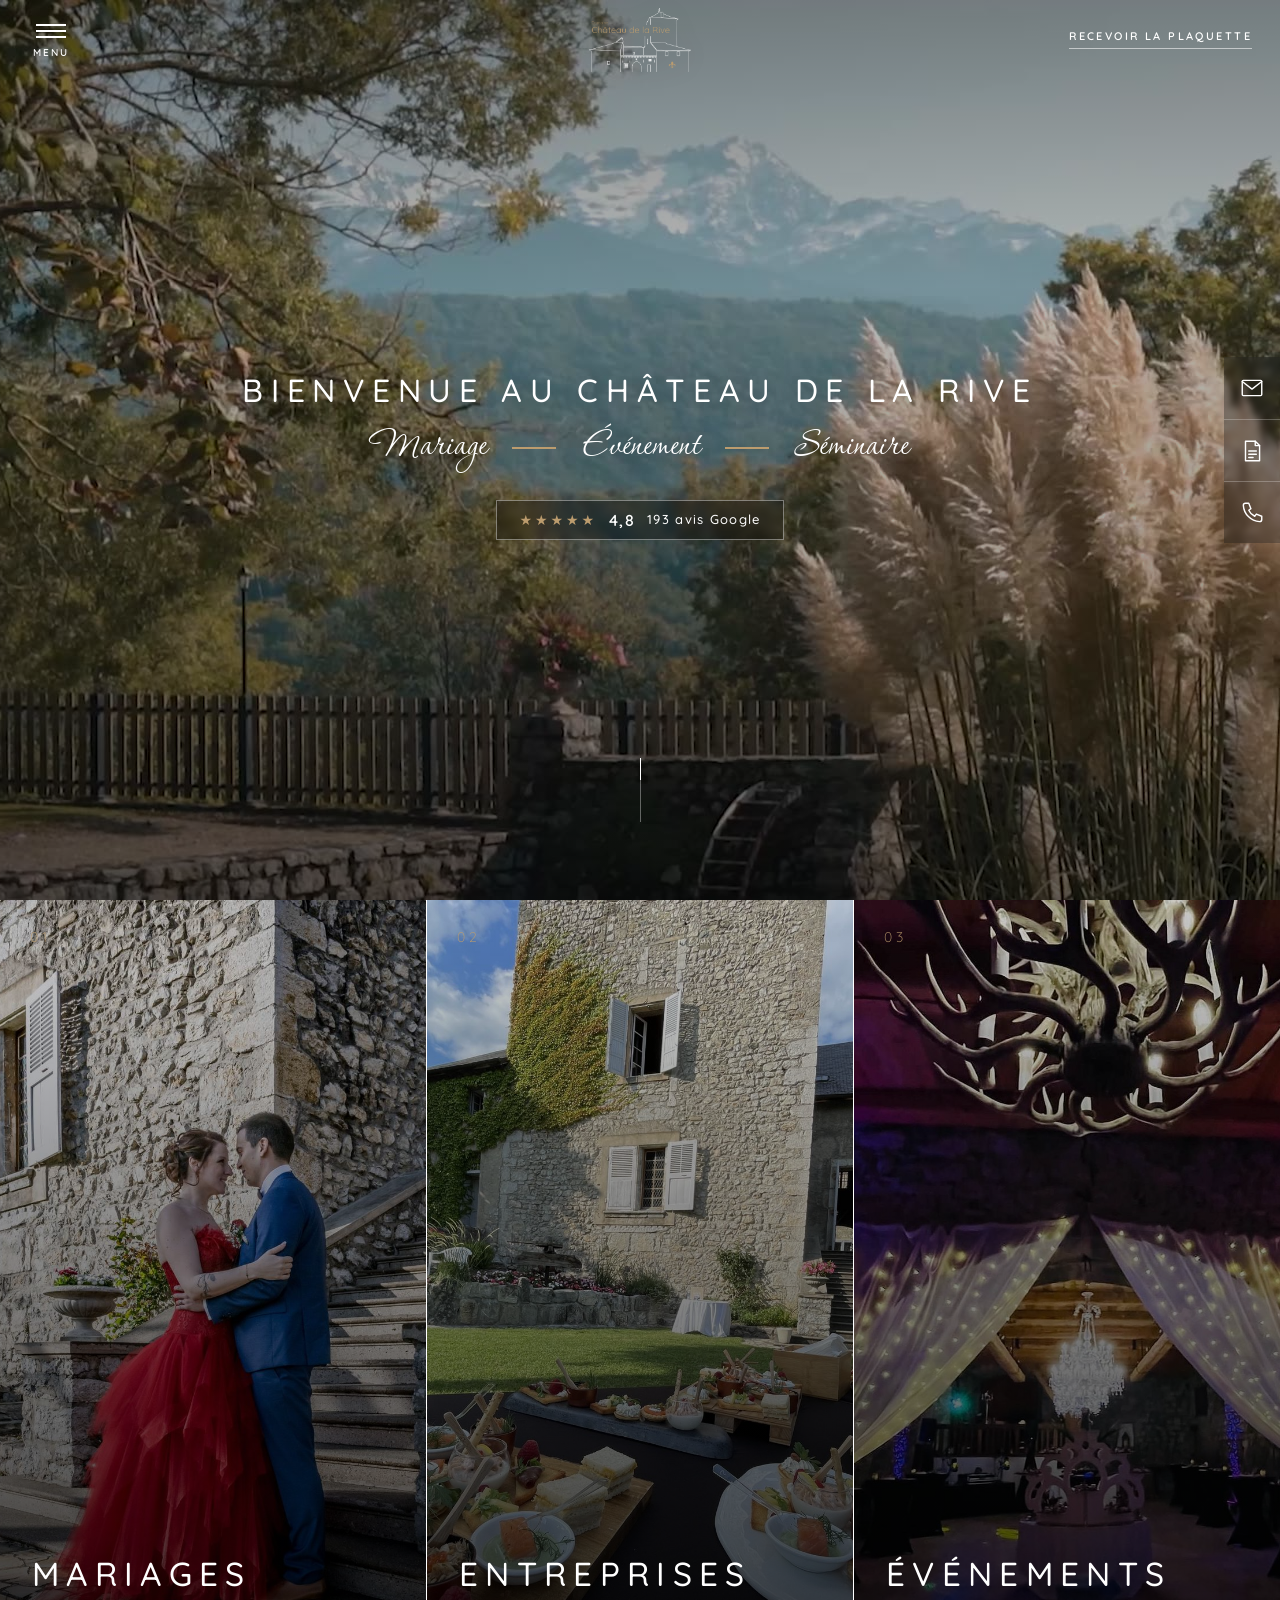
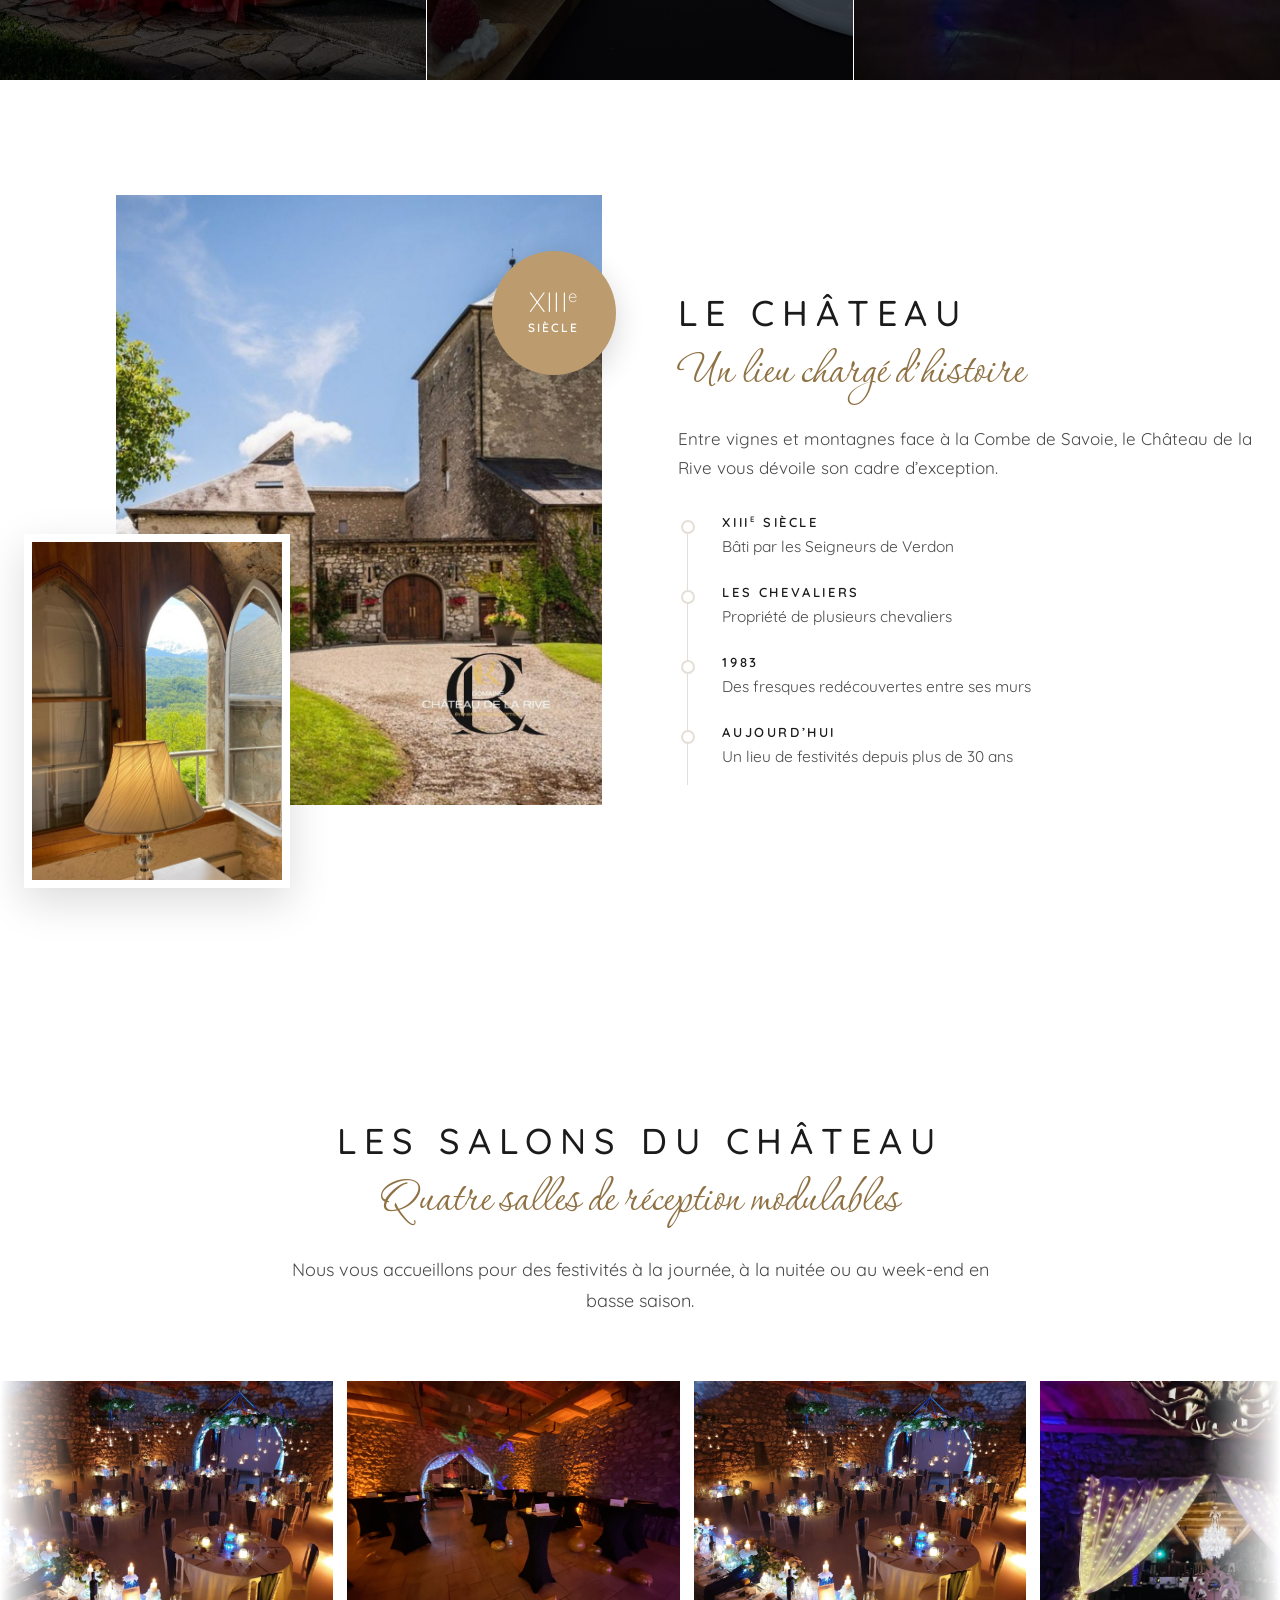
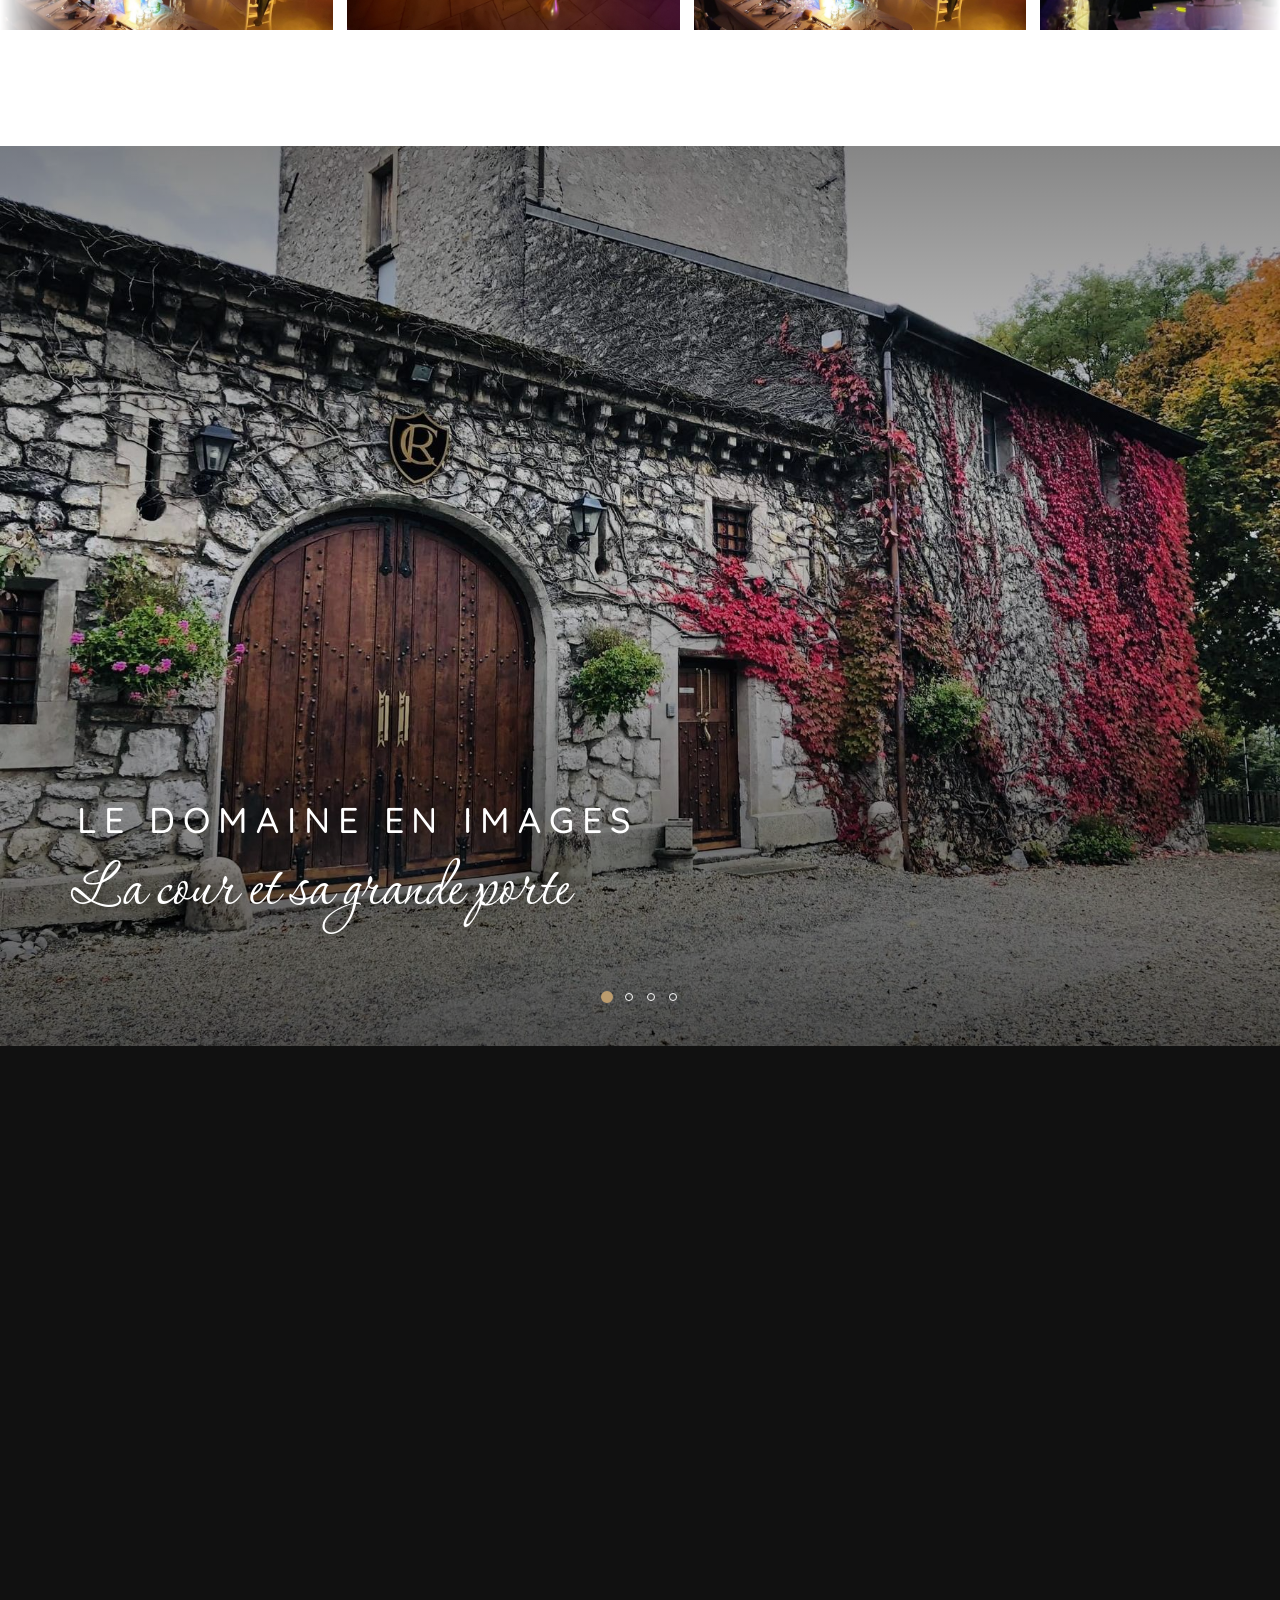
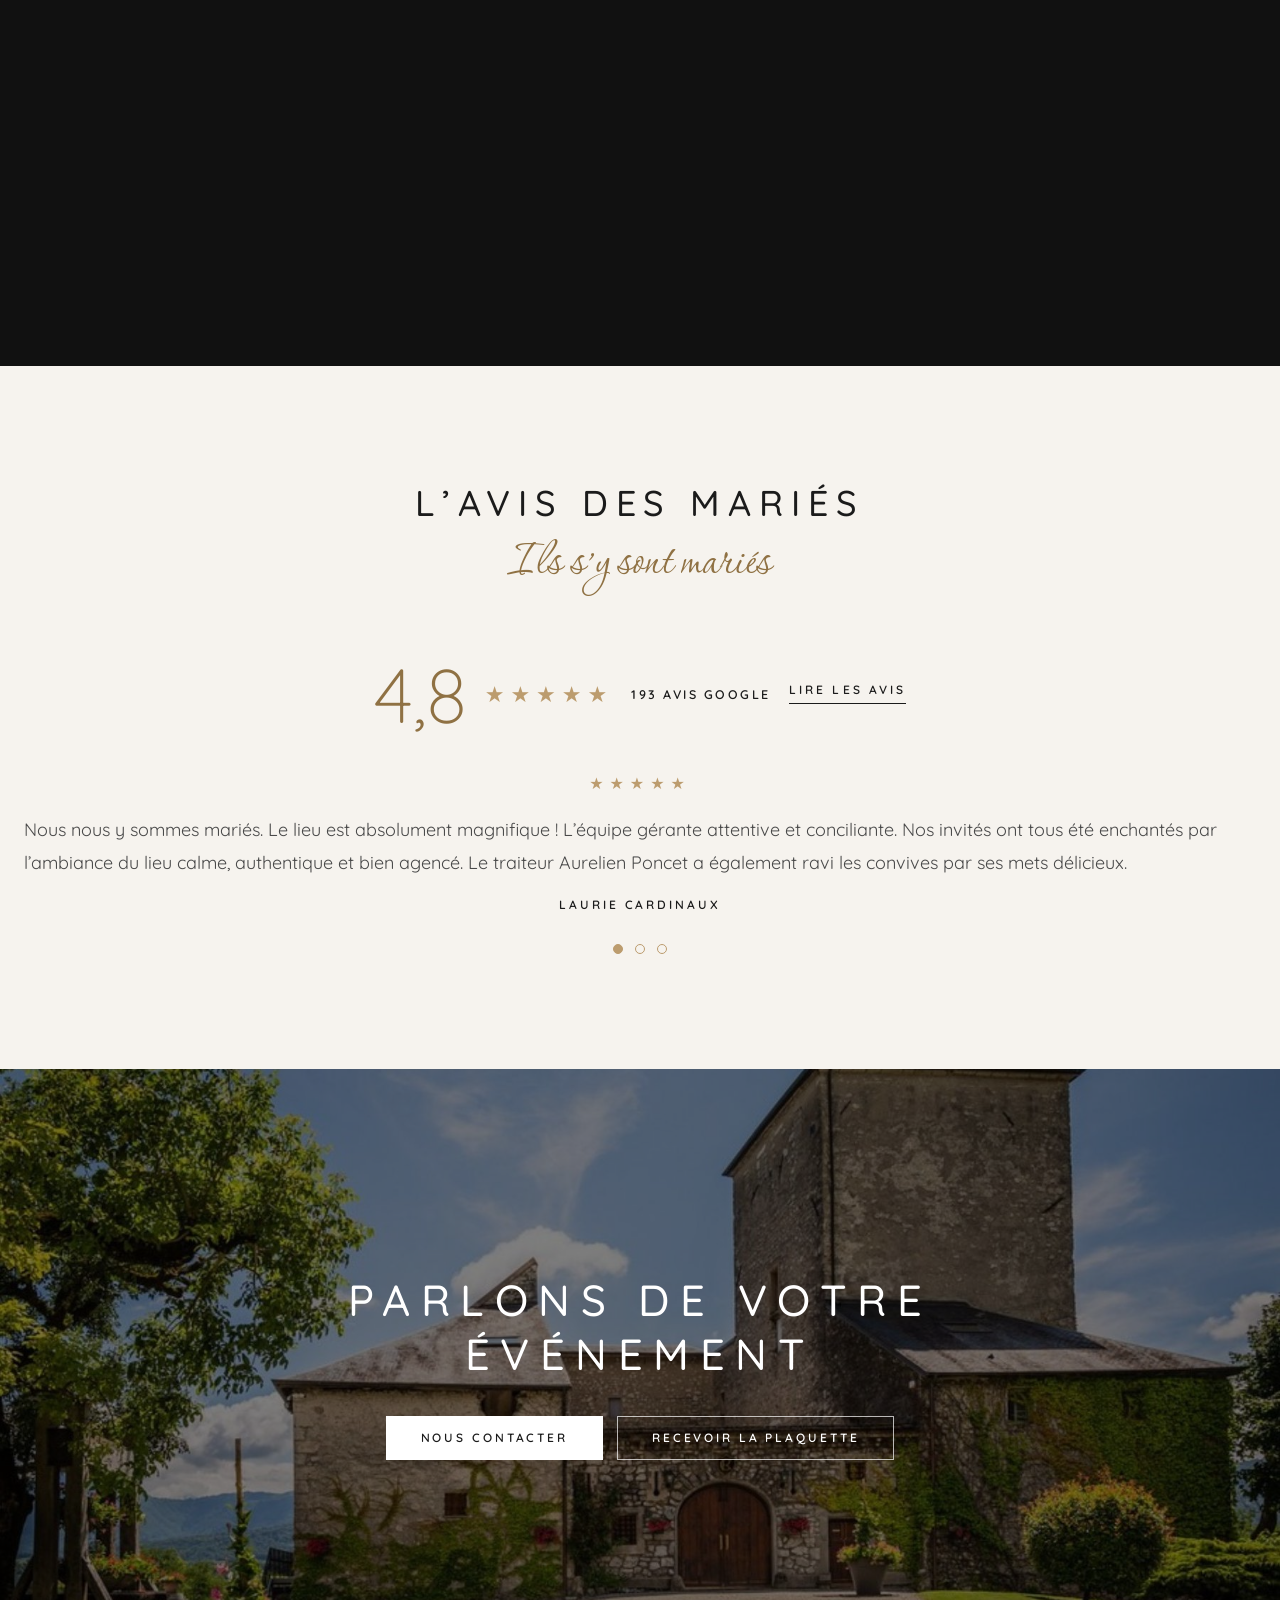
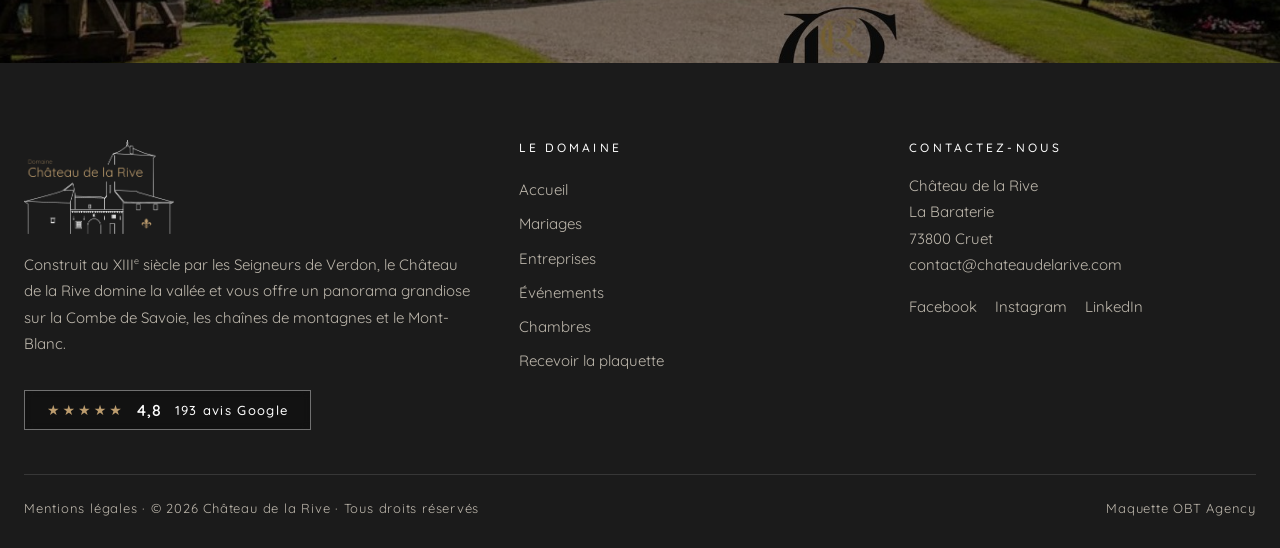
==== index.html @ cc760416 "Mise à jour de la maquette Co-Authored-By: Claude Sonnet 5.5 <noreply@anthropic.com>" ====
<!doctype html>
<html lang="fr">
<head>
<meta charset="utf-8">
<meta name="robots" content="noindex, nofollow">
<meta name="viewport" content="width=device-width, initial-scale=1">
<title>Château de la Rive à Cruet en Savoie</title>
<meta name="description" content="Le Domaine du Château de la Rive à Cruet en Savoie : mariages, séminaires et événements dans un château du XIIIe siècle, avec 4 salles de réception et 4 chambres.">
<meta name="theme-color" content="#1b1b1b">
<link rel="icon" href="images/picto-chateau.png">
<link rel="preconnect" href="https://fonts.googleapis.com">
<link rel="preconnect" href="https://fonts.gstatic.com" crossorigin>
<link href="https://fonts.googleapis.com/css2?family=Corinthia:wght@400&family=Quicksand:wght@300;400;500;600;700&display=swap" rel="stylesheet">
<link rel="stylesheet" href="css/style.css?v=cc60cec5">
</head>
<body>
<a class="visuellement-cache" href="#contenu">Aller au contenu</a>
<header class="entete">
  <button class="burger" type="button" aria-expanded="false" aria-controls="menu-plein" aria-label="Ouvrir le menu"><span class="burger__traits"><i></i></span>Menu</button>
  <a class="entete__logo" href="index.html" aria-label="Château de la Rive, accueil"><img src="images/logo.png" alt="Château de la Rive" width="651" height="408"></a>
  <a class="entete__appel" href="plaquette.html">Recevoir la plaquette</a>
</header>
<nav class="menu-plein" id="menu-plein" aria-label="Menu principal" aria-hidden="true">
  <ul class="menu-plein__liste">
      <li><div class="menu-plein__ligne"><a href="index.html">Accueil</a></div></li>
      <li><div class="menu-plein__ligne"><a href="mariages.html">Mariages</a></div></li>
      <li><div class="menu-plein__ligne"><a href="entreprises.html">Entreprises</a></div></li>
      <li><div class="menu-plein__ligne"><a href="evenements.html">Événements</a></div></li>
      <li><div class="menu-plein__ligne"><a href="chambres.html">Chambres</a></div></li>
      <li><div class="menu-plein__ligne"><a href="contact.html">Contact</a><button class="menu-plein__bascule" type="button" aria-expanded="false" aria-label="Afficher le sous-menu Contact"><svg viewBox="0 0 14 14" aria-hidden="true"><path d="M2 4.5l5 5 5-5"/></svg></button></div><ul class="menu-plein__sous"><li><a href="contact.html">Nous contacter</a></li><li><a href="plaquette.html">Recevoir la plaquette</a></li></ul></li>
  </ul>
  <div class="menu-plein__pied">
    <p><a href="mailto:contact@chateaudelarive.com">contact@chateaudelarive.com</a><br>Pour demande de location uniquement : <a href="tel:+33188243990">01 88 24 39 90</a></p>
    <a class="note-heros note-heros--menu" href="https://www.google.com/maps?cid=9790964212091416445" target="_blank" rel="noopener" aria-label="Note de 4,8 sur 5, 193 avis Google : ouvrir la fiche Google"><span class="etoiles" aria-hidden="true">★★★★★</span><strong>4,8</strong><span>193 avis Google</span></a>
  </div>
</nav>
<aside class="colonne-icones" aria-label="Accès rapides">
  <a href="contact.html" aria-label="Contact"><svg viewBox="0 0 24 24" aria-hidden="true"><rect x="3" y="5" width="18" height="14" rx="1"/><path d="M3 6l9 7 9-7"/></svg><span>Contact</span></a>
  <a href="plaquette.html" aria-label="Recevoir la plaquette"><svg viewBox="0 0 24 24" aria-hidden="true"><path d="M6 3h9l4 4v14H6z"/><path d="M15 3v4h4M9 12h7M9 15h7M9 18h4"/></svg><span>La plaquette</span></a>
  <a href="tel:+33188243990" aria-label="Téléphone"><svg viewBox="0 0 24 24" aria-hidden="true"><path d="M6 3h3l2 5-2 1.5a11 11 0 0 0 5.5 5.5L16 13l5 2v3a2 2 0 0 1-2 2A16 16 0 0 1 4 5a2 2 0 0 1 2-2z"/></svg><span>01 88 24 39 90</span></a>
</aside>
<div id="contenu"></div>
<main>
<section class="heros">
  <div class="heros__fond">
    <video autoplay muted loop playsinline preload="auto" poster="images/video-poster.jpg" aria-hidden="true">
      <source src="video/chateau.mp4" type="video/mp4">
    </video>
  </div>
  <div class="heros__contenu">
    <h1>Bienvenue au Château de la Rive</h1>
    <p class="heros__sous"><span>Mariage</span><i class="trait" aria-hidden="true"></i><span>Événement</span><i class="trait" aria-hidden="true"></i><span>Séminaire</span></p>
    <a class="note-heros" href="https://www.google.com/maps?cid=9790964212091416445" target="_blank" rel="noopener" aria-label="Note de 4,8 sur 5, 193 avis Google : ouvrir la fiche Google"><span class="etoiles" aria-hidden="true">★★★★★</span><strong>4,8</strong><span>193 avis Google</span></a>
  </div>
  <span class="heros__defile" aria-hidden="true"></span>
</section>
<div class="portes" id="offres">
  <a class="porte" href="mariages.html">
    <img src="images/mariage-escalier-pierre.jpg" alt="Un couple de mariés enlacé sur l’escalier de pierre du château">
    <span class="porte__num">01</span>
    <div class="porte__bas"><h2>Mariages</h2><p class="script">un écrin pour votre union</p><p>Votre union avec l’élu(e) de votre cœur mérite le meilleur.</p><span class="lien">Découvrir</span></div>
  </a>
  <a class="porte" href="entreprises.html">
    <img src="images/seminaire-buffet-chateau.jpg" alt="Buffet dressé dans le parc, devant la tour du château">
    <span class="porte__num">02</span>
    <div class="porte__bas"><h2>Entreprises</h2><p class="script">séminaires et team building</p><p>Séminaire, team building, soirée de lancement… : le Château de la Rive rassemble vos équipes dans un cadre propice à l’inspiration et à la créativité.</p><span class="lien">Découvrir</span></div>
  </a>
  <a class="porte" href="evenements.html">
    <img src="images/salle-rideaux.jpg" alt="Salle de réception ornée de rideaux de lumières">
    <span class="porte__num">03</span>
    <div class="porte__bas"><h2>Événements</h2><p class="script">des souvenirs inoubliables</p><p>De la soirée thématique au départ à la retraite, le Château de la Rive se mobilise pour que votre événement privé soit synonyme de souvenirs inoubliables.</p><span class="lien">Découvrir</span></div>
  </a>
</div>

<section class="section" id="chateau">
  <div class="envelop histoire">
    <div class="superposees apparait">
      <div class="superposees__grande"><img src="images/facade-jardin.jpg" alt="Le château, sa tour et son jardin sous un ciel bleu" loading="lazy"></div>
      <div class="superposees__petite"><img src="images/fenetre-ogive.jpg" alt="Fenêtre à ogives ouverte sur la vallée" loading="lazy"></div>
      <div class="superposees__cachet"><span><b>XIII<sup>e</sup></b>siècle</span></div>
    </div>
    <div class="histoire__texte apparait apparait--2">
      <h2>Le château</h2>
      <p class="script">Un lieu chargé d’histoire</p>
      <p class="phrase">Entre vignes et montagnes face à la Combe de Savoie, le Château de la Rive vous dévoile son cadre d’exception.</p>
      <ol class="frise">
        <li><b>XIII<sup>e</sup> siècle</b><span>Bâti par les Seigneurs de Verdon</span></li>
        <li><b>Les chevaliers</b><span>Propriété de plusieurs chevaliers</span></li>
        <li><b>1983</b><span>Des fresques redécouvertes entre ses murs</span></li>
        <li><b>Aujourd’hui</b><span>Un lieu de festivités depuis plus de 30 ans</span></li>
      </ol>
    </div>
  </div>
</section>


<section class="section" id="salons">
  <div class="envelop"><div class="tete apparait"><h2>Les salons du château</h2><p class="script">Quatre salles de réception modulables</p><p class="phrase">Nous vous accueillons pour des festivités à la journée, à la nuitée ou au week-end en basse saison.</p></div></div>
  <div class="defile" data-zoom><div class="defile__piste"><figure><img src="images/salle-voutes-tables.jpg" alt="Salle voûtée en pierre, tables rondes dressées et lumières chaudes" loading="lazy"></figure><figure><img src="images/salle-pierre-lumieres.jpg" alt="Salle en pierre éclairée en orange" loading="lazy"></figure><figure><img src="images/salle-diner.jpg" alt="Dîner assis sous un lustre" loading="lazy"></figure><figure><img src="images/salle-rideaux.jpg" alt="Salle ornée de rideaux de lumières" loading="lazy"></figure><figure><img src="images/salle-rose.jpg" alt="Grande salle éclairée en rose" loading="lazy"></figure><figure><img src="images/soiree-violet.jpg" alt="Soirée éclairée en violet" loading="lazy"></figure><figure><img src="images/salon-lustre.jpg" alt="Table dressée sous un lustre en cristal" loading="lazy"></figure><figure><img src="images/regie-soiree.jpg" alt="Régie d’une soirée dans la salle voûtée" loading="lazy"></figure><span aria-hidden="true" style="display:contents"><figure><img src="images/salle-voutes-tables.jpg" alt="" loading="lazy"></figure><figure><img src="images/salle-pierre-lumieres.jpg" alt="" loading="lazy"></figure><figure><img src="images/salle-diner.jpg" alt="" loading="lazy"></figure><figure><img src="images/salle-rideaux.jpg" alt="" loading="lazy"></figure><figure><img src="images/salle-rose.jpg" alt="" loading="lazy"></figure><figure><img src="images/soiree-violet.jpg" alt="" loading="lazy"></figure><figure><img src="images/salon-lustre.jpg" alt="" loading="lazy"></figure><figure><img src="images/regie-soiree.jpg" alt="" loading="lazy"></figure></span></div></div>
</section>

<section class="visite" id="visite" data-visite>
  <div class="visite__scene">
    <img class="visite__image est-actif" src="images/cour-portail.jpg" alt="La cour du château et sa grande porte en bois" loading="lazy" data-legende="La cour et sa grande porte"><img class="visite__image" src="images/seminaire-parc.jpg" alt="Table dressée dans le parc, avec les montagnes en arrière-plan" loading="lazy" data-legende="Le parc et les montagnes"><img class="visite__image" src="images/coucher-soleil.jpg" alt="Le château en contre-jour au coucher du soleil" loading="lazy" data-legende="La tour au coucher du soleil"><img class="visite__image" src="images/hiver-escalier.jpg" alt="L’escalier de pierre du château sous la neige" loading="lazy" data-legende="L’escalier de pierre en hiver">
    <div class="visite__voile"></div>
    <div class="visite__texte"><h2>Le domaine en images</h2><p class="script" data-visite-legende>La cour et sa grande porte</p></div>
    <div class="visite__points" aria-hidden="true"><span></span><span></span><span></span><span></span></div>
  </div>
</section>
<section class="section section--sable" id="avis">
  <div class="envelop">
    <div class="tete apparait"><h2>L’avis des mariés</h2><p class="script">Ils s’y sont mariés</p></div>
    <div class="avis-tete apparait"><a class="avis-resume" href="https://www.google.com/maps?cid=9790964212091416445" target="_blank" rel="noopener" aria-label="Lire les 193 avis Google"><strong>4,8</strong><span class="etoiles" aria-hidden="true">★★★★★</span><span class="avis-resume__txt">193 avis Google</span><span class="lien">Lire les avis</span></a></div>
    <div class="citations apparait"><blockquote><a class="etoiles" href="https://www.google.com/maps?cid=9790964212091416445" target="_blank" rel="noopener" aria-label="5 étoiles : voir l’avis sur Google">★★★★★</a><p>Nous nous y sommes mariés. Le lieu est absolument magnifique ! L’équipe gérante attentive et conciliante. Nos invités ont tous été enchantés par l’ambiance du lieu calme, authentique et bien agencé. Le traiteur Aurelien Poncet a également ravi les convives par ses mets délicieux.</p><cite>Laurie Cardinaux</cite></blockquote><blockquote><a class="etoiles" href="https://www.google.com/maps?cid=9790964212091416445" target="_blank" rel="noopener" aria-label="5 étoiles : voir l’avis sur Google">★★★★★</a><p>Nous venons de nous marier dans ce lieu de charme, un seul mot à dire : perfection ! Tous nos invités ont été unanimes, le lieu, le charme, les mets, le service des équipes d'Aurélien ont été largement au dessus de nos espérances. Nous ne pouvons que vous conseiller de le retenir pour le plus beau jour de votre vie ! Un grand merci à cette merveilleuse brigade.</p><cite>Sophie Carera</cite></blockquote><blockquote><a class="etoiles" href="https://www.google.com/maps?cid=9790964212091416445" target="_blank" rel="noopener" aria-label="5 étoiles : voir l’avis sur Google">★★★★★</a><p>Nous nous sommes mariés le 2 Septembre au Domaine du Château de la Rive. Un grand merci à Aurélien Poncet et son équipe pour leur travail et professionnalisme irréprochable. Nous avons passé un week-end inoubliable et une journée de rêve. Le lieu est magnifique et le repas était exquis, encore, merci !</p><cite>Julia Romano</cite></blockquote></div>
    <div class="citations__points"><button type="button" aria-label="Avis 1" aria-pressed="false"></button><button type="button" aria-label="Avis 2" aria-pressed="false"></button><button type="button" aria-label="Avis 3" aria-pressed="false"></button></div>
  </div>
</section><section class="cta-photo">
  <img src="images/facade-jardin.jpg" alt="Le château, sa tour et son jardin sous un ciel bleu" loading="lazy">
  <div class="etroit apparait">
    <h2>Parlons de votre événement</h2>
    <div class="rangee-boutons">
      <a class="bouton bouton--blanc" href="contact.html">Nous contacter</a>
      <a class="bouton bouton--clair" href="plaquette.html">Recevoir la plaquette</a>
    </div>
  </div>
</section>
</main>
<footer class="pied">
  <div class="envelop">
    <div class="pied__grille">
      <div>
        <img src="images/logo.png" alt="Château de la Rive" width="651" height="408" loading="lazy">
        <p>Construit au XIII<sup>e</sup> siècle par les Seigneurs de Verdon, le Château de la Rive domine la vallée et vous offre un panorama grandiose sur la Combe de Savoie, les chaînes de montagnes et le Mont-Blanc.</p>
        <a class="note-heros" href="https://www.google.com/maps?cid=9790964212091416445" target="_blank" rel="noopener" aria-label="Note de 4,8 sur 5, 193 avis Google : ouvrir la fiche Google"><span class="etoiles" aria-hidden="true">★★★★★</span><strong>4,8</strong><span>193 avis Google</span></a>
      </div>
      <div>
        <h3>Le domaine</h3>
        <ul>
          <li><a href="index.html">Accueil</a></li>
          <li><a href="mariages.html">Mariages</a></li>
          <li><a href="entreprises.html">Entreprises</a></li>
          <li><a href="evenements.html">Événements</a></li>
          <li><a href="chambres.html">Chambres</a></li>
          <li><a href="plaquette.html">Recevoir la plaquette</a></li>
        </ul>
      </div>
      <div>
        <h3>Contactez-nous</h3>
        <p>Château de la Rive<br>La Baraterie<br>73800 Cruet<br><a href="mailto:contact@chateaudelarive.com">contact@chateaudelarive.com</a></p>
        <div class="pied__reseaux">
          <a href="https://www.facebook.com/chateaudelarive" target="_blank" rel="noopener">Facebook</a>
          <a href="https://www.instagram.com/chateaudelarive/" target="_blank" rel="noopener">Instagram</a>
          <a href="https://www.linkedin.com/company/domaine-du-ch%C3%A2teau-de-la-rive/" target="_blank" rel="noopener">LinkedIn</a>
        </div>
      </div>
    </div>
    <div class="pied__bas">
      <span><a href="mentions-legales.html">Mentions légales</a> · © 2026 Château de la Rive · Tous droits réservés</span>
      <span>Maquette OBT Agency</span>
    </div>
  </div>
</footer>
<dialog class="visionneuse" aria-label="Photo en grand"><button class="v-fermer" type="button" aria-label="Fermer">×</button><button class="v-prec" type="button" aria-label="Photo précédente">‹</button><img src="" alt=""><button class="v-suiv" type="button" aria-label="Photo suivante">›</button></dialog>
<script src="js/main.js?v=cc60cec5"></script>
</body>
</html>
---- css/style.css ----
/* Château de la Rive : feuille de style unique
   Esprit : sobre et luxueux, façon Ferme de Gy. Fond blanc, textes gris foncé, or du logo en seul accent.
   Typographies de l'ancien site : Quicksand (textes et titres en capitales) et Corinthia (script).
   Règle unique : le titre est en capitales, le sous-titre en script se place toujours en dessous.
   1. Réglages  2. Base  3. En-tête et menu  4. Colonne d'icônes  5. Héros  6. Portes  7. Histoire et chiffres
   8. Bandes et défilé  9. Tuiles  10. Mosaïque et citations  11. Pages intérieures  12. Formulaires
   13. Pied de page  14. Animations  15. Adaptation */

/* 1. Réglages ------------------------------------------------------------ */
:root {
  --noir: #1b1b1b;
  --gris: #4a4a4a;
  --gris-clair: #8a8a8a;
  --or: #BC9C6E;
  --or-texte: #8F7143;
  --sable: #F6F3EE;
  --filet: #E4DFD6;
  --blanc: #fff;
  --f-texte: "Quicksand", system-ui, sans-serif;
  --f-script: "Corinthia", "Snell Roundhand", cursive;
  --large: min(1280px, 100% - 48px);
  --etroit: min(820px, 100% - 48px);
  --entete: 80px;
  --logo: 64px;
}

/* 2. Base ---------------------------------------------------------------- */
*, *::before, *::after { box-sizing: border-box; }
html { scroll-behavior: smooth; scroll-padding-top: 90px; }
body { margin: 0; background: var(--blanc); color: var(--gris); font: 400 17px/1.75 var(--f-texte); -webkit-font-smoothing: antialiased; overflow-x: hidden; }
img, video { display: block; max-width: 100%; height: auto; }
a { color: inherit; }
h1, h2, h3, h4 { font-family: var(--f-texte); font-weight: 500; color: var(--noir); margin: 0; line-height: 1.25; }
h2 { font-size: clamp(24px, 2.8vw, 38px); letter-spacing: .22em; text-transform: uppercase; }
h3 { font-size: clamp(16px, 1.5vw, 20px); letter-spacing: .16em; text-transform: uppercase; }
p { margin: 0 0 1em; }
sup { font-size: .6em; line-height: 0; vertical-align: super; }
.envelop { width: var(--large); margin-inline: auto; }
.etroit { width: var(--etroit); margin-inline: auto; }
.visuellement-cache { position: absolute; left: -9999px; }
.visuellement-cache:focus { left: 12px; top: 12px; z-index: 100; background: #fff; color: #000; padding: 10px 14px; }
:focus-visible { outline: 2px solid var(--or); outline-offset: 3px; }

/* Titre en capitales, sous-titre en script en dessous : la seule hiérarchie du site */
.script { display: block; font-family: var(--f-script); font-weight: 400; letter-spacing: 0; text-transform: none; color: var(--or-texte); font-size: clamp(40px, 4.4vw, 60px); line-height: 1; margin: 10px 0 0; }
.tete { text-align: center; margin-bottom: clamp(34px, 5vw, 64px); }
.tete .phrase { max-width: 720px; margin: 24px auto 0; font-size: 18px; }
.section--nuit .script, .claire .script { color: var(--or); }
.section { padding: clamp(70px, 9vw, 130px) 0; position: relative; }
.section--sable { background: var(--sable); }
.section--nuit { background: var(--noir); color: #d9d4cb; }
.section--nuit h2, .section--nuit h3 { color: #fff; }

.bouton { display: inline-block; padding: 15px 34px; border: 1px solid var(--or); background: transparent; color: var(--noir); font: 600 12px/1 var(--f-texte); letter-spacing: .24em; text-transform: uppercase; text-decoration: none; cursor: pointer; transition: background .35s, color .35s, border-color .35s; }
.bouton:hover { background: var(--or); color: #fff; }
.bouton--plein { background: var(--or); color: #fff; }
.bouton--plein:hover { background: var(--noir); border-color: var(--noir); }
.bouton--clair { color: #fff; border-color: rgba(255,255,255,.7); }
.bouton--clair:hover { background: #fff; color: var(--noir); border-color: #fff; }
.bouton--blanc { background: #fff; color: var(--noir); border-color: #fff; }
.bouton--blanc:hover { background: transparent; color: #fff; }
.lien { display: inline-block; position: relative; padding-bottom: 8px; color: inherit; text-decoration: none; font: 600 12px/1 var(--f-texte); letter-spacing: .26em; text-transform: uppercase; }
.lien::after { content: ""; position: absolute; left: 0; bottom: 0; width: 100%; height: 1px; background: currentColor; transform-origin: left; transition: transform .45s; }
.lien:hover::after { transform: scaleX(.35); }
.rangee-boutons { display: flex; flex-wrap: wrap; gap: 14px; justify-content: center; margin-top: 34px; }

/* 3. En-tête et menu : le logo garde la même petite taille en permanence --- */
.entete { position: fixed; inset: 0 0 auto 0; z-index: 60; height: var(--entete); color: #fff; transition: background .4s, box-shadow .4s; }
.entete.est-defile { background: rgba(27,27,27,.96); }
.menu-ouvert .entete { background: #0c0c0c; }
.entete.est-defile { box-shadow: 0 6px 24px rgba(0,0,0,.18); }
.entete__logo { position: absolute; left: 50%; top: 50%; transform: translate(-50%, -50%); display: block; }
.entete__logo img { height: var(--logo); width: auto; filter: drop-shadow(0 2px 12px rgba(0,0,0,.35)); }
.burger { position: absolute; left: 24px; top: 50%; transform: translateY(-50%); width: 54px; padding: 0; background: none; border: 0; color: #fff; cursor: pointer; display: flex; flex-direction: column; align-items: center; font: 600 10px/1 var(--f-texte); letter-spacing: .2em; text-transform: uppercase; }
.burger__traits { position: relative; width: 30px; height: 18px; display: block; margin-bottom: 8px; }
.burger__traits::before, .burger__traits::after, .burger__traits i { content: ""; position: absolute; left: 0; width: 100%; height: 1.5px; background: #fff; transition: transform .4s, opacity .3s, top .4s; }
.burger__traits::before { top: 2px; } .burger__traits i { top: 8px; } .burger__traits::after { top: 14px; }
.menu-ouvert .burger__traits::before { top: 8px; transform: rotate(45deg); }
.menu-ouvert .burger__traits::after { top: 8px; transform: rotate(-45deg); }
.menu-ouvert .burger__traits i { opacity: 0; }
.entete__appel { position: absolute; right: 28px; top: 50%; transform: translateY(-50%); color: #fff; text-decoration: none; font: 600 11px/1 var(--f-texte); letter-spacing: .22em; text-transform: uppercase; padding-bottom: 6px; border-bottom: 1px solid rgba(255,255,255,.55); transition: border-color .3s; }
.entete__appel:hover { border-color: var(--or); }

.menu-plein { position: fixed; inset: 0; z-index: 55; background: #0c0c0c; color: #fff; overflow-y: auto; padding: 120px 0 60px; visibility: hidden; opacity: 0; clip-path: inset(0 100% 0 0); transition: clip-path .65s cubic-bezier(.7,0,.2,1), opacity .4s, visibility 0s .65s; }
.menu-ouvert .menu-plein { visibility: visible; opacity: 1; clip-path: inset(0 0 0 0); transition: clip-path .65s cubic-bezier(.7,0,.2,1), opacity .3s, visibility 0s; }
.menu-ouvert { overflow: hidden; }
.menu-plein__liste { list-style: none; margin: 0 auto 0 max(28px, 14vw); padding: 0; max-width: 640px; }
.menu-plein__liste > li { padding: 4px 0; opacity: 0; transform: translateX(-24px); transition: opacity .5s, transform .5s; }
.menu-ouvert .menu-plein__liste > li { opacity: 1; transform: none; }
.menu-ouvert .menu-plein__liste > li:nth-child(1) { transition-delay: .25s; }
.menu-ouvert .menu-plein__liste > li:nth-child(2) { transition-delay: .3s; }
.menu-ouvert .menu-plein__liste > li:nth-child(3) { transition-delay: .35s; }
.menu-ouvert .menu-plein__liste > li:nth-child(4) { transition-delay: .4s; }
.menu-ouvert .menu-plein__liste > li:nth-child(5) { transition-delay: .45s; }
.menu-ouvert .menu-plein__liste > li:nth-child(6) { transition-delay: .5s; }
.menu-plein__ligne { display: flex; align-items: center; gap: 14px; }
.menu-plein__ligne > a { color: #fff; text-decoration: none; font: 300 clamp(26px, 3.1vw, 40px)/1.35 var(--f-texte); letter-spacing: .05em; transition: color .3s; }
.menu-plein__ligne > a:hover, .menu-plein li.est-ouvert > .menu-plein__ligne > a { color: var(--or); }
.menu-plein__bascule { width: 30px; height: 30px; background: none; border: 0; color: #fff; cursor: pointer; padding: 0; display: grid; place-items: center; }
.menu-plein__bascule svg { width: 14px; height: 14px; stroke: currentColor; fill: none; stroke-width: 2; transition: transform .35s; }
.est-ouvert > .menu-plein__ligne .menu-plein__bascule svg { transform: rotate(180deg); }
.menu-plein__sous { list-style: none; margin: 0; padding: 0 0 0 4px; max-height: 0; overflow: hidden; transition: max-height .45s ease; }
.menu-plein__sous a { display: block; padding: 7px 0; color: #cfc8bb; text-decoration: none; font: 600 12px/1.4 var(--f-texte); letter-spacing: .2em; text-transform: uppercase; transition: color .3s; }
.menu-plein__sous a:hover { color: var(--or); }
.est-ouvert > .menu-plein__sous { max-height: 320px; padding: 8px 0 14px; }
.menu-plein__pied { margin: 38px auto 0 max(28px, 14vw); max-width: 640px; font-size: 14px; color: #9d978c; letter-spacing: .06em; }
.menu-plein__pied a { color: #cfc8bb; text-decoration: none; white-space: nowrap; }

/* 4. Colonne d'icônes ---------------------------------------------------- */
.colonne-icones { position: fixed; right: 0; top: 50%; transform: translateY(-50%); z-index: 40; display: flex; flex-direction: column; width: 56px; background: rgba(27,27,27,.35); backdrop-filter: blur(3px); }
.colonne-icones a { height: 62px; display: grid; place-items: center; color: #fff; position: relative; transition: background .3s; }
.colonne-icones a + a { border-top: 1px solid rgba(255,255,255,.25); }
.colonne-icones a:hover { background: var(--or); }
.colonne-icones svg { width: 26px; height: 26px; stroke: currentColor; fill: none; stroke-width: 1.3; stroke-linecap: round; stroke-linejoin: round; }
.colonne-icones span { position: absolute; right: 60px; background: var(--noir); color: #fff; padding: 7px 12px; font: 600 11px/1 var(--f-texte); letter-spacing: .16em; text-transform: uppercase; white-space: nowrap; opacity: 0; pointer-events: none; transform: translateX(8px); transition: opacity .3s, transform .3s; }
.colonne-icones a:hover span { opacity: 1; transform: none; }
.menu-ouvert .colonne-icones { display: none; }

/* 5. Héros --------------------------------------------------------------- */
.heros { position: relative; min-height: 100svh; display: flex; align-items: center; justify-content: center; text-align: center; color: #fff; overflow: hidden; isolation: isolate; background: var(--noir); }
.heros__fond { position: absolute; inset: 0; z-index: -2; }
.heros__fond video, .heros__fond img { width: 100%; height: 100%; object-fit: cover; }
.heros::after { content: ""; position: absolute; inset: 0; z-index: -1; background: linear-gradient(180deg, rgba(0,0,0,.5) 0%, rgba(0,0,0,.28) 32%, rgba(0,0,0,.36) 62%, rgba(0,0,0,.62) 100%); }
.heros__contenu { width: min(1240px, 100% - 48px); padding: 140px 0 130px; }

.heros h1 { color: #fff; font-weight: 500; font-size: clamp(20px, 2.5vw, 38px); letter-spacing: .24em; text-transform: uppercase; line-height: 1.3; margin: 0 0 14px; text-shadow: 0 2px 24px rgba(0,0,0,.4); }
.heros__sous { font-family: var(--f-script); font-size: clamp(30px, 3.4vw, 50px); line-height: 1; color: #fff; margin: 0; text-shadow: 0 2px 24px rgba(0,0,0,.45); display: flex; flex-wrap: wrap; justify-content: center; align-items: center; gap: 4px clamp(14px, 2vw, 28px); }
.heros__sous .trait { display: inline-block; width: clamp(24px, 3.4vw, 54px); height: 1.5px; background: var(--or); }
.heros__defile { position: absolute; left: 50%; bottom: 78px; width: 1px; height: 64px; background: rgba(255,255,255,.35); z-index: 1; overflow: hidden; }
.heros__defile::after { content: ""; position: absolute; left: 0; top: 0; width: 1px; height: 22px; background: #fff; animation: defile-trait 2.2s ease-in-out infinite; }
.heros--court { min-height: 64svh; }
.heros--court .heros__contenu { padding: 140px 0 80px; }
.heros--court .heros__sous { font-size: clamp(30px, 3.4vw, 50px); }
.heros--court.heros--bas { align-items: center; min-height: 60svh; }
.heros--bas .heros__contenu { padding: 130px 0 70px; }
.heros--sombre { min-height: 36svh; }
.heros--sombre::after { background: rgba(0,0,0,.2); }

/* 6. Portes : trois portes plein écran, la survolée s'élargit (effet des Chabriers) */
.portes { position: relative; z-index: 3; display: flex; height: min(88vh, 780px); }
.porte { position: relative; flex: 1; min-width: 0; overflow: hidden; color: #fff; text-decoration: none; isolation: isolate; border-left: 1px solid rgba(255,255,255,.28); transition: flex .75s cubic-bezier(.2,.8,.2,1), opacity 1s ease, transform 1.1s cubic-bezier(.2,.8,.2,1); opacity: 0; transform: translateY(80px); }
.porte:first-child { border-left: 0; }
.porte.est-visible { opacity: 1; transform: none; }
.porte:nth-child(2) { transition-delay: 0s, .12s, .12s; }
.porte:nth-child(3) { transition-delay: 0s, .24s, .24s; }
.porte img { position: absolute; inset: 0; width: 100%; height: 100%; object-fit: cover; z-index: -2; transition: transform 1.4s cubic-bezier(.2,.8,.2,1); }
.porte::after { content: ""; position: absolute; inset: 0; z-index: -1; background: linear-gradient(180deg, rgba(0,0,0,.18), rgba(0,0,0,.78)); transition: background .5s; }
.porte__num { position: absolute; top: 30px; left: 30px; font: 300 14px/1 var(--f-texte); letter-spacing: .3em; color: var(--or); }
.porte__bas { position: absolute; left: 32px; right: 32px; bottom: 36px; }
.porte h2 { color: #fff; font-size: clamp(24px, 2.6vw, 38px); margin: 0 0 6px; white-space: nowrap; }
.porte .script { color: #fff; font-size: clamp(34px, 3.2vw, 48px); margin: 0 0 14px; text-shadow: 0 2px 16px rgba(0,0,0,.6); }
.porte p, .porte .lien { max-height: 0; opacity: 0; overflow: hidden; margin: 0; transition: max-height .6s, opacity .45s, margin .45s; }
.portes:hover .porte { flex: .8; }
.portes .porte:hover, .portes .porte:focus-visible { flex: 2.3; }
.porte:hover img, .porte:focus-visible img { transform: scale(1.06); }
.porte:hover p, .porte:focus-visible p { max-height: 160px; opacity: 1; margin-bottom: 18px; }
.porte:hover .lien, .porte:focus-visible .lien { max-height: 40px; opacity: 1; }
.porte:focus-visible { outline-offset: -6px; }

/* 7. Histoire et chiffres ------------------------------------------------ */
.histoire { display: grid; grid-template-columns: 1fr 1fr; gap: clamp(36px, 6vw, 96px); align-items: center; }
.superposees { position: relative; aspect-ratio: 5 / 6; }
.superposees__grande { position: absolute; inset: 0 0 12% 16%; overflow: hidden; }
.superposees__petite { position: absolute; left: 0; bottom: 0; width: 46%; aspect-ratio: 3 / 4; border: 8px solid #fff; overflow: hidden; box-shadow: 0 14px 40px rgba(0,0,0,.14); }
.superposees img { width: 100%; height: 100%; object-fit: cover; }
.superposees__cachet { position: absolute; right: -14px; top: 8%; width: 124px; height: 124px; border-radius: 50%; background: var(--or); color: #fff; display: grid; place-items: center; text-align: center; font: 600 12px/1.4 var(--f-texte); letter-spacing: .16em; text-transform: uppercase; padding: 14px; box-shadow: 0 10px 30px rgba(0,0,0,.16); }
.superposees__cachet b { display: block; font: 300 28px/1 var(--f-texte); letter-spacing: .02em; margin-bottom: 4px; text-transform: none; }
.histoire__texte .phrase { margin: 22px 0 6px; }
.frise { list-style: none; margin: 30px 0 0; padding: 0; position: relative; }
.frise::before { content: ""; position: absolute; left: 9px; top: 8px; bottom: 8px; width: 1px; background: var(--filet); }
.frise__trait { position: absolute; left: 8.5px; top: 8px; width: 2px; height: 0; max-height: calc(100% - 16px); background: var(--or); transition: height .15s linear; }
.frise li { position: relative; padding: 0 0 22px 44px; opacity: .45; transition: opacity .5s; }
.frise li::before { content: ""; position: absolute; left: 3px; top: 7px; width: 14px; height: 14px; border-radius: 50%; background: #fff; border: 2px solid var(--filet); z-index: 1; transition: background .4s, border-color .4s, transform .4s; }
.frise li.est-allume { opacity: 1; }
.frise li.est-allume::before { background: var(--or); border-color: var(--or); transform: scale(1.2); }
.frise b { display: block; font: 600 13px/1.4 var(--f-texte); letter-spacing: .2em; text-transform: uppercase; color: var(--noir); }
.frise span { font-size: 15.5px; }


/* 8. Bandes et défilé ---------------------------------------------------- */
.panorama { position: relative; display: grid; place-items: center; text-align: center; min-height: clamp(380px, 62vh, 620px); color: #fff; isolation: isolate; background-size: cover; background-position: center; background-attachment: fixed; }
.panorama::after { content: ""; position: absolute; inset: 0; z-index: -1; background: rgba(0,0,0,.42); }
.panorama > div { width: min(1240px, 100% - 48px); }
.panorama h2 { color: #fff; font-size: clamp(22px, 2.8vw, 40px); letter-spacing: .24em; }
.panorama .script { color: #fff; font-size: clamp(44px, 5vw, 72px); }

.defile { overflow: hidden; mask-image: linear-gradient(90deg, transparent, #000 6%, #000 94%, transparent); }
.defile__piste { display: flex; gap: 14px; width: max-content; animation: defile 80s linear infinite; }
.defile:hover .defile__piste { animation-play-state: paused; }
.defile figure { margin: 0; width: clamp(260px, 26vw, 420px); aspect-ratio: 4 / 3; overflow: hidden; flex: none; }
.defile img { width: 100%; height: 100%; object-fit: cover; transition: transform 1.2s cubic-bezier(.2,.8,.2,1); }
.defile figure:hover img { transform: scale(1.06); }

/* 9. Tuiles -------------------------------------------------------------- */
.tuiles { display: grid; grid-template-columns: repeat(3, 1fr); gap: 14px; }
.tuile { position: relative; display: block; overflow: hidden; aspect-ratio: 4 / 5; color: #fff; text-decoration: none; isolation: isolate; }
.tuile img { position: absolute; inset: 0; width: 100%; height: 100%; object-fit: cover; z-index: -2; transition: transform 1.2s cubic-bezier(.2,.8,.2,1); }
.tuile::after { content: ""; position: absolute; inset: 0; z-index: -1; background: linear-gradient(transparent 45%, rgba(0,0,0,.8)); }
.tuile:hover img { transform: scale(1.06); }
.tuile__texte { position: absolute; left: 28px; right: 28px; bottom: 26px; }
.tuile h3 { color: #fff; font-size: 19px; margin: 0; }
.tuile .script { color: #fff; font-size: 42px; margin-top: 6px; text-shadow: 0 2px 16px rgba(0,0,0,.6); }
.tuile__plus { position: absolute; top: 18px; right: 18px; width: 46px; height: 46px; border-radius: 50%; background: rgba(255,255,255,.92); color: var(--noir); display: grid; place-items: center; font: 300 26px/1 var(--f-texte); transition: transform .4s, background .3s; }
.tuile:hover .tuile__plus { transform: rotate(90deg); background: var(--or); color: #fff; }

.pave-icones { list-style: none; margin: 0; padding: 0; display: grid; grid-template-columns: repeat(4, 1fr); gap: 14px; }
.pave-icones li { padding: 38px 20px; text-align: center; border: 1px solid rgba(255,255,255,.18); display: flex; flex-direction: column; align-items: center; gap: 18px; transition: background .4s, border-color .4s; }
.pave-icones li:hover { background: rgba(188,156,110,.14); border-color: var(--or); }
.pave-icones svg { width: 46px; height: 46px; stroke: var(--or); fill: none; stroke-width: 1.1; stroke-linecap: round; stroke-linejoin: round; }
.pave-icones strong { font: 600 12.5px/1.5 var(--f-texte); letter-spacing: .18em; text-transform: uppercase; color: #fff; }
.section--sable .pave-icones li, .section:not(.section--nuit) .pave-icones li { border-color: var(--filet); }
.section:not(.section--nuit) .pave-icones strong { color: var(--noir); }
.section:not(.section--nuit) .pave-icones li:hover { background: var(--sable); }
.pave-icones--6 { grid-template-columns: repeat(3, 1fr); }

.claire 
/* 10. Mosaïque et citations ---------------------------------------------- */

.citations { position: relative; max-width: 900px; margin: 0 auto; text-align: center; min-height: 300px; }
.citations blockquote { position: absolute; inset: 0; margin: 0; opacity: 0; visibility: hidden; transition: opacity .9s, visibility 0s .9s; display: flex; flex-direction: column; align-items: center; justify-content: center; }
.citations blockquote.est-actif { opacity: 1; visibility: visible; transition: opacity .9s; position: relative; }
.citations p { font-size: 18px; line-height: 1.85; margin-bottom: 18px; }
.citations cite { font: 600 12px/1.4 var(--f-texte); letter-spacing: .24em; text-transform: uppercase; font-style: normal; color: var(--noir); }
.etoiles { color: var(--or); letter-spacing: 6px; font-size: 16px; display: block; margin-bottom: 18px; }
.citations__points { display: flex; justify-content: center; gap: 12px; margin-top: 30px; }
.citations__points button { width: 10px; height: 10px; border-radius: 50%; border: 1px solid var(--or); background: transparent; padding: 0; cursor: pointer; transition: background .3s; }
.citations__points button[aria-pressed="true"] { background: var(--or); }

.cta-photo { position: relative; display: grid; place-items: center; text-align: center; min-height: clamp(420px, 66vh, 640px); color: #fff; isolation: isolate; overflow: hidden; }
.cta-photo > img { position: absolute; inset: 0; width: 100%; height: 100%; object-fit: cover; z-index: -2; }
.cta-photo::after { content: ""; position: absolute; inset: 0; z-index: -1; background: rgba(0,0,0,.5); }
.cta-photo h2 { color: #fff; font-size: clamp(26px, 3.4vw, 46px); letter-spacing: .24em; }
.cta-photo .script { color: #fff; font-size: clamp(42px, 5vw, 68px); }

/* 11. Pages intérieures -------------------------------------------------- */
.enonce { text-align: center; font-size: clamp(19px, 1.9vw, 24px); line-height: 1.7; color: var(--noir); font-weight: 400; max-width: 900px; margin: 0 auto; }
.etapes { display: grid; grid-template-columns: repeat(4, 1fr); gap: 14px; counter-reset: etape; }
.etape { position: relative; overflow: hidden; aspect-ratio: 3 / 4; color: #fff; isolation: isolate; }
.etape img { position: absolute; inset: 0; width: 100%; height: 100%; object-fit: cover; z-index: -2; transition: transform 1.2s cubic-bezier(.2,.8,.2,1); }
.etape::after { content: ""; position: absolute; inset: 0; z-index: -1; background: linear-gradient(transparent 38%, rgba(0,0,0,.82)); }
.etape:hover img { transform: scale(1.06); }
.etape::before { counter-increment: etape; content: "0" counter(etape); position: absolute; top: 22px; left: 24px; font: 300 15px/1 var(--f-texte); letter-spacing: .3em; color: var(--or); }
.etape div { position: absolute; left: 24px; right: 24px; bottom: 24px; }
.etape h3 { color: #fff; font-size: 16px; margin-bottom: 8px; }
.etape p { font-size: 14.5px; line-height: 1.55; margin: 0; color: #eee8de; }


.coordonnees { display: grid; grid-template-columns: repeat(3, 1fr); gap: 20px; text-align: center; }
.coordonnees div { padding: 36px 24px; border: 1px solid var(--filet); }
.coordonnees h3 { margin-bottom: 14px; }
.coordonnees a { text-decoration: none; white-space: nowrap; }
.coordonnees a:hover { color: var(--or-texte); }
.texte-legal h2 { font-size: 20px; margin: 40px 0 14px; }

/* 12. Formulaires -------------------------------------------------------- */
.formulaire { display: grid; grid-template-columns: 1fr 1fr; gap: 22px 26px; }
.formulaire .plein { grid-column: 1 / -1; }
.formulaire label { display: block; font: 600 11px/1.4 var(--f-texte); letter-spacing: .2em; text-transform: uppercase; color: var(--noir); margin-bottom: 8px; }
.formulaire input, .formulaire select, .formulaire textarea { width: 100%; padding: 14px 16px; border: 1px solid var(--filet); background: #fff; font: 400 16px/1.4 var(--f-texte); color: var(--gris); border-radius: 0; transition: border-color .3s; }
.formulaire textarea { min-height: 150px; resize: vertical; }
.formulaire input:focus, .formulaire select:focus, .formulaire textarea:focus { outline: none; border-color: var(--or); }
.formulaire .case { display: flex; gap: 12px; align-items: flex-start; font: 400 14px/1.6 var(--f-texte); letter-spacing: 0; text-transform: none; color: var(--gris); }
.formulaire .case input { width: 18px; height: 18px; margin-top: 3px; flex: none; accent-color: var(--or); }
.formulaire fieldset { border: 0; padding: 0; margin: 0; }
.formulaire legend { font: 600 11px/1.4 var(--f-texte); letter-spacing: .2em; text-transform: uppercase; color: var(--noir); margin-bottom: 12px; padding: 0; }
.choix { display: flex; flex-wrap: wrap; gap: 10px 26px; }
.choix label { display: flex; gap: 10px; align-items: center; margin: 0; font: 400 15px/1.4 var(--f-texte); letter-spacing: 0; text-transform: none; color: var(--gris); }
.choix input { width: 18px; height: 18px; accent-color: var(--or); }
.merci { display: none; padding: 20px 24px; border: 1px solid var(--or); background: var(--sable); text-align: center; margin-top: 22px; }
.merci.est-visible { display: block; }
.fiche-formulaire { background: #fff; padding: clamp(28px, 5vw, 56px); border-top: 2px solid var(--or); box-shadow: 0 14px 60px rgba(0,0,0,.06); }

/* 13. Pied de page ------------------------------------------------------- */
.pied { background: var(--noir); color: #bdb7ac; padding: clamp(50px, 6vw, 80px) 0 28px; font-size: 15px; }
.pied__grille { display: grid; grid-template-columns: 1.3fr 1fr 1fr; gap: 44px; align-items: start; }
.pied img { width: 150px; height: auto; margin-bottom: 18px; }
.pied h3 { color: #fff; font-size: 12px; letter-spacing: .26em; margin-bottom: 18px; }
.pied ul { list-style: none; margin: 0; padding: 0; }
.pied li { padding: 4px 0; }
.pied a { text-decoration: none; transition: color .3s; }
.pied a:hover { color: var(--or); }
.pied__reseaux { display: flex; gap: 18px; margin-top: 16px; }
.pied__bas { margin-top: 44px; padding-top: 22px; border-top: 1px solid rgba(255,255,255,.12); font-size: 13px; letter-spacing: .06em; display: flex; flex-wrap: wrap; gap: 10px 28px; justify-content: space-between; }
.visionneuse { border: 0; padding: 0; background: rgba(8,8,8,.96); max-width: none; max-height: none; width: 100%; height: 100%; }
.visionneuse::backdrop { background: rgba(8,8,8,.96); }
.visionneuse[open] { display: grid; place-items: center; }
.visionneuse img { max-width: 92vw; max-height: 88vh; width: auto; height: auto; object-fit: contain; }
.visionneuse button { position: absolute; background: none; border: 0; color: #fff; cursor: pointer; font: 300 40px/1 var(--f-texte); padding: 16px; }
.visionneuse .v-fermer { top: 10px; right: 14px; } .visionneuse .v-prec { left: 8px; top: 50%; } .visionneuse .v-suiv { right: 8px; top: 50%; }

/* 14. Animations --------------------------------------------------------- */
.apparait { opacity: 0; transform: translateY(34px); transition: opacity .95s ease, transform .95s cubic-bezier(.2,.8,.2,1); }
.apparait.est-visible { opacity: 1; transform: none; }
.apparait--2 { transition-delay: .12s; }
.apparait--3 { transition-delay: .24s; }
.apparait--4 { transition-delay: .36s; }
@keyframes defile-trait { 0% { transform: translateY(-24px); } 100% { transform: translateY(70px); } }
@keyframes defile { to { transform: translateX(-50%); } }
@keyframes tourne { to { transform: rotate(360deg); } }
@media (prefers-reduced-motion: reduce) {
  *, *::before, *::after { animation-duration: .01ms !important; animation-iteration-count: 1 !important; transition-duration: .01ms !important; scroll-behavior: auto !important; }
  .apparait, .porte { opacity: 1; transform: none; }
}

/* 15. Adaptation --------------------------------------------------------- */
@media (max-width: 1100px) {
      .etapes { grid-template-columns: repeat(2, 1fr); }
  .pave-icones { grid-template-columns: repeat(2, 1fr); }
  .tuiles { grid-template-columns: 1fr 1fr; }
    }
@media (max-width: 860px) {
  :root { --entete: 68px; --logo: 54px; }
  body { font-size: 16px; }
  .colonne-icones, .entete__appel { display: none; }
  .burger { left: 12px; }
  .portes { flex-direction: column; height: auto; }
  .porte { flex: none !important; min-height: 380px; border-left: 0; border-top: 1px solid rgba(255,255,255,.28); }
  
  .porte p, .porte .lien { max-height: none; opacity: 1; }
  .porte p { margin-bottom: 14px; }
  .porte h2 { white-space: normal; }
  .histoire { grid-template-columns: 1fr; }
  .superposees { max-width: 520px; margin-inline: auto; width: 100%; }
  .panorama { background-attachment: scroll; }
  .tuiles { grid-template-columns: 1fr; }
  .tuile { aspect-ratio: 4 / 3; }
          .formulaire { grid-template-columns: 1fr; }
  .coordonnees { grid-template-columns: 1fr; }
  .pied__grille { grid-template-columns: 1fr 1fr; }
  .heros__contenu { padding: 120px 0 110px; }
  .heros h1 { letter-spacing: .16em; }
  .heros__defile { bottom: 60px; }
  .menu-plein { padding-top: 104px; }
  .citations { min-height: 380px; }
}
@media (max-width: 560px) {
        .etapes, .pave-icones, .pave-icones--6 { grid-template-columns: 1fr; }
  .etape { aspect-ratio: 4 / 3; }
  .pied__grille { grid-template-columns: 1fr; }
      .rangee-boutons .bouton { width: 100%; text-align: center; }
}
@media (hover: none) {
  .porte p, .porte .lien { max-height: none; opacity: 1; }
  .porte p { margin-bottom: 14px; }
  }

/* 16. Avis Google : pastille de héros, résumé, cartes ---------------------- */
.note-heros { display: inline-flex; align-items: center; gap: 12px; margin-top: 30px; padding: 11px 22px; border: 1px solid rgba(255,255,255,.4); background: rgba(0,0,0,.32); backdrop-filter: blur(4px); color: #fff; text-decoration: none; font: 500 13px/1 var(--f-texte); letter-spacing: .1em; transition: border-color .3s, background .3s; }
.note-heros:hover { border-color: var(--or); background: rgba(0,0,0,.5); }
.note-heros .etoiles { margin: 0; font-size: 14px; letter-spacing: 3px; }
.note-heros strong { font: 600 16px/1 var(--f-texte); }
.note-heros--menu { margin-top: 22px; }
.pied .note-heros { margin-top: 18px; color: #fff; }
.pied .note-heros:hover { color: #fff; }
.etoiles { color: var(--or); letter-spacing: 6px; font-size: 16px; display: block; margin-bottom: 18px; text-decoration: none; }
a.etoiles:hover { filter: brightness(1.25); }
.avis-resume { display: inline-flex; align-items: center; gap: 18px; flex-wrap: wrap; justify-content: center; text-decoration: none; color: var(--noir); }
.avis-resume strong { font: 300 clamp(56px, 6vw, 84px)/1 var(--f-texte); color: var(--or-texte); }
.avis-resume .etoiles { margin: 0; font-size: 22px; }
.avis-resume__txt { font: 600 12.5px/1.3 var(--f-texte); letter-spacing: .2em; text-transform: uppercase; }
.avis-resume .lien { color: var(--noir); }
.avis-resume--clair, .avis-resume--clair .lien { color: #fff; }
.avis-tete { text-align: center; margin-bottom: 36px; }
.bande-note { padding: clamp(46px, 6vw, 80px) 0; text-align: center; background: var(--sable); }
.citations blockquote .etoiles { margin-bottom: 16px; }

/* 17. Visite du domaine : l'image change au défilement ---------------------- */
.visite { position: relative; height: 380vh; background: #111; }
.visite__scene { position: sticky; top: 0; height: 100vh; overflow: hidden; color: #fff; }
.visite__image { position: absolute; inset: 0; width: 100%; height: 100%; object-fit: cover; opacity: 0; transform: scale(1.06); transition: opacity 1.1s ease, transform 6s ease-out; }
.visite__image.est-actif { opacity: 1; transform: scale(1); }
.visite__voile { position: absolute; inset: 0; background: linear-gradient(180deg, rgba(0,0,0,.45), rgba(0,0,0,.1) 40%, rgba(0,0,0,.65)); }
.visite__texte { position: absolute; left: clamp(24px, 6vw, 90px); bottom: clamp(60px, 12vh, 120px); right: 24px; }
.visite__texte h2 { color: #fff; font-size: clamp(22px, 2.8vw, 40px); }
.visite__texte .script { color: #fff; font-size: clamp(48px, 6vw, 92px); min-height: 1.1em; text-shadow: 0 2px 22px rgba(0,0,0,.55); transition: opacity .4s; }
.visite__points { position: absolute; left: 50%; bottom: clamp(24px, 5vh, 46px); transform: translateX(-50%); display: flex; flex-direction: row; gap: 14px; }
.visite__points span { width: 8px; height: 8px; border-radius: 50%; border: 1px solid #fff; transition: background .4s, transform .4s; }
.visite__points span.est-actif { background: var(--or); border-color: var(--or); transform: scale(1.5); }

/* 18. Collage des mariages ----------------------------------------------- */
.collage { position: relative; aspect-ratio: 16 / 8.3; }
.collage__photo { position: absolute; margin: 0; overflow: hidden; cursor: zoom-in; box-shadow: 0 14px 40px rgba(0,0,0,.18); border: 6px solid #fff; transition: transform .6s cubic-bezier(.2,.8,.2,1), box-shadow .6s, opacity .95s ease; }
.collage__photo img { width: 100%; height: 100%; object-fit: cover; }
.collage__photo:hover { transform: rotate(0deg) scale(1.06) !important; z-index: 20 !important; box-shadow: 0 22px 60px rgba(0,0,0,.3); }
.c1 { left: 1%; top: 2%; width: 26%; aspect-ratio: 3 / 2; transform: rotate(-4deg); z-index: 2; }
.c2 { left: 25%; top: 0; width: 34%; aspect-ratio: 2 / 1; transform: rotate(2deg); z-index: 3; }
.c3 { left: 61%; top: 1%; width: 17%; aspect-ratio: 2 / 3; transform: rotate(5deg); z-index: 4; }
.c4 { left: 77%; top: 9%; width: 22%; aspect-ratio: 3 / 2; transform: rotate(-3deg); z-index: 3; }
.c5 { left: 3%; top: 38%; width: 18%; aspect-ratio: 2 / 3; transform: rotate(3deg); z-index: 5; }
.c6 { left: 20%; top: 36%; width: 29%; aspect-ratio: 3 / 2; transform: rotate(-2deg); z-index: 4; }
.c7 { left: 48%; top: 41%; width: 27%; aspect-ratio: 3 / 2; transform: rotate(4deg); z-index: 6; }
.c8 { left: 74%; top: 54%; width: 25%; aspect-ratio: 2 / 1; transform: rotate(-4deg); z-index: 5; }
.collage__photo.apparait { opacity: 0; }
.collage__photo.apparait.est-visible { opacity: 1; }

/* 19. Saisons ------------------------------------------------------------- */
.saisons { display: grid; grid-template-columns: repeat(4, 1fr); gap: 0; }
.saison { position: relative; margin: 0; aspect-ratio: 3 / 5; overflow: hidden; color: #fff; }
.saison img { width: 100%; height: 100%; object-fit: cover; transition: transform 1.4s cubic-bezier(.2,.8,.2,1); }
.saison::after { content: ""; position: absolute; inset: 0; background: linear-gradient(transparent 55%, rgba(0,0,0,.7)); }
.saison:hover img { transform: scale(1.06); }
.saison figcaption { position: absolute; left: 0; right: 0; bottom: 30px; z-index: 2; text-align: center; font: 500 clamp(15px, 1.5vw, 20px)/1.3 var(--f-texte); letter-spacing: .26em; text-transform: uppercase; }

/* 20. Quatre salles : composition libre ----------------------------------- */
.bento { display: grid; grid-template-columns: repeat(12, 1fr); grid-template-rows: repeat(3, clamp(190px, 21vw, 290px)); gap: 12px; }
.bento__photo { margin: 0; overflow: hidden; cursor: zoom-in; }
.bento__photo img { width: 100%; height: 100%; object-fit: cover; transition: transform 1.2s cubic-bezier(.2,.8,.2,1); }
.bento__photo:hover img { transform: scale(1.06); }
.bento__photo:nth-child(1) { grid-column: 1 / 8; grid-row: 1 / 3; }
.bento__photo:nth-child(2) { grid-column: 8 / 13; grid-row: 1; }
.bento__photo:nth-child(3) { grid-column: 8 / 13; grid-row: 2; }
.bento__photo:nth-child(4) { grid-column: 1 / 6; grid-row: 3; }
.bento__photo:nth-child(5) { grid-column: 6 / 13; grid-row: 3; }

/* 21. Colonnes de photos qui glissent à des vitesses différentes ----------- */
.colonnes-photos { display: grid; grid-template-columns: 1.1fr 1fr 1.1fr; gap: 12px; height: clamp(560px, 62vw, 820px); overflow: hidden; }
.colonne { display: flex; flex-direction: column; gap: 12px; height: calc(100% + 110px); margin-top: -55px; will-change: transform; }
.colonne figure { margin: 0; min-height: 0; overflow: hidden; cursor: zoom-in; }
.colonne img { width: 100%; height: 100%; object-fit: cover; transition: transform 1.2s cubic-bezier(.2,.8,.2,1); }
.colonne figure:hover img { transform: scale(1.05); }

/* 22. Occasions : la photo change selon le mot survolé -------------------- */
.occasions { position: relative; min-height: clamp(560px, 92vh, 860px); color: #fff; overflow: hidden; display: flex; align-items: center; isolation: isolate; background: #111; }
.occasions__fond { position: absolute; inset: 0; width: 100%; height: 100%; object-fit: cover; opacity: 0; transition: opacity .9s ease; z-index: -2; }
.occasions__fond.est-actif { opacity: 1; }
.occasions__voile { position: absolute; inset: 0; z-index: -1; background: linear-gradient(90deg, rgba(0,0,0,.72), rgba(0,0,0,.2) 70%); }
.occasions__contenu { padding-block: 130px 90px; }
.occasions__tete h2 { color: #fff; font-size: clamp(22px, 2.6vw, 36px); }
.occasions__tete .script { color: #fff; font-size: clamp(40px, 4vw, 58px); }
.occasions__liste { list-style: none; margin: 44px 0 0; padding: 0; }
.occasions__liste button { display: block; background: none; border: 0; padding: 4px 0; color: rgba(255,255,255,.45); font: 300 clamp(30px, 4.6vw, 68px)/1.15 var(--f-texte); letter-spacing: .08em; text-transform: uppercase; cursor: pointer; text-align: left; transition: color .4s, transform .5s cubic-bezier(.2,.8,.2,1); }
.occasions__liste button.est-actif, .occasions__liste button:hover { color: #fff; transform: translateX(18px); }

/* 23. Chambres : une section par chambre avec carrousel ------------------- */
.chambre-section__grille { display: grid; grid-template-columns: 1.5fr 1fr; gap: clamp(30px, 6vw, 90px); align-items: center; }
.chambre-section__grille--inverse { grid-template-columns: 1fr 1.5fr; }
.chambre-section__grille--inverse .carrousel { grid-column: 2; grid-row: 1; }
.chambre-section__grille--inverse .chambre-section__infos { grid-column: 1; grid-row: 1; }
.carrousel { position: relative; }
.carrousel__piste { display: flex; overflow-x: auto; scroll-snap-type: x mandatory; scrollbar-width: none; scroll-behavior: smooth; }
.carrousel__piste::-webkit-scrollbar { display: none; }
.carrousel__slide { flex: 0 0 100%; margin: 0; aspect-ratio: 4 / 3; scroll-snap-align: center; cursor: zoom-in; overflow: hidden; }
.carrousel__slide img { width: 100%; height: 100%; object-fit: cover; }
.carrousel__fleche { position: absolute; top: 50%; transform: translateY(-50%); width: 52px; height: 52px; border-radius: 50%; border: 0; background: rgba(255,255,255,.92); color: var(--noir); font: 300 30px/1 var(--f-texte); cursor: pointer; display: grid; place-items: center; transition: background .3s, color .3s; }
.carrousel__fleche { box-shadow: 0 4px 18px rgba(0,0,0,.22); }
.carrousel__fleche:hover { background: var(--or); color: #fff; }
.carrousel__fleche--prec { left: 16px; } .carrousel__fleche--suiv { right: 16px; }
.carrousel__points { position: absolute; left: 0; right: 0; bottom: 16px; display: flex; justify-content: center; gap: 10px; }
.carrousel__points button { width: 9px; height: 9px; border-radius: 50%; border: 1px solid #fff; background: transparent; padding: 0; cursor: pointer; }
.carrousel__points button[aria-pressed="true"] { background: #fff; }
.chambre-section__num { display: block; font: 200 clamp(70px, 8vw, 120px)/1 var(--f-texte); color: var(--or); margin-bottom: 6px; }
.chambre-section__infos h2 { font-size: clamp(22px, 2.4vw, 32px); }
.chambre-section__infos .lien { margin-top: 28px; }

/* 24. Contact : formulaire à gauche, cartes à droite ---------------------- */
.contact__grille { display: grid; grid-template-columns: 1.45fr 1fr; gap: clamp(24px, 4vw, 56px); align-items: start; }
.contact__cartes { display: grid; gap: 14px; position: sticky; top: 100px; }
.carte-contact { display: flex; gap: 20px; align-items: center; padding: 26px 28px; border: 1px solid var(--filet); background: #fff; }
.carte-contact svg { width: 34px; height: 34px; flex: none; stroke: var(--or); fill: none; stroke-width: 1.2; stroke-linecap: round; stroke-linejoin: round; }
.carte-contact h3 { font-size: 13px; margin-bottom: 6px; }
.carte-contact p { margin: 0; font-size: 15.5px; line-height: 1.55; }
.carte-contact a { text-decoration: none; white-space: nowrap; }
.carte-contact a:hover { color: var(--or-texte); }
.carte-avis { padding: 30px 28px; background: var(--noir); color: #d9d4cb; text-align: center; }
.carte-avis .avis-resume { color: #fff; margin-bottom: 18px; }
.carte-avis .avis-resume .lien { color: #fff; }
.carte-avis blockquote { margin: 18px 0 0; padding-top: 18px; border-top: 1px solid rgba(255,255,255,.14); }
.carte-avis blockquote .etoiles { font-size: 13px; margin-bottom: 8px; }
.carte-avis p { font-size: 15px; line-height: 1.65; margin-bottom: 8px; }
.carte-avis cite { font: 600 11px/1.4 var(--f-texte); letter-spacing: .2em; text-transform: uppercase; font-style: normal; color: #fff; }
.contact__plaquette { justify-self: center; margin-top: 8px; }

@media (max-width: 1100px) {
  .saisons { grid-template-columns: 1fr 1fr; }
  .saison { aspect-ratio: 4 / 5; }
  .chambre-section__grille, .contact__grille { grid-template-columns: 1fr; }
  .chambre-section__grille--inverse .carrousel, .chambre-section__grille--inverse .chambre-section__infos { grid-column: auto; grid-row: auto; }
  .contact__cartes { position: static; }
}
@media (max-width: 860px) {
  .collage { aspect-ratio: auto; display: grid; grid-template-columns: 1fr 1fr; gap: 10px; }
  .collage__photo { position: static; width: auto; transform: none !important; aspect-ratio: 4 / 3; }
  .collage__photo.c3, .collage__photo.c5 { aspect-ratio: 4 / 3; }
  .bento { grid-template-columns: 1fr 1fr; grid-template-rows: none; grid-auto-rows: 200px; }
  .bento__photo:nth-child(n) { grid-column: auto; grid-row: auto; }
  .bento__photo:nth-child(1), .bento__photo:nth-child(4), .bento__photo:nth-child(5) { grid-column: 1 / 3; }
  .colonnes-photos { height: 520px; }
  .visite { height: 320vh; }
  .note-heros { flex-wrap: wrap; justify-content: center; gap: 8px 12px; padding: 10px 16px; margin-top: 22px; }
  .occasions__liste button { font-size: clamp(26px, 8vw, 44px); }
}
@media (max-width: 560px) {
  .saisons { grid-template-columns: 1fr 1fr; }
  .carrousel__fleche { width: 42px; height: 42px; }
}

/* 25. Quatre salles : un carrousel en éventail par salle ------------------- */
.salles { display: grid; grid-template-columns: minmax(0, 1fr); gap: clamp(70px, 9vw, 130px); }
.salle { min-width: 0; }
.salle__tete { display: flex; align-items: center; justify-content: center; gap: clamp(18px, 3vw, 40px); text-align: left; margin-bottom: 28px; }
.salle__num { font: 200 clamp(70px, 9vw, 130px)/1 var(--f-texte); color: var(--or); white-space: nowrap; }
.salle__num b { font-weight: 200; }
.salle__num small { font-size: .26em; letter-spacing: .1em; margin-left: 4px; color: var(--gris-clair); }
.salle__tete h3 { font-size: clamp(20px, 2.4vw, 32px); }
.salle__tete .script { font-size: clamp(36px, 3.6vw, 52px); }
.coverflow { position: relative; margin-inline: calc(50% - 50vw); }
.coverflow__piste { display: flex; gap: 22px; overflow-x: auto; scroll-snap-type: x mandatory; scrollbar-width: none; padding: 26px 18vw; align-items: center; scroll-behavior: smooth; }
.coverflow__piste::-webkit-scrollbar { display: none; }
.coverflow__carte { flex: 0 0 64vw; max-width: 980px; margin: 0; aspect-ratio: 16 / 9; scroll-snap-align: center; overflow: hidden; cursor: zoom-in; transform: scale(var(--s, .84)); opacity: var(--o, .5); filter: saturate(var(--sat, .6)); transition: transform .5s cubic-bezier(.2,.8,.2,1), opacity .5s, filter .5s; box-shadow: 0 24px 60px rgba(0,0,0,.18); }
.coverflow__carte img { width: 100%; height: 100%; object-fit: cover; }
.coverflow .carrousel__fleche--prec { left: max(18px, 3vw); } .coverflow .carrousel__fleche--suiv { right: max(18px, 3vw); }

/* 26. Pile de cartes : chaque photo recouvre la précédente ----------------- */
.pile { padding-bottom: 6vh; }
.pile__carte { position: sticky; top: calc(96px + var(--i) * 24px); height: min(64vh, 560px); margin: 0 0 12vh; overflow: hidden; box-shadow: 0 -10px 50px rgba(0,0,0,.22); }
.pile__carte:last-child { margin-bottom: 0; }
.pile__carte img { width: 100%; height: 100%; object-fit: cover; }
.pile__carte::after { content: ""; position: absolute; inset: 0; background: linear-gradient(transparent 55%, rgba(0,0,0,.7)); }
.pile__carte figcaption { position: absolute; left: 36px; bottom: 26px; z-index: 2; color: #fff; font: 400 clamp(40px, 4.6vw, 70px)/1 var(--f-script); display: flex; align-items: baseline; gap: 22px; text-shadow: 0 2px 18px rgba(0,0,0,.5); }
.pile__num { font: 300 15px/1 var(--f-texte); letter-spacing: .3em; color: var(--or); }

/* 27. Cases des occasions : même effet que les portes, dans la page ------- */
.portes.cases { margin-top: 0; height: min(62vh, 540px); gap: 12px; }
.cases .porte { border-left: 0; }
.cases .porte__bas { left: 20px; right: 20px; bottom: 26px; }
.cases .porte h2 { white-space: nowrap; font-size: clamp(13px, 1.25vw, 18px); letter-spacing: .16em; margin: 0; writing-mode: vertical-rl; transform: rotate(180deg); transform-origin: center; }
.cases .porte:hover h2, .cases .porte:focus-visible h2 { writing-mode: horizontal-tb; transform: none; white-space: normal; font-size: clamp(18px, 1.9vw, 28px); }
.cases .porte__bas { display: flex; align-items: flex-end; }
.cases .porte__num { top: 22px; left: 22px; }
.cases .porte:focus-visible { outline-offset: -6px; }

/* 28. Panorama en arches ------------------------------------------------- */
.vues__arches { display: flex; justify-content: center; align-items: flex-end; gap: clamp(14px, 2.6vw, 36px); }
.arche { margin: 0; flex: 1 1 0; max-width: 360px; }
.arche--centre { max-width: 460px; }
.arche img { width: 100%; aspect-ratio: 3 / 4.6; object-fit: cover; border-radius: 999px 999px 0 0; transition: transform 1s cubic-bezier(.2,.8,.2,1); }
.arche--centre img { aspect-ratio: 3 / 5.6; }
.arche { overflow: hidden; border-radius: 999px 999px 0 0; position: relative; }
.arche figcaption { z-index: 2; position: absolute; left: 0; right: 0; bottom: 22px; text-align: center; color: #fff; font: 400 clamp(30px, 3vw, 46px)/1 var(--f-script); text-shadow: 0 2px 16px rgba(0,0,0,.6); }
.arche::after { content: ""; position: absolute; inset: 0; background: linear-gradient(transparent 60%, rgba(0,0,0,.55)); pointer-events: none; }
.arche:hover img { transform: scale(1.05); }

/* 29. Questions fréquentes ------------------------------------------------ */
.faq__liste { display: grid; gap: 12px; }
.faq__item { background: #fff; border: 1px solid var(--filet); }
.faq__item summary { cursor: pointer; list-style: none; padding: 22px 60px 22px 26px; position: relative; font: 600 13px/1.5 var(--f-texte); letter-spacing: .16em; text-transform: uppercase; color: var(--noir); }
.faq__item summary::-webkit-details-marker { display: none; }
.faq__item summary::after { content: "+"; position: absolute; right: 26px; top: 50%; transform: translateY(-50%); font: 300 28px/1 var(--f-texte); color: var(--or); transition: transform .35s; }
.faq__item[open] summary::after { transform: translateY(-50%) rotate(45deg); }
.faq__item p { margin: 0; padding: 0 26px 24px; }
[data-pour][hidden] { display: none; }

@media (max-width: 860px) {
  .coverflow__piste { padding: 20px 8vw; gap: 14px; }
  .coverflow__carte { flex-basis: 84vw; }
  .salle__tete { flex-direction: column; text-align: center; gap: 0; }
  .pile__carte { top: calc(80px + var(--i) * 14px); height: 52vh; }
  .portes.cases { height: auto; }
  .cases .porte { min-height: 200px; }
  .cases .porte h2 { writing-mode: horizontal-tb; transform: none; white-space: normal; }
  .vues__arches { gap: 10px; }
  .arche figcaption { font-size: 26px; bottom: 14px; }
}
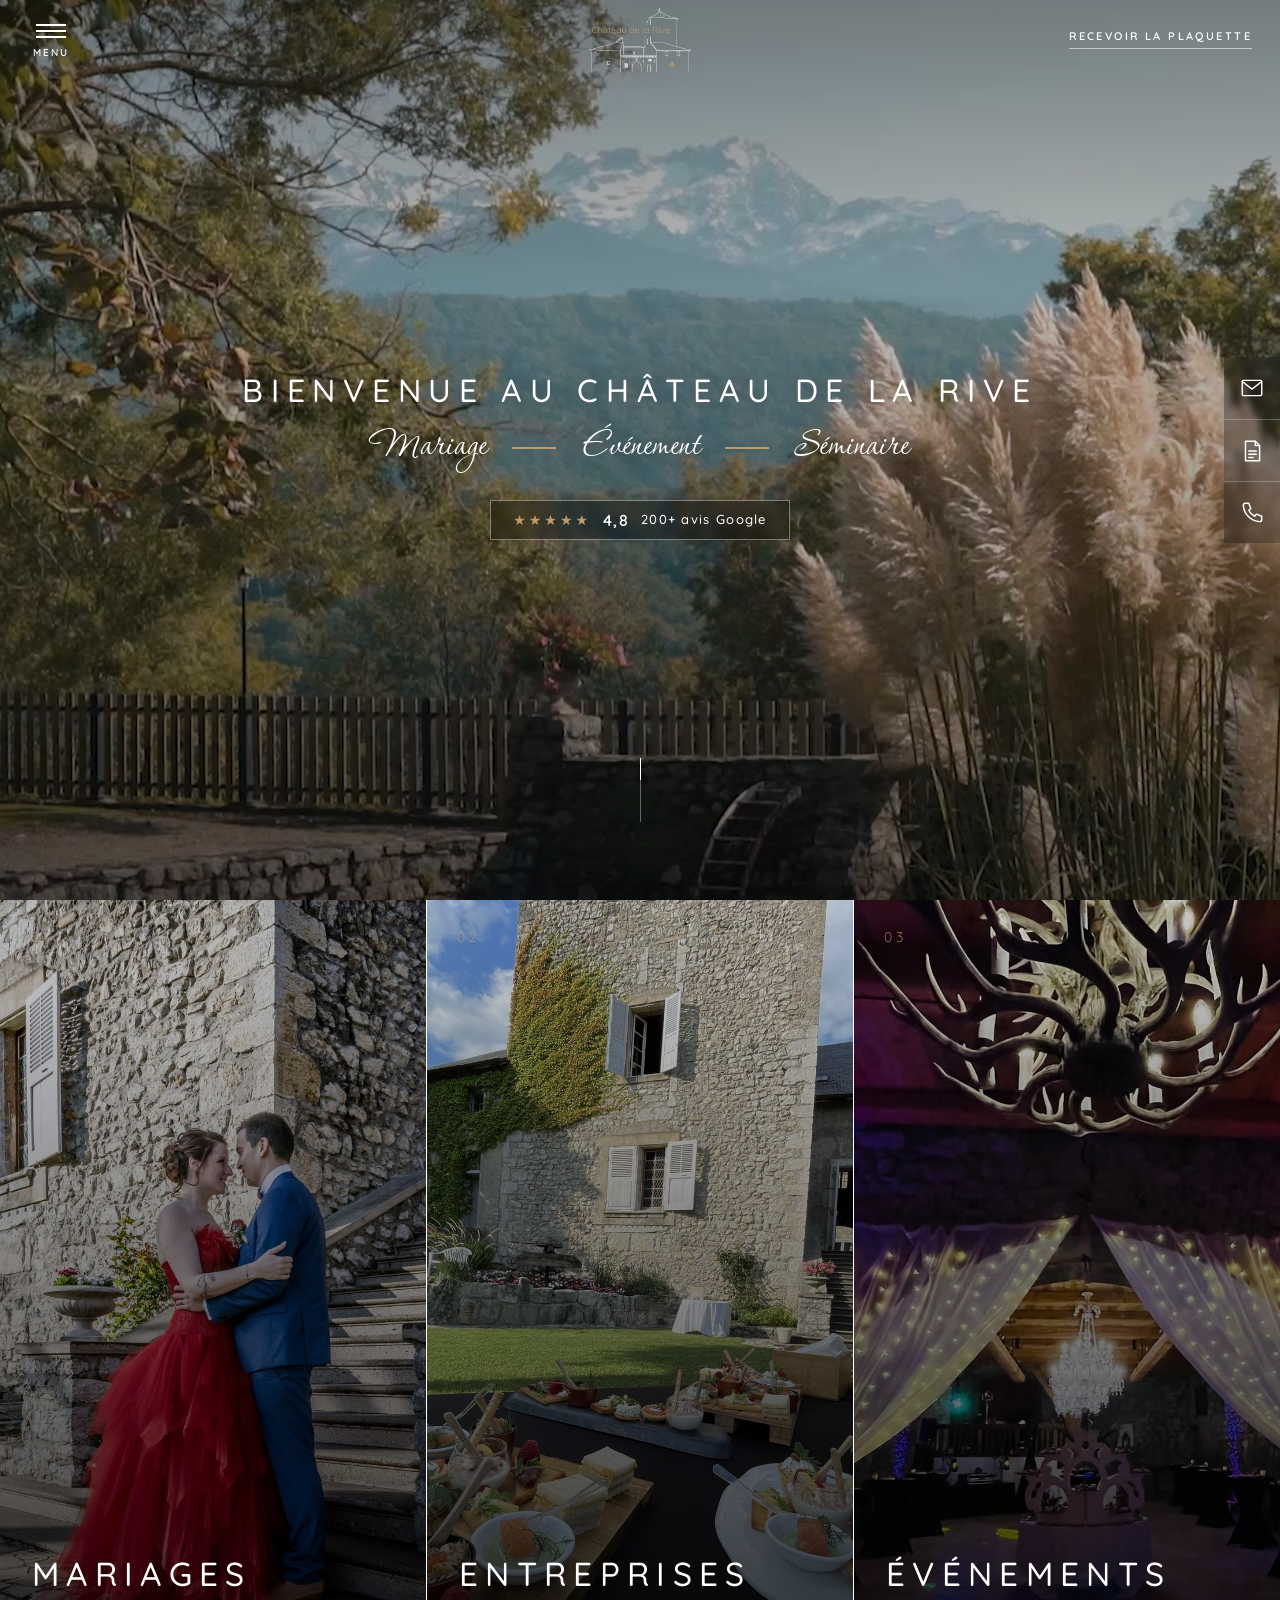
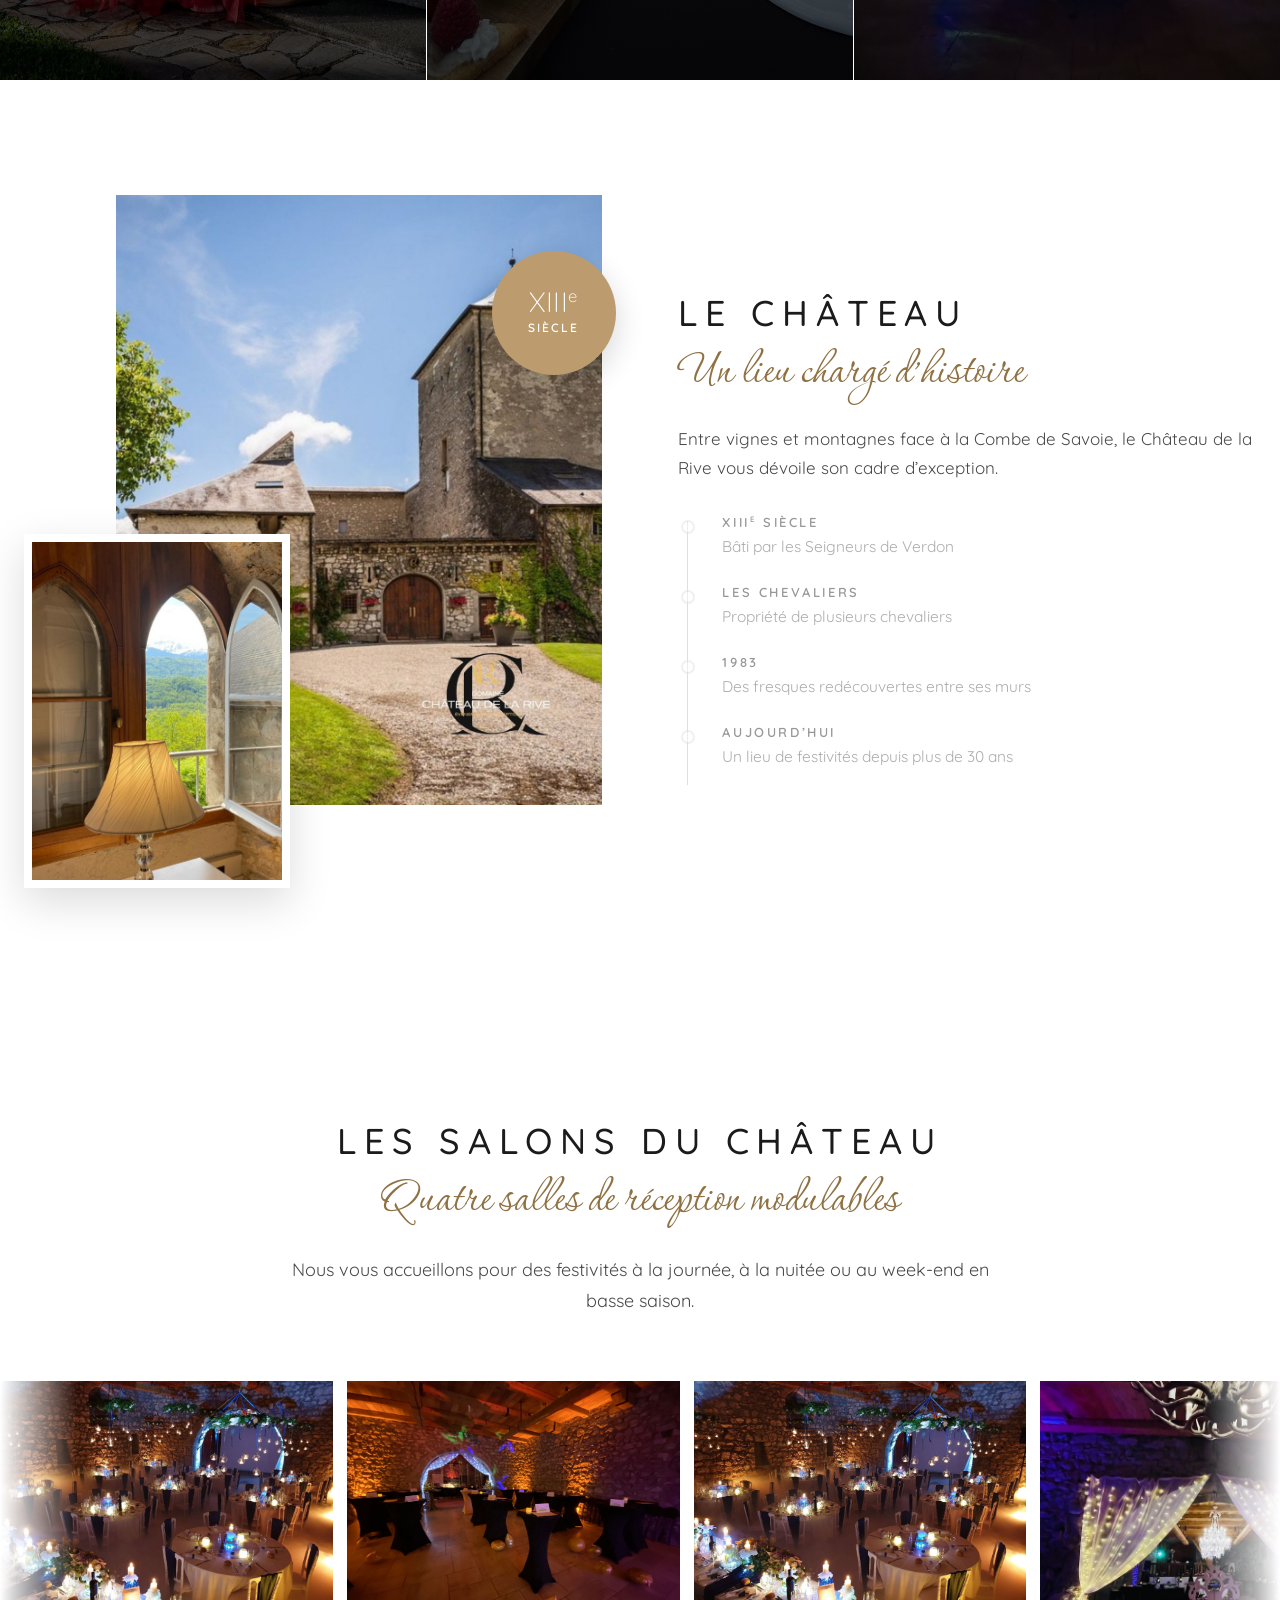
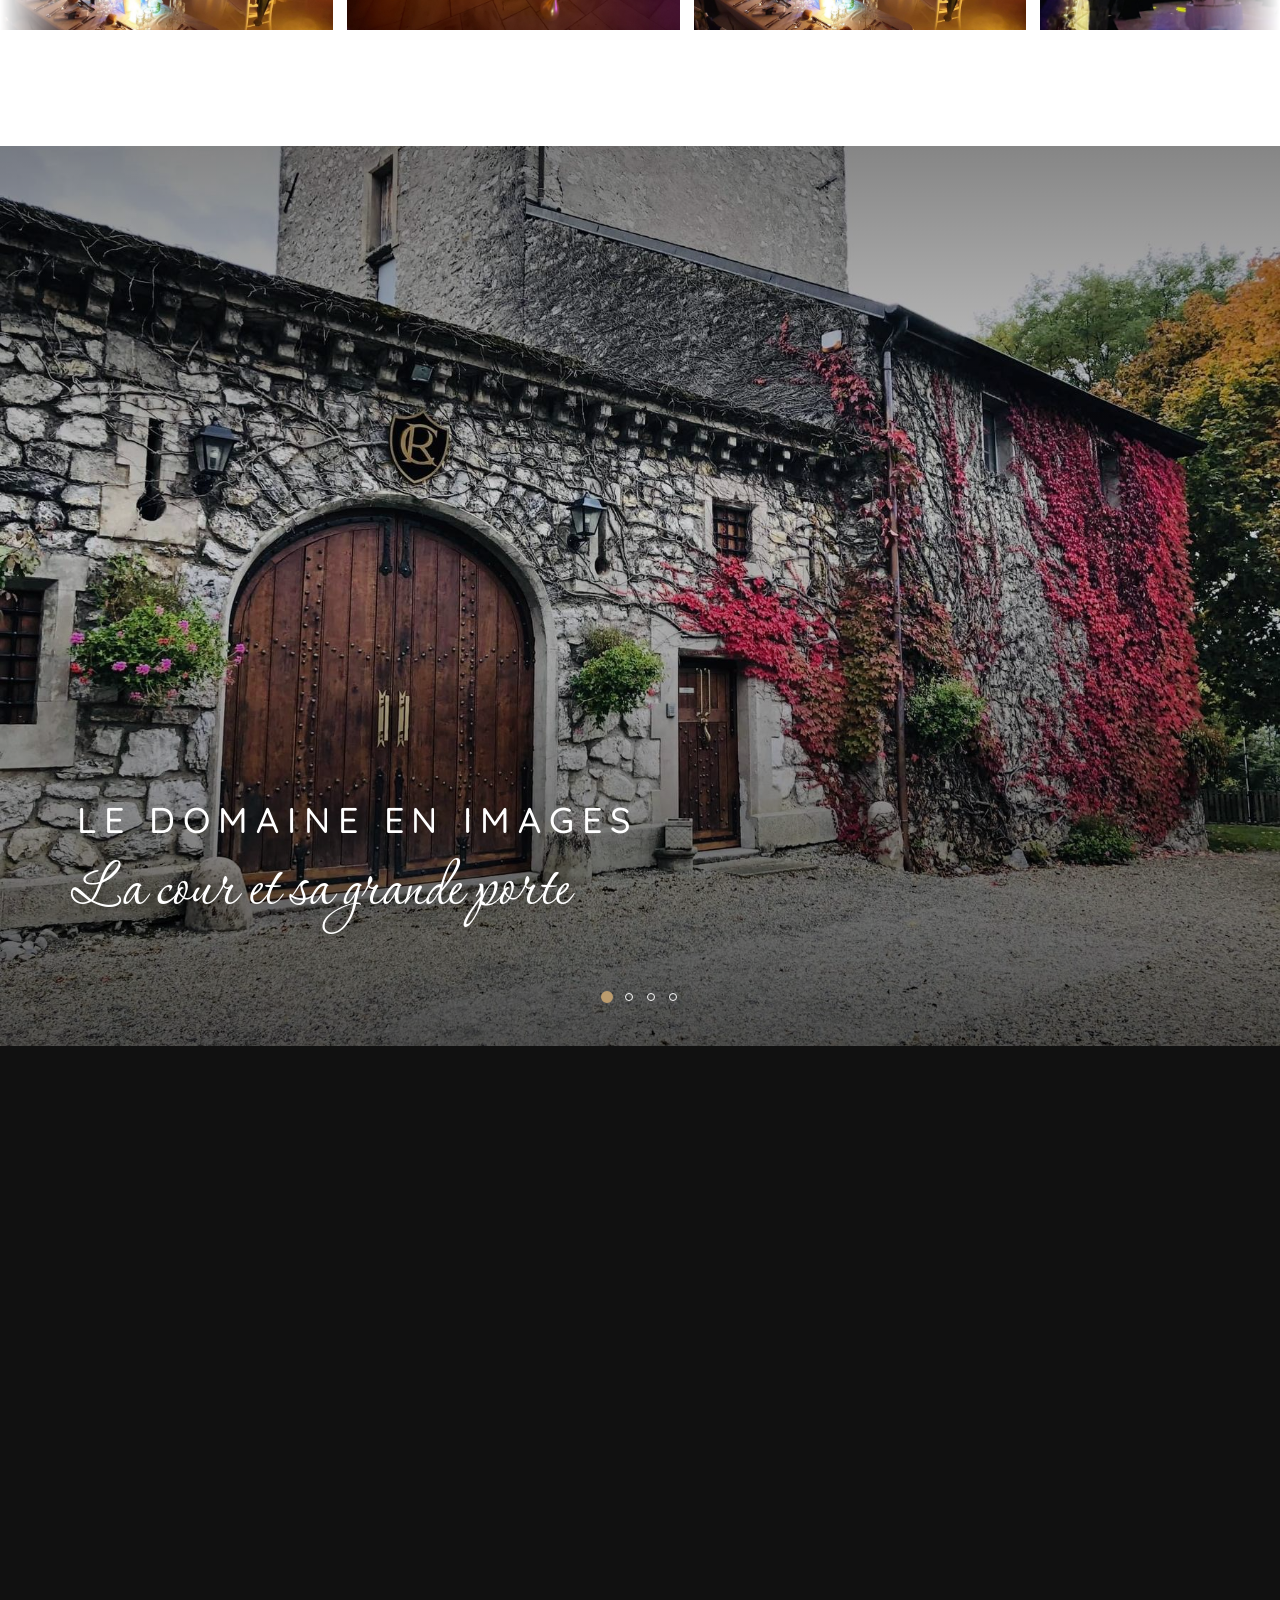
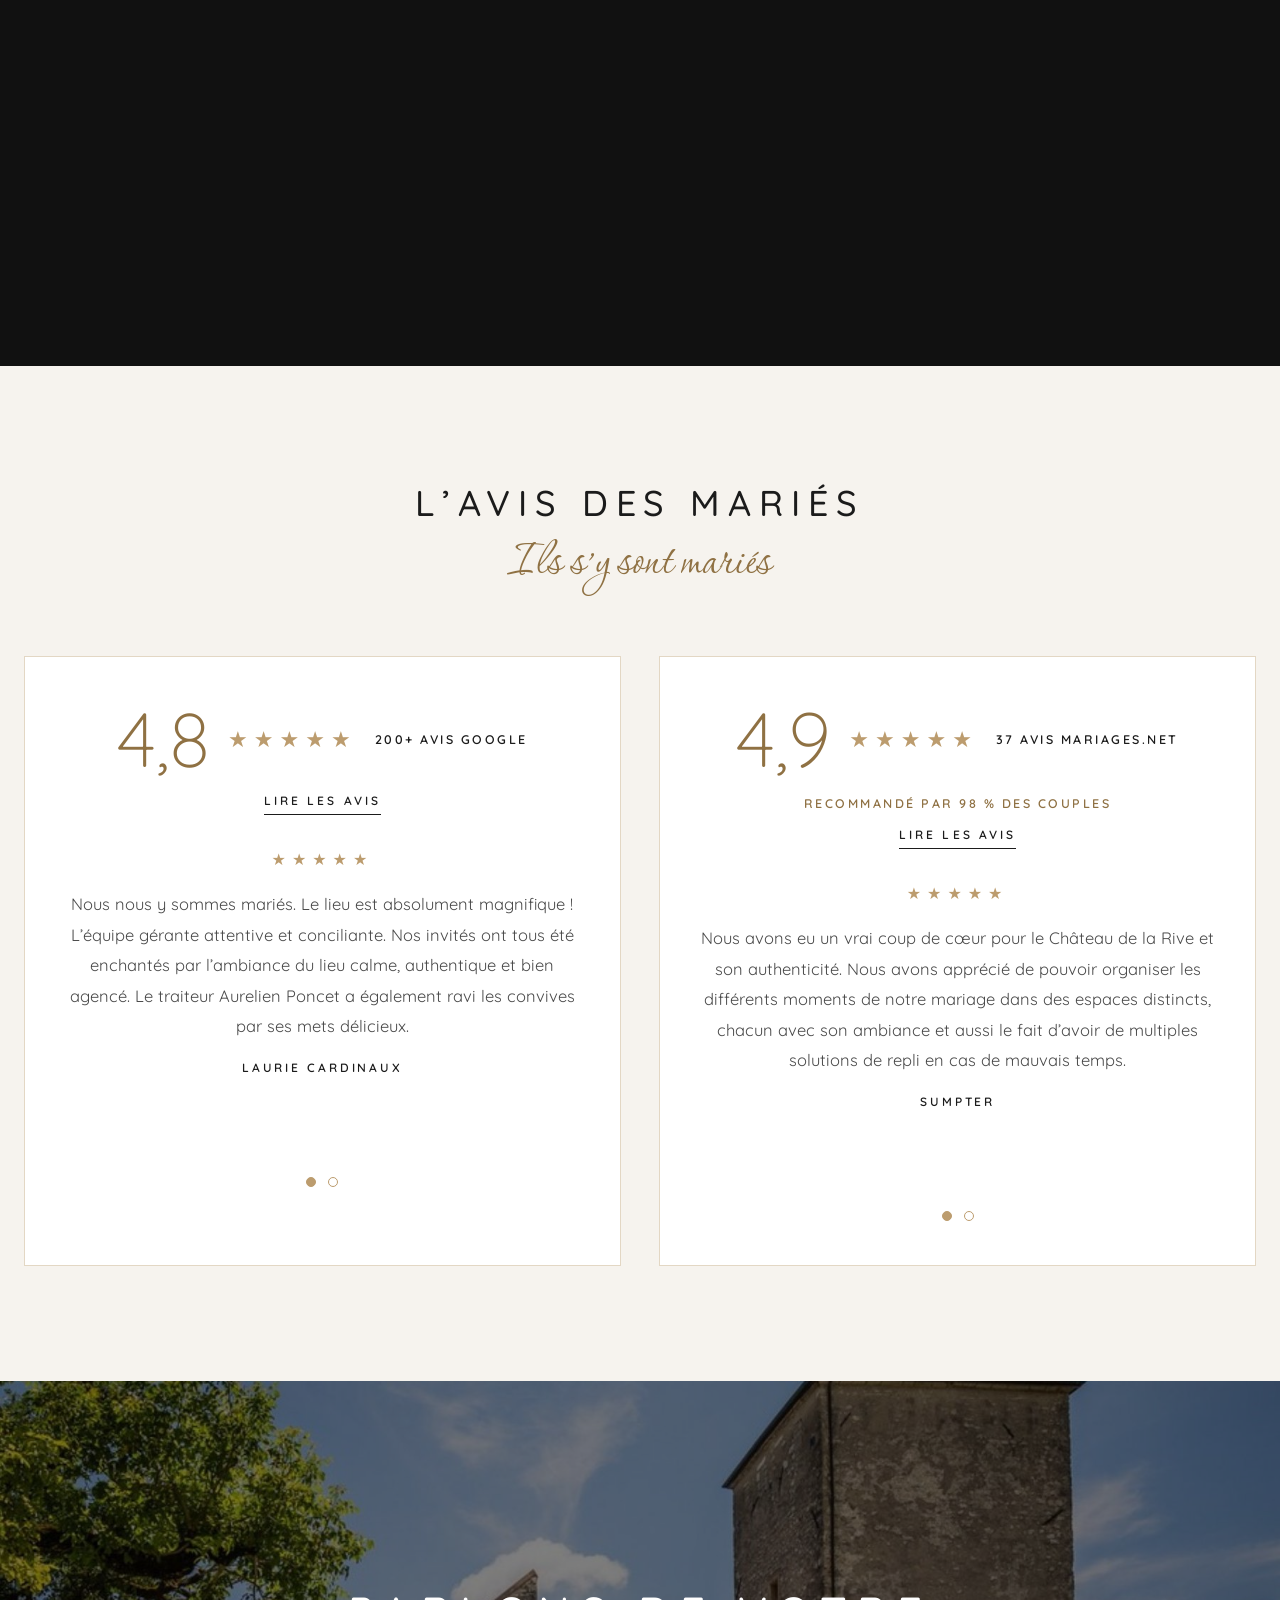
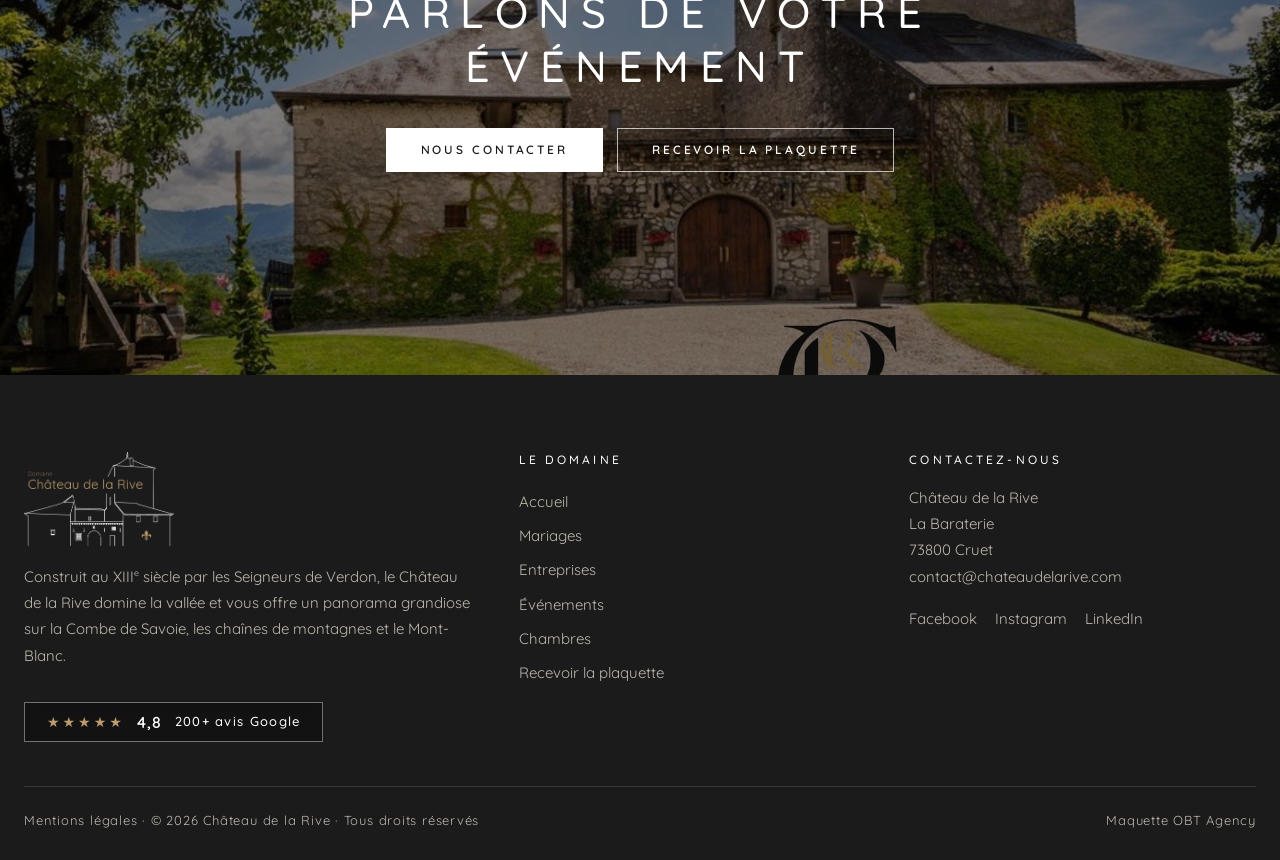
==== commit 965876fe: "Mise à jour de la maquette Co-Authored-By: Claude Sonnet 5.5 <noreply@anthropic.com>" ====
--- a/index.html
+++ b/index.html
@@ -11,7 +11,7 @@
 <link rel="preconnect" href="https://fonts.googleapis.com">
 <link rel="preconnect" href="https://fonts.gstatic.com" crossorigin>
 <link href="https://fonts.googleapis.com/css2?family=Corinthia:wght@400&family=Quicksand:wght@300;400;500;600;700&display=swap" rel="stylesheet">
-<link rel="stylesheet" href="css/style.css?v=cc60cec5">
+<link rel="stylesheet" href="css/style.css?v=dd27c029">
 </head>
 <body>
 <a class="visuellement-cache" href="#contenu">Aller au contenu</a>
@@ -31,7 +31,7 @@
   </ul>
   <div class="menu-plein__pied">
     <p><a href="mailto:contact@chateaudelarive.com">contact@chateaudelarive.com</a><br>Pour demande de location uniquement : <a href="tel:+33188243990">01 88 24 39 90</a></p>
-    <a class="note-heros note-heros--menu" href="https://www.google.com/maps?cid=9790964212091416445" target="_blank" rel="noopener" aria-label="Note de 4,8 sur 5, 193 avis Google : ouvrir la fiche Google"><span class="etoiles" aria-hidden="true">★★★★★</span><strong>4,8</strong><span>193 avis Google</span></a>
+    <a class="note-heros note-heros--menu" href="https://www.google.com/maps?cid=9790964212091416445" target="_blank" rel="noopener" aria-label="Note de 4,8 sur 5, 200+ avis Google : ouvrir la fiche Google"><span class="etoiles" aria-hidden="true">★★★★★</span><strong>4,8</strong><span>200+ avis Google</span></a>
   </div>
 </nav>
 <aside class="colonne-icones" aria-label="Accès rapides">
@@ -50,7 +50,7 @@
   <div class="heros__contenu">
     <h1>Bienvenue au Château de la Rive</h1>
     <p class="heros__sous"><span>Mariage</span><i class="trait" aria-hidden="true"></i><span>Événement</span><i class="trait" aria-hidden="true"></i><span>Séminaire</span></p>
-    <a class="note-heros" href="https://www.google.com/maps?cid=9790964212091416445" target="_blank" rel="noopener" aria-label="Note de 4,8 sur 5, 193 avis Google : ouvrir la fiche Google"><span class="etoiles" aria-hidden="true">★★★★★</span><strong>4,8</strong><span>193 avis Google</span></a>
+    <a class="note-heros" href="https://www.google.com/maps?cid=9790964212091416445" target="_blank" rel="noopener" aria-label="Note de 4,8 sur 5, 200+ avis Google : ouvrir la fiche Google"><span class="etoiles" aria-hidden="true">★★★★★</span><strong>4,8</strong><span>200+ avis Google</span></a>
   </div>
   <span class="heros__defile" aria-hidden="true"></span>
 </section>
@@ -110,9 +110,7 @@
 <section class="section section--sable" id="avis">
   <div class="envelop">
     <div class="tete apparait"><h2>L’avis des mariés</h2><p class="script">Ils s’y sont mariés</p></div>
-    <div class="avis-tete apparait"><a class="avis-resume" href="https://www.google.com/maps?cid=9790964212091416445" target="_blank" rel="noopener" aria-label="Lire les 193 avis Google"><strong>4,8</strong><span class="etoiles" aria-hidden="true">★★★★★</span><span class="avis-resume__txt">193 avis Google</span><span class="lien">Lire les avis</span></a></div>
-    <div class="citations apparait"><blockquote><a class="etoiles" href="https://www.google.com/maps?cid=9790964212091416445" target="_blank" rel="noopener" aria-label="5 étoiles : voir l’avis sur Google">★★★★★</a><p>Nous nous y sommes mariés. Le lieu est absolument magnifique ! L’équipe gérante attentive et conciliante. Nos invités ont tous été enchantés par l’ambiance du lieu calme, authentique et bien agencé. Le traiteur Aurelien Poncet a également ravi les convives par ses mets délicieux.</p><cite>Laurie Cardinaux</cite></blockquote><blockquote><a class="etoiles" href="https://www.google.com/maps?cid=9790964212091416445" target="_blank" rel="noopener" aria-label="5 étoiles : voir l’avis sur Google">★★★★★</a><p>Nous venons de nous marier dans ce lieu de charme, un seul mot à dire : perfection ! Tous nos invités ont été unanimes, le lieu, le charme, les mets, le service des équipes d'Aurélien ont été largement au dessus de nos espérances. Nous ne pouvons que vous conseiller de le retenir pour le plus beau jour de votre vie ! Un grand merci à cette merveilleuse brigade.</p><cite>Sophie Carera</cite></blockquote><blockquote><a class="etoiles" href="https://www.google.com/maps?cid=9790964212091416445" target="_blank" rel="noopener" aria-label="5 étoiles : voir l’avis sur Google">★★★★★</a><p>Nous nous sommes mariés le 2 Septembre au Domaine du Château de la Rive. Un grand merci à Aurélien Poncet et son équipe pour leur travail et professionnalisme irréprochable. Nous avons passé un week-end inoubliable et une journée de rêve. Le lieu est magnifique et le repas était exquis, encore, merci !</p><cite>Julia Romano</cite></blockquote></div>
-    <div class="citations__points"><button type="button" aria-label="Avis 1" aria-pressed="false"></button><button type="button" aria-label="Avis 2" aria-pressed="false"></button><button type="button" aria-label="Avis 3" aria-pressed="false"></button></div>
+    <div class="avis-doubles apparait"><div class="avis-col"><a class="avis-resume" href="https://www.google.com/maps?cid=9790964212091416445" target="_blank" rel="noopener" aria-label="Lire les 200+ avis Google"><strong>4,8</strong><span class="etoiles" aria-hidden="true">★★★★★</span><span class="avis-resume__txt">200+ avis Google</span><span class="lien">Lire les avis</span></a><div class="citations"><blockquote><a class="etoiles" href="https://www.google.com/maps?cid=9790964212091416445" target="_blank" rel="noopener" aria-label="5 étoiles : voir l’avis sur Google">★★★★★</a><p>Nous nous y sommes mariés. Le lieu est absolument magnifique ! L’équipe gérante attentive et conciliante. Nos invités ont tous été enchantés par l’ambiance du lieu calme, authentique et bien agencé. Le traiteur Aurelien Poncet a également ravi les convives par ses mets délicieux.</p><cite>Laurie Cardinaux</cite></blockquote><blockquote><a class="etoiles" href="https://www.google.com/maps?cid=9790964212091416445" target="_blank" rel="noopener" aria-label="5 étoiles : voir l’avis sur Google">★★★★★</a><p>Nous nous sommes mariés le 2 Septembre au Domaine du Château de la Rive. Un grand merci à Aurélien Poncet et son équipe pour leur travail et professionnalisme irréprochable. Nous avons passé un week-end inoubliable et une journée de rêve. Le lieu est magnifique et le repas était exquis, encore, merci !</p><cite>Julia Romano</cite></blockquote></div><div class="citations__points"><button type="button" aria-label="Avis 1" aria-pressed="false"></button><button type="button" aria-label="Avis 2" aria-pressed="false"></button></div></div><div class="avis-col"><a class="avis-resume avis-resume--mn" href="https://www.mariages.net/chateau-mariage/chateau-de-la-rive--e114964/avis" target="_blank" rel="noopener" aria-label="Lire les 37 avis Mariages.net"><strong>4,9</strong><span class="etoiles" aria-hidden="true">★★★★★</span><span class="avis-resume__txt">37 avis Mariages.net</span><span class="avis-resume__txt avis-resume__reco">Recommandé par 98 % des couples</span><span class="lien">Lire les avis</span></a><div class="citations"><blockquote><a class="etoiles" href="https://www.mariages.net/chateau-mariage/chateau-de-la-rive--e114964/avis" target="_blank" rel="noopener" aria-label="5 étoiles : voir l’avis sur Mariages.net">★★★★★</a><p>Nous avons eu un vrai coup de cœur pour le Château de la Rive et son authenticité. Nous avons apprécié de pouvoir organiser les différents moments de notre mariage dans des espaces distincts, chacun avec son ambiance et aussi le fait d’avoir de multiples solutions de repli en cas de mauvais temps.</p><cite>Sumpter</cite></blockquote><blockquote><a class="etoiles" href="https://www.mariages.net/chateau-mariage/chateau-de-la-rive--e114964/avis" target="_blank" rel="noopener" aria-label="5 étoiles : voir l’avis sur Mariages.net">★★★★★</a><p>Le Château de la Rive est un cadre incroyable, ses jardins, sa cour et les différentes salles sont juste incroyables. Personnel ouvert et accueillant. Un lieu exceptionnel qui a sublimé notre mariage.</p><cite>Ludivine</cite></blockquote></div><div class="citations__points"><button type="button" aria-label="Avis 1" aria-pressed="false"></button><button type="button" aria-label="Avis 2" aria-pressed="false"></button></div></div></div>
   </div>
 </section><section class="cta-photo">
   <img src="images/facade-jardin.jpg" alt="Le château, sa tour et son jardin sous un ciel bleu" loading="lazy">
@@ -131,7 +129,7 @@
       <div>
         <img src="images/logo.png" alt="Château de la Rive" width="651" height="408" loading="lazy">
         <p>Construit au XIII<sup>e</sup> siècle par les Seigneurs de Verdon, le Château de la Rive domine la vallée et vous offre un panorama grandiose sur la Combe de Savoie, les chaînes de montagnes et le Mont-Blanc.</p>
-        <a class="note-heros" href="https://www.google.com/maps?cid=9790964212091416445" target="_blank" rel="noopener" aria-label="Note de 4,8 sur 5, 193 avis Google : ouvrir la fiche Google"><span class="etoiles" aria-hidden="true">★★★★★</span><strong>4,8</strong><span>193 avis Google</span></a>
+        <a class="note-heros" href="https://www.google.com/maps?cid=9790964212091416445" target="_blank" rel="noopener" aria-label="Note de 4,8 sur 5, 200+ avis Google : ouvrir la fiche Google"><span class="etoiles" aria-hidden="true">★★★★★</span><strong>4,8</strong><span>200+ avis Google</span></a>
       </div>
       <div>
         <h3>Le domaine</h3>
@@ -161,6 +159,6 @@
   </div>
 </footer>
 <dialog class="visionneuse" aria-label="Photo en grand"><button class="v-fermer" type="button" aria-label="Fermer">×</button><button class="v-prec" type="button" aria-label="Photo précédente">‹</button><img src="" alt=""><button class="v-suiv" type="button" aria-label="Photo suivante">›</button></dialog>
-<script src="js/main.js?v=cc60cec5"></script>
+<script src="js/main.js?v=dd27c029"></script>
 </body>
 </html>
--- a/css/style.css
+++ b/css/style.css
@@ -361,6 +361,13 @@
 .avis-resume .lien { color: var(--noir); }
 .avis-resume--clair, .avis-resume--clair .lien { color: #fff; }
 .avis-tete { text-align: center; margin-bottom: 36px; }
+.avis-doubles { display: grid; grid-template-columns: 1fr 1fr; gap: clamp(20px, 3vw, 48px); max-width: 1240px; margin: 0 auto; }
+.avis-col { background: #fff; border: 1px solid rgba(176,141,87,.35); padding: clamp(28px, 3.4vw, 56px) clamp(22px, 3vw, 52px); display: flex; flex-direction: column; align-items: center; text-align: center; }
+.avis-col .avis-resume { margin-bottom: 30px; }
+.avis-col .citations { min-height: 310px; width: 100%; }
+.avis-col .citations p { font-size: 16.5px; }
+.avis-col .citations__points { margin-top: 22px; }
+.avis-resume__reco { flex-basis: 100%; text-align: center; color: var(--or-texte); }
 .bande-note { padding: clamp(46px, 6vw, 80px) 0; text-align: center; background: var(--sable); }
 .citations blockquote .etoiles { margin-bottom: 16px; }
 
@@ -561,3 +568,7 @@
   .vues__arches { gap: 10px; }
   .arche figcaption { font-size: 26px; bottom: 14px; }
 }
+@media (max-width: 860px) {
+  .avis-doubles { grid-template-columns: 1fr; }
+  .avis-col .citations { min-height: 330px; }
+}
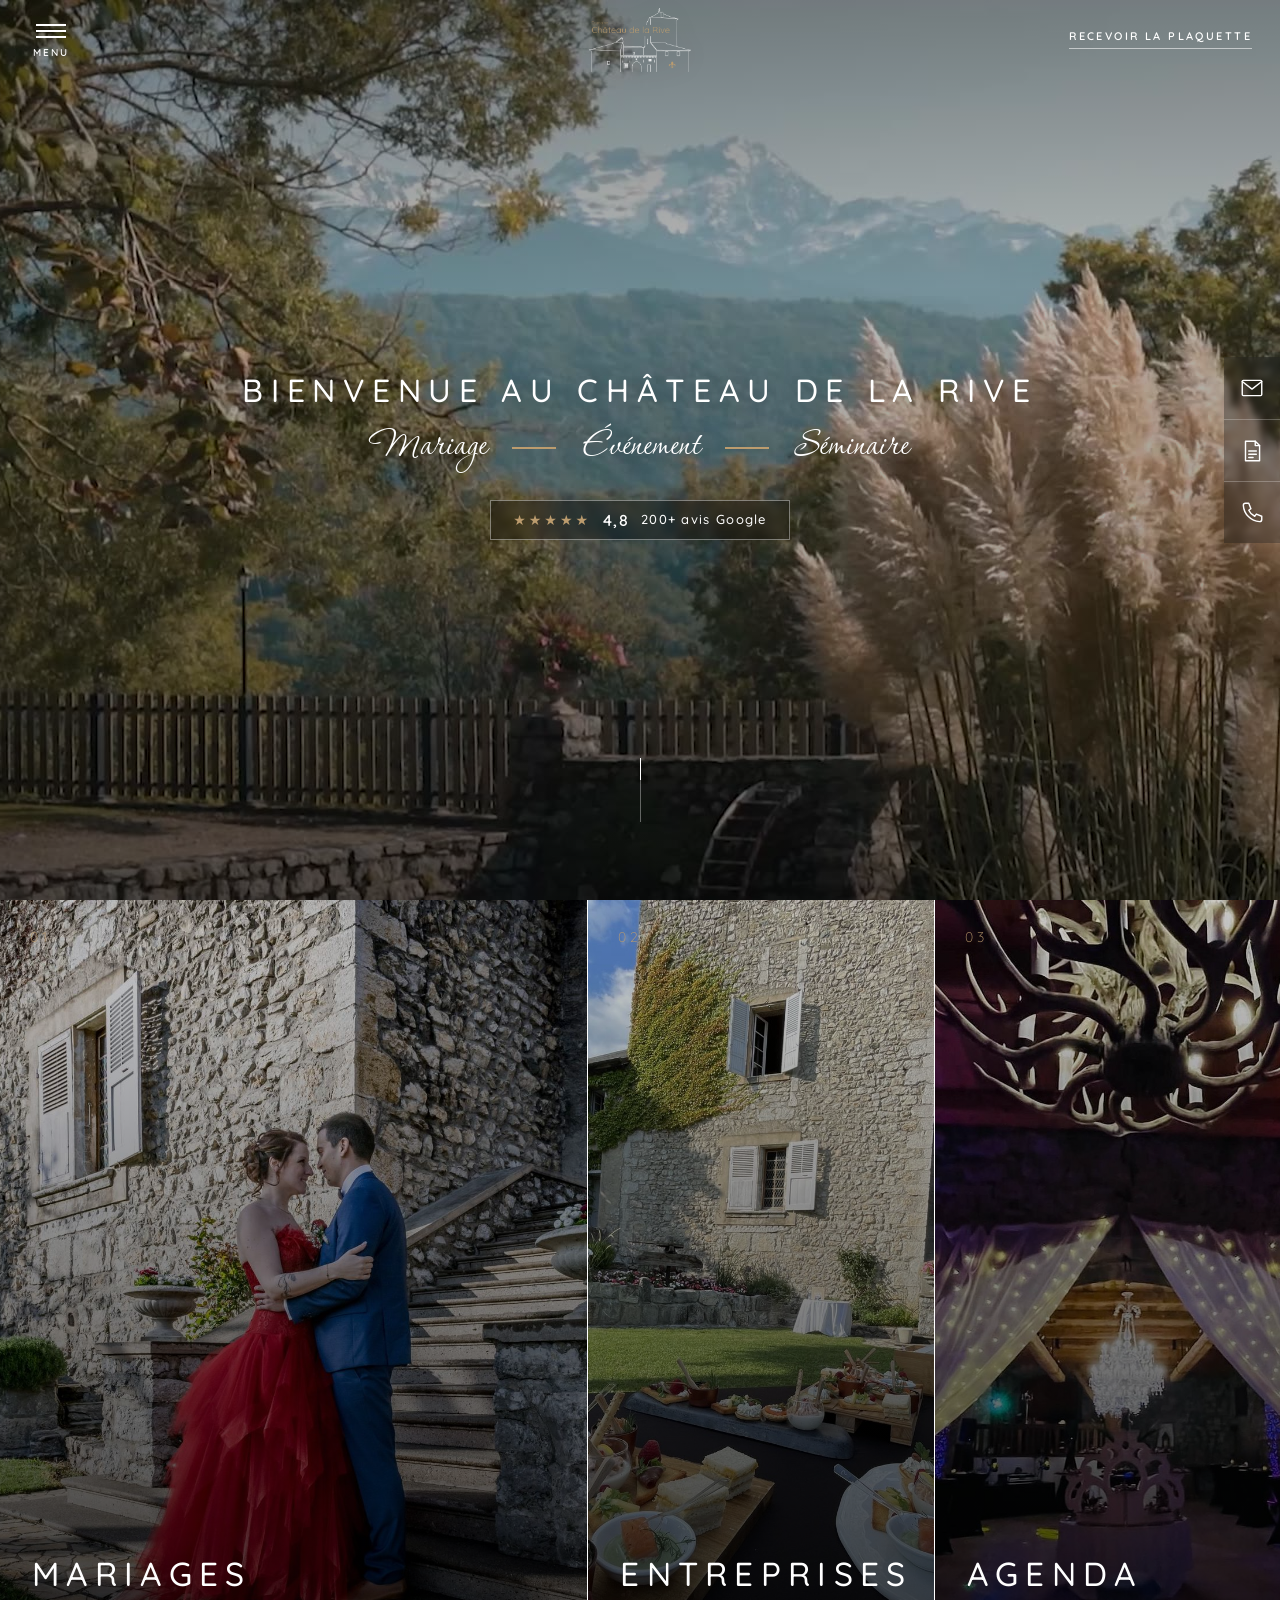
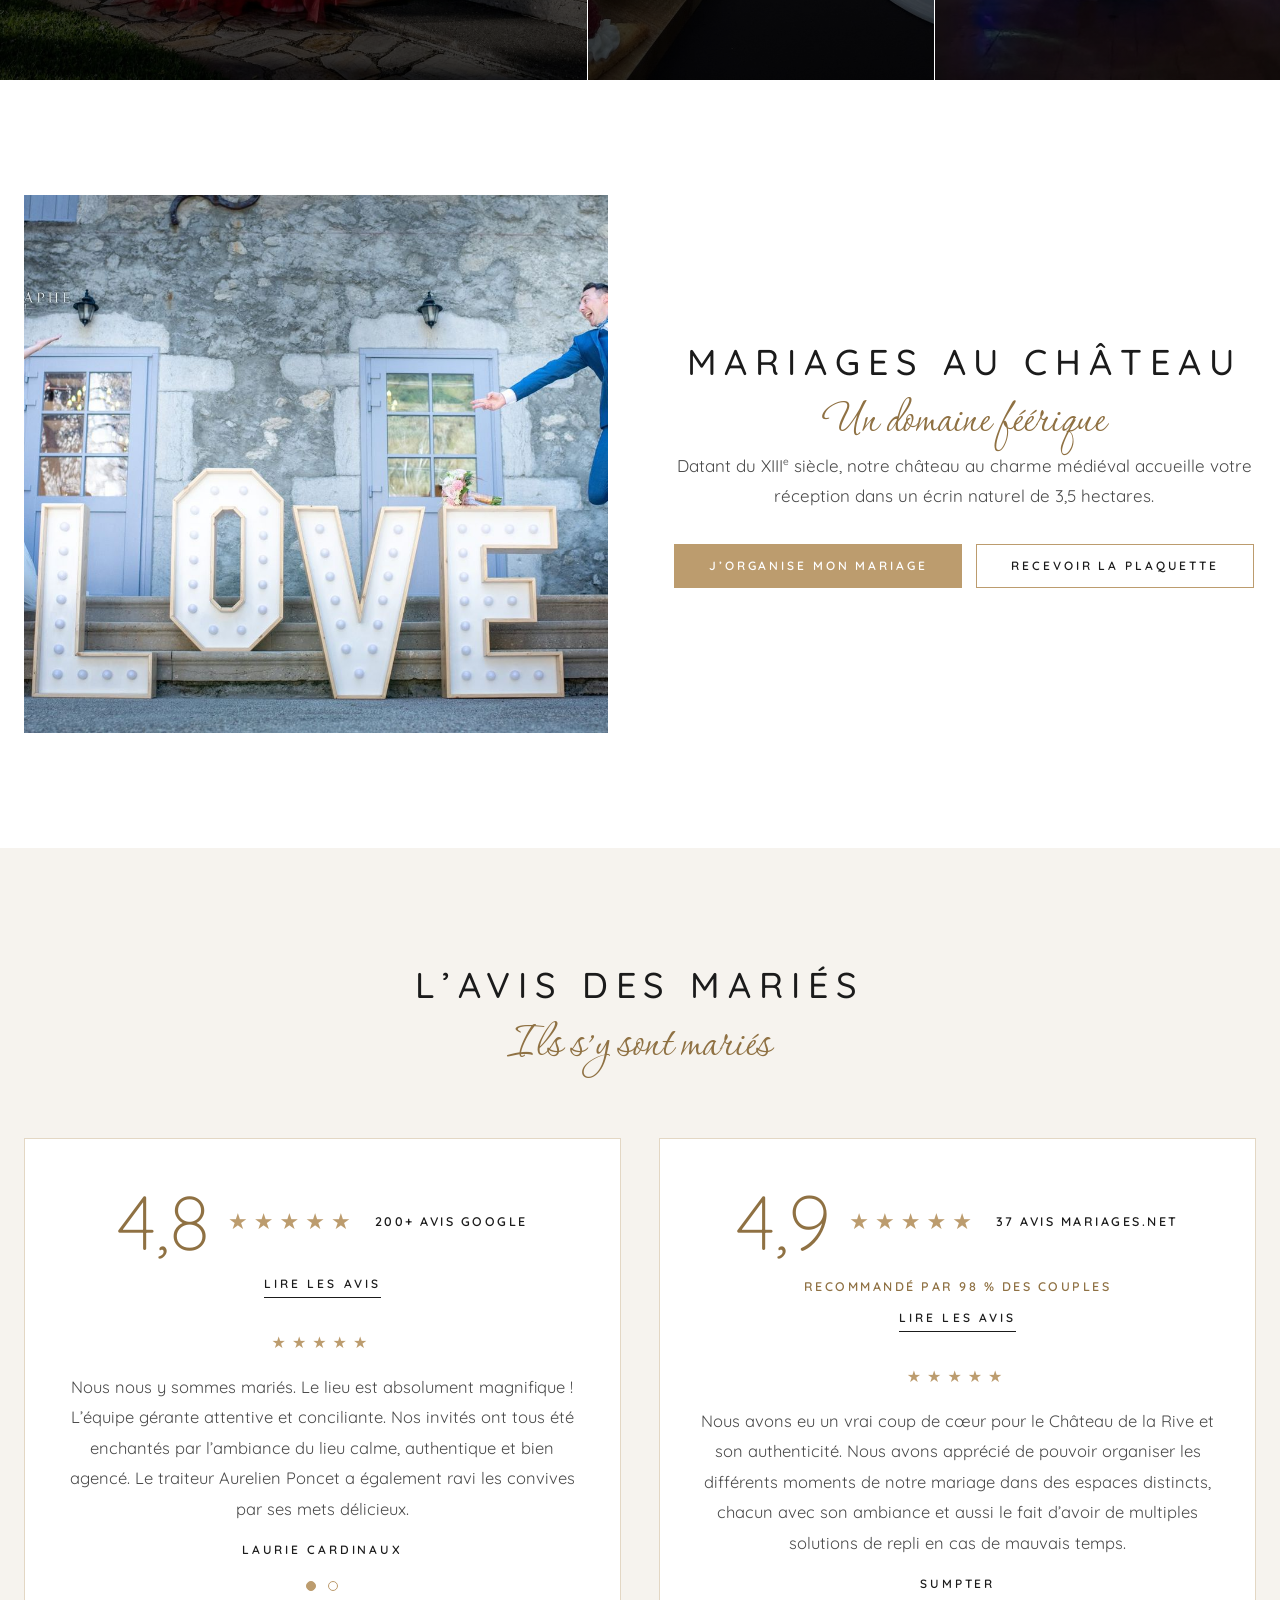
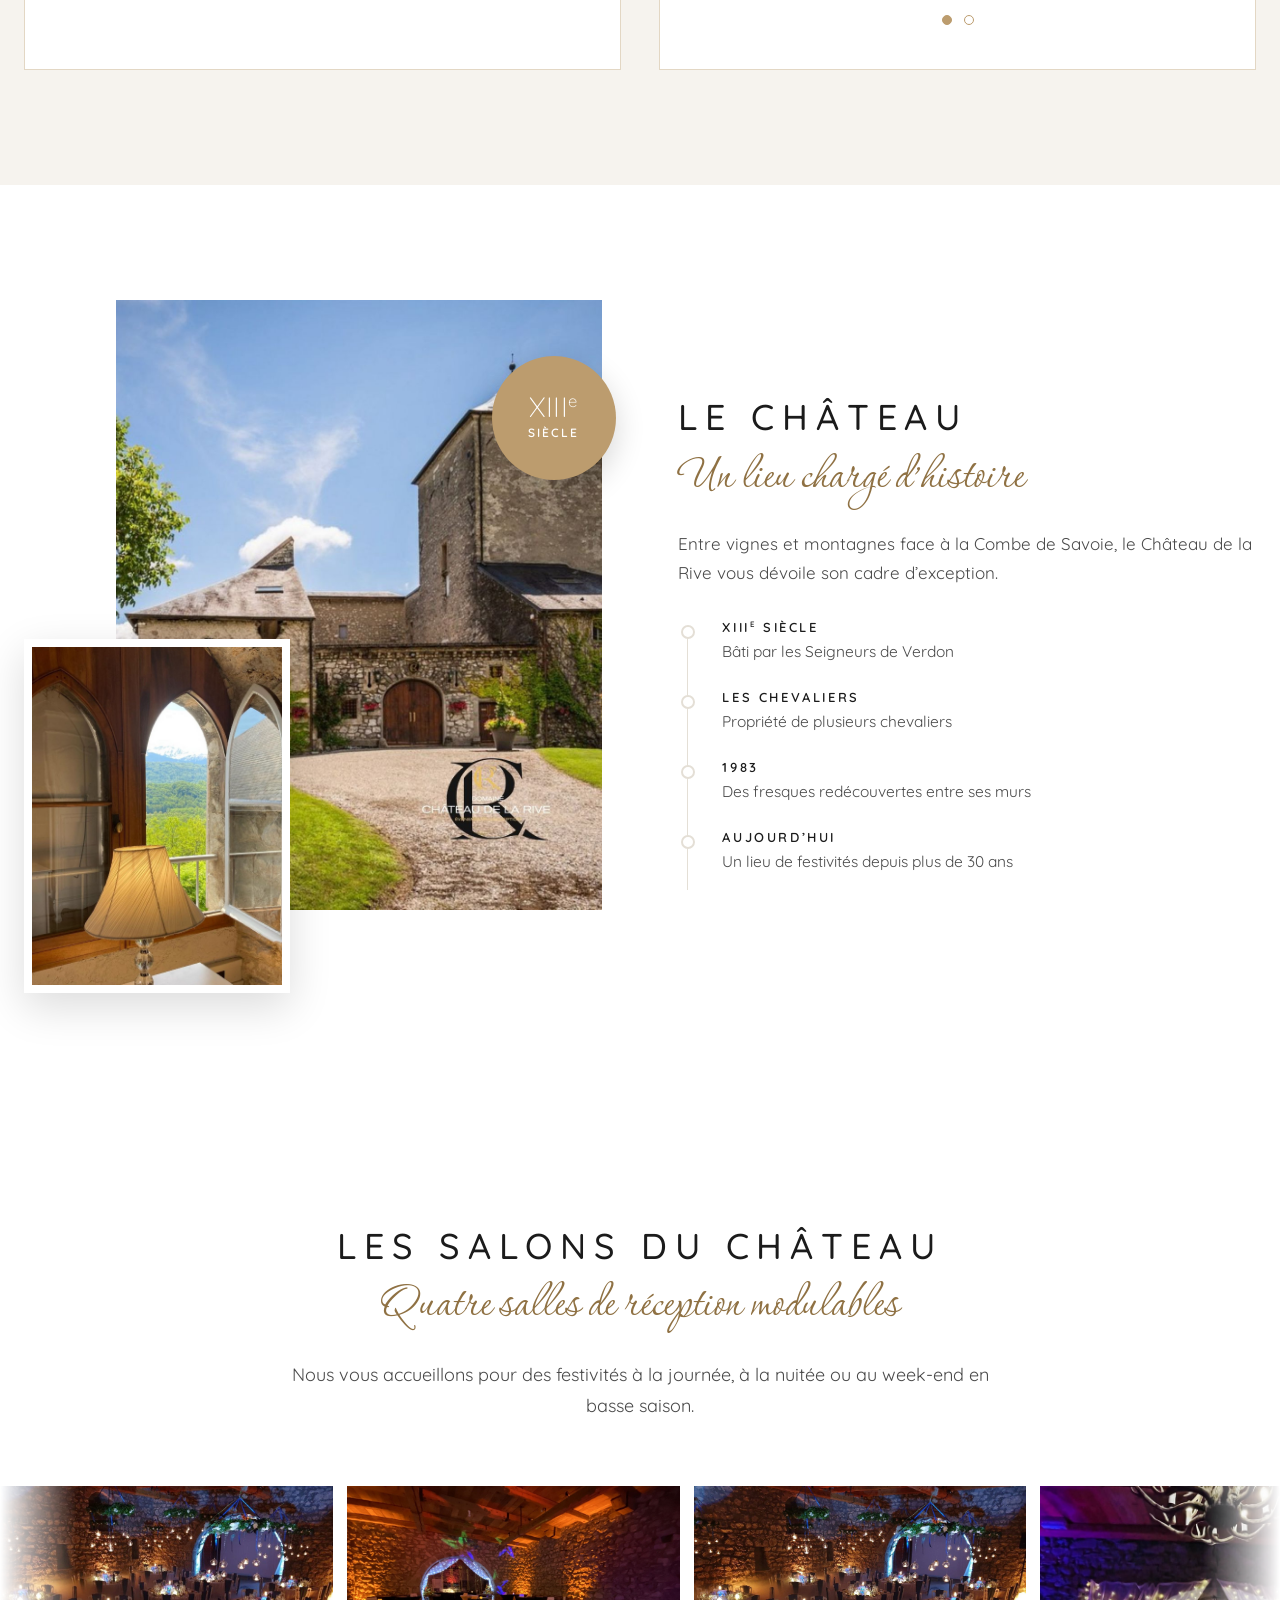
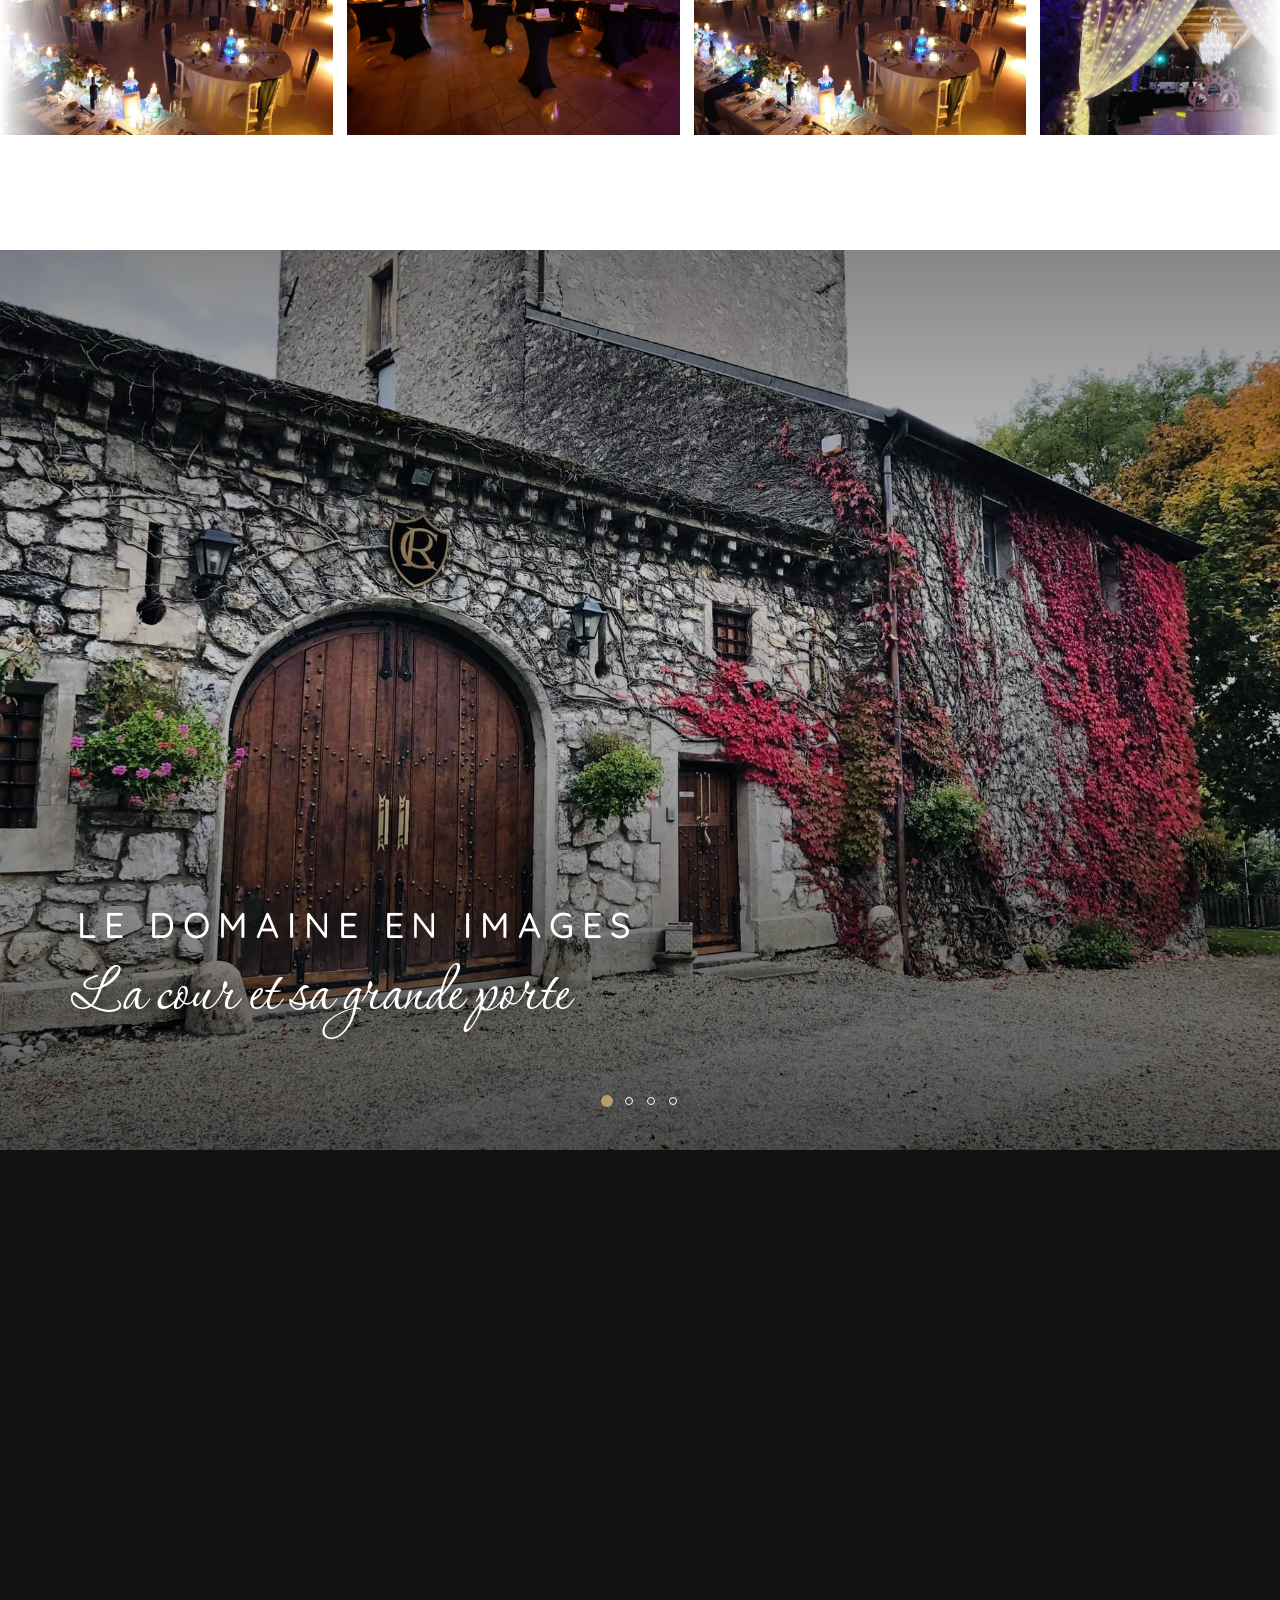
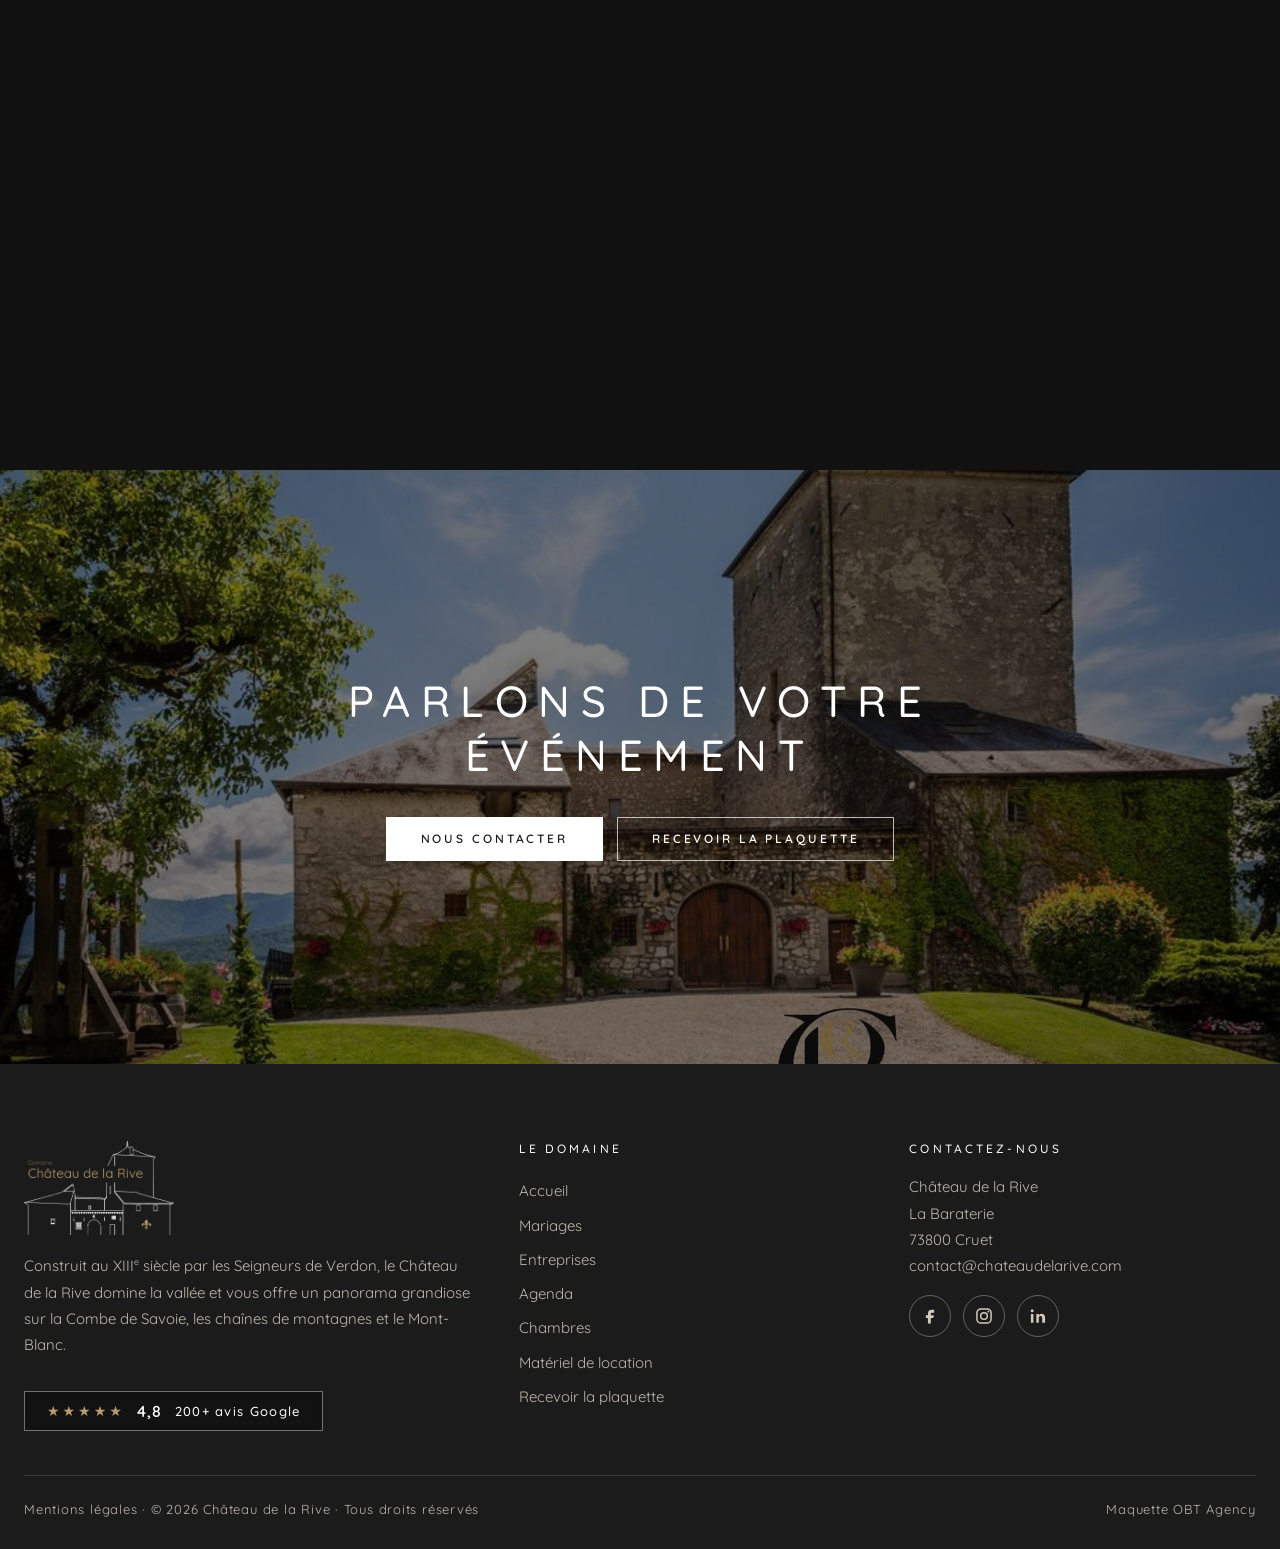
==== commit 17f533e4: "Mise à jour de la maquette Co-Authored-By: Claude Sonnet 5.5 <noreply@anthropic.com>" ====
--- a/index.html
+++ b/index.html
@@ -11,7 +11,7 @@
 <link rel="preconnect" href="https://fonts.googleapis.com">
 <link rel="preconnect" href="https://fonts.gstatic.com" crossorigin>
 <link href="https://fonts.googleapis.com/css2?family=Corinthia:wght@400&family=Quicksand:wght@300;400;500;600;700&display=swap" rel="stylesheet">
-<link rel="stylesheet" href="css/style.css?v=dd27c029">
+<link rel="stylesheet" href="css/style.css?v=b36e5153">
 </head>
 <body>
 <a class="visuellement-cache" href="#contenu">Aller au contenu</a>
@@ -25,13 +25,13 @@
       <li><div class="menu-plein__ligne"><a href="index.html">Accueil</a></div></li>
       <li><div class="menu-plein__ligne"><a href="mariages.html">Mariages</a></div></li>
       <li><div class="menu-plein__ligne"><a href="entreprises.html">Entreprises</a></div></li>
-      <li><div class="menu-plein__ligne"><a href="evenements.html">Événements</a></div></li>
+      <li><div class="menu-plein__ligne"><a href="evenements.html">Agenda</a></div></li>
       <li><div class="menu-plein__ligne"><a href="chambres.html">Chambres</a></div></li>
       <li><div class="menu-plein__ligne"><a href="contact.html">Contact</a><button class="menu-plein__bascule" type="button" aria-expanded="false" aria-label="Afficher le sous-menu Contact"><svg viewBox="0 0 14 14" aria-hidden="true"><path d="M2 4.5l5 5 5-5"/></svg></button></div><ul class="menu-plein__sous"><li><a href="contact.html">Nous contacter</a></li><li><a href="plaquette.html">Recevoir la plaquette</a></li></ul></li>
   </ul>
   <div class="menu-plein__pied">
-    <p><a href="mailto:contact@chateaudelarive.com">contact@chateaudelarive.com</a><br>Pour demande de location uniquement : <a href="tel:+33188243990">01 88 24 39 90</a></p>
-    <a class="note-heros note-heros--menu" href="https://www.google.com/maps?cid=9790964212091416445" target="_blank" rel="noopener" aria-label="Note de 4,8 sur 5, 200+ avis Google : ouvrir la fiche Google"><span class="etoiles" aria-hidden="true">★★★★★</span><strong>4,8</strong><span>200+ avis Google</span></a>
+    <p><a href="mailto:contact@chateaudelarive.com">contact@chateaudelarive.com</a><br>En cas d’urgence uniquement : <a href="tel:+33188243990">01 88 24 39 90</a></p>
+    <div class="menu-plein__rangee"><a class="note-heros note-heros--menu" href="https://www.google.com/maps?cid=9790964212091416445" target="_blank" rel="noopener" aria-label="Note de 4,8 sur 5, 200+ avis Google : ouvrir la fiche Google"><span class="etoiles" aria-hidden="true">★★★★★</span><strong>4,8</strong><span>200+ avis Google</span></a><a class="note-heros note-heros--menu note-heros--news" href="evenements.html#newsletter">Newsletter</a></div>
   </div>
 </nav>
 <aside class="colonne-icones" aria-label="Accès rapides">
@@ -54,7 +54,7 @@
   </div>
   <span class="heros__defile" aria-hidden="true"></span>
 </section>
-<div class="portes" id="offres">
+<div class="portes portes--mariage" id="offres">
   <a class="porte" href="mariages.html">
     <img src="images/mariage-escalier-pierre.jpg" alt="Un couple de mariés enlacé sur l’escalier de pierre du château">
     <span class="porte__num">01</span>
@@ -68,10 +68,27 @@
   <a class="porte" href="evenements.html">
     <img src="images/salle-rideaux.jpg" alt="Salle de réception ornée de rideaux de lumières">
     <span class="porte__num">03</span>
-    <div class="porte__bas"><h2>Événements</h2><p class="script">des souvenirs inoubliables</p><p>De la soirée thématique au départ à la retraite, le Château de la Rive se mobilise pour que votre événement privé soit synonyme de souvenirs inoubliables.</p><span class="lien">Découvrir</span></div>
+    <div class="porte__bas"><h2>Agenda</h2><p class="script">un château vivant, toute l’année</p><p>Le Château de la Rive ouvre ses portes au grand public à travers une programmation rythmée par des expériences conviviales, festives et immersives.</p><span class="lien">Découvrir</span></div>
   </a>
 </div>
 
+<section class="section bloc-mariage" id="mariage">
+  <div class="envelop bloc-mariage__grille">
+    <div class="bloc-mariage__photo apparait"><img src="images/mariage-love.jpg" alt="Les mariés devant les lettres lumineuses LOVE" loading="lazy"></div>
+  <div class="bloc-mariage__texte apparait apparait--2">
+    <h2>Mariages au château</h2>
+    <p class="script">Un domaine féérique</p>
+    <p class="phrase">Datant du XIII<sup>e</sup> siècle, notre château au charme médiéval accueille votre réception dans un écrin naturel de 3,5 hectares.</p>
+    <div class="rangee-boutons"><a class="bouton bouton--plein" href="mariages.html">J’organise mon mariage</a><a class="bouton" href="plaquette.html?evt=mariage">Recevoir la plaquette</a></div>
+  </div>
+  </div>
+</section>
+<section class="section section--sable" id="avis">
+  <div class="envelop">
+    <div class="tete apparait"><h2>L’avis des mariés</h2><p class="script">Ils s’y sont mariés</p></div>
+    <div class="avis-doubles apparait"><div class="avis-col"><a class="avis-resume" href="https://www.google.com/maps?cid=9790964212091416445" target="_blank" rel="noopener" aria-label="Lire les 200+ avis Google"><strong>4,8</strong><span class="etoiles" aria-hidden="true">★★★★★</span><span class="avis-resume__txt">200+ avis Google</span><span class="lien">Lire les avis</span></a><div class="citations"><blockquote><a class="etoiles" href="https://www.google.com/maps?cid=9790964212091416445" target="_blank" rel="noopener" aria-label="5 étoiles : voir l’avis sur Google">★★★★★</a><p>Nous nous y sommes mariés. Le lieu est absolument magnifique ! L’équipe gérante attentive et conciliante. Nos invités ont tous été enchantés par l’ambiance du lieu calme, authentique et bien agencé. Le traiteur Aurelien Poncet a également ravi les convives par ses mets délicieux.</p><cite>Laurie Cardinaux</cite></blockquote><blockquote><a class="etoiles" href="https://www.google.com/maps?cid=9790964212091416445" target="_blank" rel="noopener" aria-label="5 étoiles : voir l’avis sur Google">★★★★★</a><p>Nous nous sommes mariés le 2 Septembre au Domaine du Château de la Rive. Un grand merci à Aurélien Poncet et son équipe pour leur travail et professionnalisme irréprochable. Nous avons passé un week-end inoubliable et une journée de rêve. Le lieu est magnifique et le repas était exquis, encore, merci !</p><cite>Julia Romano</cite></blockquote></div><div class="citations__points"><button type="button" aria-label="Avis 1" aria-pressed="false"></button><button type="button" aria-label="Avis 2" aria-pressed="false"></button></div></div><div class="avis-col"><a class="avis-resume avis-resume--mn" href="https://www.mariages.net/chateau-mariage/chateau-de-la-rive--e114964/avis" target="_blank" rel="noopener" aria-label="Lire les 37 avis Mariages.net"><strong>4,9</strong><span class="etoiles" aria-hidden="true">★★★★★</span><span class="avis-resume__txt">37 avis Mariages.net</span><span class="avis-resume__txt avis-resume__reco">Recommandé par 98 % des couples</span><span class="lien">Lire les avis</span></a><div class="citations"><blockquote><a class="etoiles" href="https://www.mariages.net/chateau-mariage/chateau-de-la-rive--e114964/avis" target="_blank" rel="noopener" aria-label="5 étoiles : voir l’avis sur Mariages.net">★★★★★</a><p>Nous avons eu un vrai coup de cœur pour le Château de la Rive et son authenticité. Nous avons apprécié de pouvoir organiser les différents moments de notre mariage dans des espaces distincts, chacun avec son ambiance et aussi le fait d’avoir de multiples solutions de repli en cas de mauvais temps.</p><cite>Sumpter</cite></blockquote><blockquote><a class="etoiles" href="https://www.mariages.net/chateau-mariage/chateau-de-la-rive--e114964/avis" target="_blank" rel="noopener" aria-label="5 étoiles : voir l’avis sur Mariages.net">★★★★★</a><p>Le Château de la Rive est un cadre incroyable, ses jardins, sa cour et les différentes salles sont juste incroyables. Personnel ouvert et accueillant. Un lieu exceptionnel qui a sublimé notre mariage.</p><cite>Ludivine</cite></blockquote></div><div class="citations__points"><button type="button" aria-label="Avis 1" aria-pressed="false"></button><button type="button" aria-label="Avis 2" aria-pressed="false"></button></div></div></div>
+  </div>
+</section>
 <section class="section" id="chateau">
   <div class="envelop histoire">
     <div class="superposees apparait">
@@ -107,12 +124,7 @@
     <div class="visite__points" aria-hidden="true"><span></span><span></span><span></span><span></span></div>
   </div>
 </section>
-<section class="section section--sable" id="avis">
-  <div class="envelop">
-    <div class="tete apparait"><h2>L’avis des mariés</h2><p class="script">Ils s’y sont mariés</p></div>
-    <div class="avis-doubles apparait"><div class="avis-col"><a class="avis-resume" href="https://www.google.com/maps?cid=9790964212091416445" target="_blank" rel="noopener" aria-label="Lire les 200+ avis Google"><strong>4,8</strong><span class="etoiles" aria-hidden="true">★★★★★</span><span class="avis-resume__txt">200+ avis Google</span><span class="lien">Lire les avis</span></a><div class="citations"><blockquote><a class="etoiles" href="https://www.google.com/maps?cid=9790964212091416445" target="_blank" rel="noopener" aria-label="5 étoiles : voir l’avis sur Google">★★★★★</a><p>Nous nous y sommes mariés. Le lieu est absolument magnifique ! L’équipe gérante attentive et conciliante. Nos invités ont tous été enchantés par l’ambiance du lieu calme, authentique et bien agencé. Le traiteur Aurelien Poncet a également ravi les convives par ses mets délicieux.</p><cite>Laurie Cardinaux</cite></blockquote><blockquote><a class="etoiles" href="https://www.google.com/maps?cid=9790964212091416445" target="_blank" rel="noopener" aria-label="5 étoiles : voir l’avis sur Google">★★★★★</a><p>Nous nous sommes mariés le 2 Septembre au Domaine du Château de la Rive. Un grand merci à Aurélien Poncet et son équipe pour leur travail et professionnalisme irréprochable. Nous avons passé un week-end inoubliable et une journée de rêve. Le lieu est magnifique et le repas était exquis, encore, merci !</p><cite>Julia Romano</cite></blockquote></div><div class="citations__points"><button type="button" aria-label="Avis 1" aria-pressed="false"></button><button type="button" aria-label="Avis 2" aria-pressed="false"></button></div></div><div class="avis-col"><a class="avis-resume avis-resume--mn" href="https://www.mariages.net/chateau-mariage/chateau-de-la-rive--e114964/avis" target="_blank" rel="noopener" aria-label="Lire les 37 avis Mariages.net"><strong>4,9</strong><span class="etoiles" aria-hidden="true">★★★★★</span><span class="avis-resume__txt">37 avis Mariages.net</span><span class="avis-resume__txt avis-resume__reco">Recommandé par 98 % des couples</span><span class="lien">Lire les avis</span></a><div class="citations"><blockquote><a class="etoiles" href="https://www.mariages.net/chateau-mariage/chateau-de-la-rive--e114964/avis" target="_blank" rel="noopener" aria-label="5 étoiles : voir l’avis sur Mariages.net">★★★★★</a><p>Nous avons eu un vrai coup de cœur pour le Château de la Rive et son authenticité. Nous avons apprécié de pouvoir organiser les différents moments de notre mariage dans des espaces distincts, chacun avec son ambiance et aussi le fait d’avoir de multiples solutions de repli en cas de mauvais temps.</p><cite>Sumpter</cite></blockquote><blockquote><a class="etoiles" href="https://www.mariages.net/chateau-mariage/chateau-de-la-rive--e114964/avis" target="_blank" rel="noopener" aria-label="5 étoiles : voir l’avis sur Mariages.net">★★★★★</a><p>Le Château de la Rive est un cadre incroyable, ses jardins, sa cour et les différentes salles sont juste incroyables. Personnel ouvert et accueillant. Un lieu exceptionnel qui a sublimé notre mariage.</p><cite>Ludivine</cite></blockquote></div><div class="citations__points"><button type="button" aria-label="Avis 1" aria-pressed="false"></button><button type="button" aria-label="Avis 2" aria-pressed="false"></button></div></div></div>
-  </div>
-</section><section class="cta-photo">
+<section class="cta-photo">
   <img src="images/facade-jardin.jpg" alt="Le château, sa tour et son jardin sous un ciel bleu" loading="lazy">
   <div class="etroit apparait">
     <h2>Parlons de votre événement</h2>
@@ -137,19 +149,16 @@
           <li><a href="index.html">Accueil</a></li>
           <li><a href="mariages.html">Mariages</a></li>
           <li><a href="entreprises.html">Entreprises</a></li>
-          <li><a href="evenements.html">Événements</a></li>
+          <li><a href="evenements.html">Agenda</a></li>
           <li><a href="chambres.html">Chambres</a></li>
+          <li><a href="materiel.html">Matériel de location</a></li>
           <li><a href="plaquette.html">Recevoir la plaquette</a></li>
         </ul>
       </div>
       <div>
         <h3>Contactez-nous</h3>
         <p>Château de la Rive<br>La Baraterie<br>73800 Cruet<br><a href="mailto:contact@chateaudelarive.com">contact@chateaudelarive.com</a></p>
-        <div class="pied__reseaux">
-          <a href="https://www.facebook.com/chateaudelarive" target="_blank" rel="noopener">Facebook</a>
-          <a href="https://www.instagram.com/chateaudelarive/" target="_blank" rel="noopener">Instagram</a>
-          <a href="https://www.linkedin.com/company/domaine-du-ch%C3%A2teau-de-la-rive/" target="_blank" rel="noopener">LinkedIn</a>
-        </div>
+        <div class="reseaux reseaux--pied"><a href="https://www.facebook.com/chateaudelarive" target="_blank" rel="noopener" aria-label="Facebook"><svg viewBox="0 0 24 24" aria-hidden="true"><path d="M14 8h3V4.5h-3A4.5 4.5 0 0 0 9.500 9v2H7v3.500h2.500V21H13v-6.500h3l.5-3.500H13V9a1 1 0 0 1 1-1z" fill="currentColor"/></svg></a><a href="https://www.instagram.com/chateaudelarive/" target="_blank" rel="noopener" aria-label="Instagram"><svg viewBox="0 0 24 24" aria-hidden="true"><rect x="3.500" y="3.500" width="17" height="17" rx="5" fill="none" stroke="currentColor" stroke-width="1.800"/><circle cx="12" cy="12" r="4" fill="none" stroke="currentColor" stroke-width="1.800"/><circle cx="17.200" cy="6.800" r="1.100" fill="currentColor"/></svg></a><a href="https://www.linkedin.com/company/domaine-du-ch%C3%A2teau-de-la-rive/" target="_blank" rel="noopener" aria-label="LinkedIn"><svg viewBox="0 0 24 24" aria-hidden="true"><path d="M6.500 9.500h-3V20h3zM5 4a1.800 1.800 0 1 0 0 3.600A1.800 1.800 0 0 0 5 4zM20.500 20v-6c0-3-1.600-4.800-4.200-4.800a3.700 3.700 0 0 0-3.300 1.800V9.500h-3V20h3v-5.600c0-1.500.8-2.500 2.100-2.500s1.900 1 1.900 2.500V20z" fill="currentColor"/></svg></a></div>
       </div>
     </div>
     <div class="pied__bas">
@@ -159,6 +168,6 @@
   </div>
 </footer>
 <dialog class="visionneuse" aria-label="Photo en grand"><button class="v-fermer" type="button" aria-label="Fermer">×</button><button class="v-prec" type="button" aria-label="Photo précédente">‹</button><img src="" alt=""><button class="v-suiv" type="button" aria-label="Photo suivante">›</button></dialog>
-<script src="js/main.js?v=dd27c029"></script>
+<script src="js/main.js?v=b36e5153"></script>
 </body>
 </html>
--- a/css/style.css
+++ b/css/style.css
@@ -213,12 +213,11 @@
 .section:not(.section--nuit) .pave-icones li:hover { background: var(--sable); }
 .pave-icones--6 { grid-template-columns: repeat(3, 1fr); }
 
-.claire 
 /* 10. Mosaïque et citations ---------------------------------------------- */
 
-.citations { position: relative; max-width: 900px; margin: 0 auto; text-align: center; min-height: 300px; }
-.citations blockquote { position: absolute; inset: 0; margin: 0; opacity: 0; visibility: hidden; transition: opacity .9s, visibility 0s .9s; display: flex; flex-direction: column; align-items: center; justify-content: center; }
-.citations blockquote.est-actif { opacity: 1; visibility: visible; transition: opacity .9s; position: relative; }
+.citations { position: relative; max-width: 900px; margin: 0 auto; text-align: center; display: grid; }
+.citations blockquote { grid-area: 1 / 1; margin: 0; opacity: 0; visibility: hidden; transition: opacity .9s, visibility 0s .9s; display: flex; flex-direction: column; align-items: center; justify-content: center; }
+.citations blockquote.est-actif { opacity: 1; visibility: visible; transition: opacity .9s; }
 .citations p { font-size: 18px; line-height: 1.85; margin-bottom: 18px; }
 .citations cite { font: 600 12px/1.4 var(--f-texte); letter-spacing: .24em; text-transform: uppercase; font-style: normal; color: var(--noir); }
 .etoiles { color: var(--or); letter-spacing: 6px; font-size: 16px; display: block; margin-bottom: 18px; }
@@ -331,7 +330,6 @@
   .heros h1 { letter-spacing: .16em; }
   .heros__defile { bottom: 60px; }
   .menu-plein { padding-top: 104px; }
-  .citations { min-height: 380px; }
 }
 @media (max-width: 560px) {
         .etapes, .pave-icones, .pave-icones--6 { grid-template-columns: 1fr; }
@@ -364,7 +362,7 @@
 .avis-doubles { display: grid; grid-template-columns: 1fr 1fr; gap: clamp(20px, 3vw, 48px); max-width: 1240px; margin: 0 auto; }
 .avis-col { background: #fff; border: 1px solid rgba(176,141,87,.35); padding: clamp(28px, 3.4vw, 56px) clamp(22px, 3vw, 52px); display: flex; flex-direction: column; align-items: center; text-align: center; }
 .avis-col .avis-resume { margin-bottom: 30px; }
-.avis-col .citations { min-height: 310px; width: 100%; }
+.avis-col .citations { width: 100%; }
 .avis-col .citations p { font-size: 16.5px; }
 .avis-col .citations__points { margin-top: 22px; }
 .avis-resume__reco { flex-basis: 100%; text-align: center; color: var(--or-texte); }
@@ -570,5 +568,54 @@
 }
 @media (max-width: 860px) {
   .avis-doubles { grid-template-columns: 1fr; }
-  .avis-col .citations { min-height: 330px; }
-}
+}
+
+/* 11. Modifications de l'audit du 30/10/2026 ----------------------------- */
+.portes--mariage .porte:first-child { flex: 1.7; }
+.portes--mariage:hover .porte:first-child { flex: .8; }
+.portes--mariage .porte:first-child:hover, .portes--mariage .porte:first-child:focus-visible { flex: 2.3; }
+.bloc-mariage__grille { display: grid; grid-template-columns: 1fr 1fr; gap: clamp(24px, 5vw, 80px); align-items: center; }
+.bloc-mariage__photo img { width: 100%; height: clamp(340px, 42vw, 560px); object-fit: cover; display: block; }
+.bloc-mariage__texte { text-align: center; }
+.bloc-mariage__texte .rangee-boutons { justify-content: center; }
+.bloc-mariage h2 { margin-bottom: 4px; }
+.formules__liste { display: grid; grid-template-columns: repeat(3, 1fr); gap: clamp(16px, 2.4vw, 32px); margin: 0 auto 38px; max-width: 1100px; }
+.formule { background: #fff; border: 1px solid rgba(176,141,87,.35); padding: 38px 28px 34px; text-align: center; }
+.formule__num { display: block; font: 300 44px/1 var(--f-texte); color: var(--or-texte); margin-bottom: 14px; }
+.formule h3 { font-size: 15px; letter-spacing: .14em; text-transform: uppercase; line-height: 1.6; margin: 0; }
+.formule__note { margin: 14px 0 0; font: 600 11.5px/1.4 var(--f-texte); letter-spacing: .2em; text-transform: uppercase; color: var(--or-texte); }
+.reserver { text-align: center; }
+.brief { border: 1px dashed rgba(176,141,87,.7); padding: 28px; text-align: center; background: rgba(255,255,255,.5); }
+.brief p { margin: 0; }
+.affiches { display: grid; grid-template-columns: repeat(2, 1fr); gap: clamp(18px, 3vw, 44px); max-width: 980px; margin: 0 auto; }
+.affiche { margin: 0; }
+.affiche img { width: 100%; height: auto; display: block; border: 1px solid rgba(176,141,87,.35); }
+.affiche figcaption { margin-top: 12px; text-align: center; font: 600 12px/1.4 var(--f-texte); letter-spacing: .2em; text-transform: uppercase; }
+.univers { display: grid; grid-template-columns: repeat(3, 1fr); gap: clamp(18px, 3vw, 44px); max-width: 1100px; margin: 0 auto; }
+.univers article { text-align: center; }
+.univers h3 { font-size: 15px; letter-spacing: .18em; text-transform: uppercase; margin-bottom: 12px; }
+.newsletter { text-align: center; }
+.newsletter .formulaire { max-width: 520px; margin: 28px auto 0; text-align: left; }
+.newsletter label { color: #fff; }
+.newsletter input[type="email"] { background: rgba(255,255,255,.08); border: 1px solid rgba(255,255,255,.4); color: #fff; }
+.newsletter .merci { color: #fff; }
+.newsletter .enonce { color: #cfc8bb; margin-top: 34px; }
+.reseaux { display: flex; flex-wrap: wrap; gap: 12px; justify-content: center; margin-top: 16px; }
+.reseaux a { width: 42px; height: 42px; display: grid; place-items: center; border: 1px solid var(--or); border-radius: 50%; color: var(--or-texte); transition: background .3s, color .3s; }
+.reseaux a:hover { background: var(--or); color: #fff; }
+.reseaux svg { width: 20px; height: 20px; }
+.reseaux--clair a { color: #fff; border-color: rgba(255,255,255,.6); }
+.reseaux--pied { justify-content: flex-start; }
+.reseaux--pied a { color: #cfc8bb; border-color: rgba(255,255,255,.3); }
+.carte-contact .reseaux { justify-content: flex-start; margin-top: 10px; }
+.menu-plein__rangee { display: flex; flex-wrap: wrap; gap: 12px; align-items: center; }
+.menu-plein__rangee .note-heros { margin-top: 22px; }
+.note-heros--news { text-transform: uppercase; letter-spacing: .2em; font-size: 12px; font-weight: 600; }
+@media (max-width: 860px) {
+  .formules__liste, .univers, .affiches, .bloc-mariage__grille { grid-template-columns: 1fr; }
+}
+.rangee-photos { display: grid; grid-template-columns: repeat(3, 1fr); gap: clamp(10px, 2vw, 24px); margin-top: 46px; }
+.rangee-photos img { width: 100%; height: clamp(160px, 22vw, 300px); object-fit: cover; display: block; }
+@media (max-width: 860px) { .rangee-photos { grid-template-columns: 1fr; } }
+
+body { overflow-x: clip; }
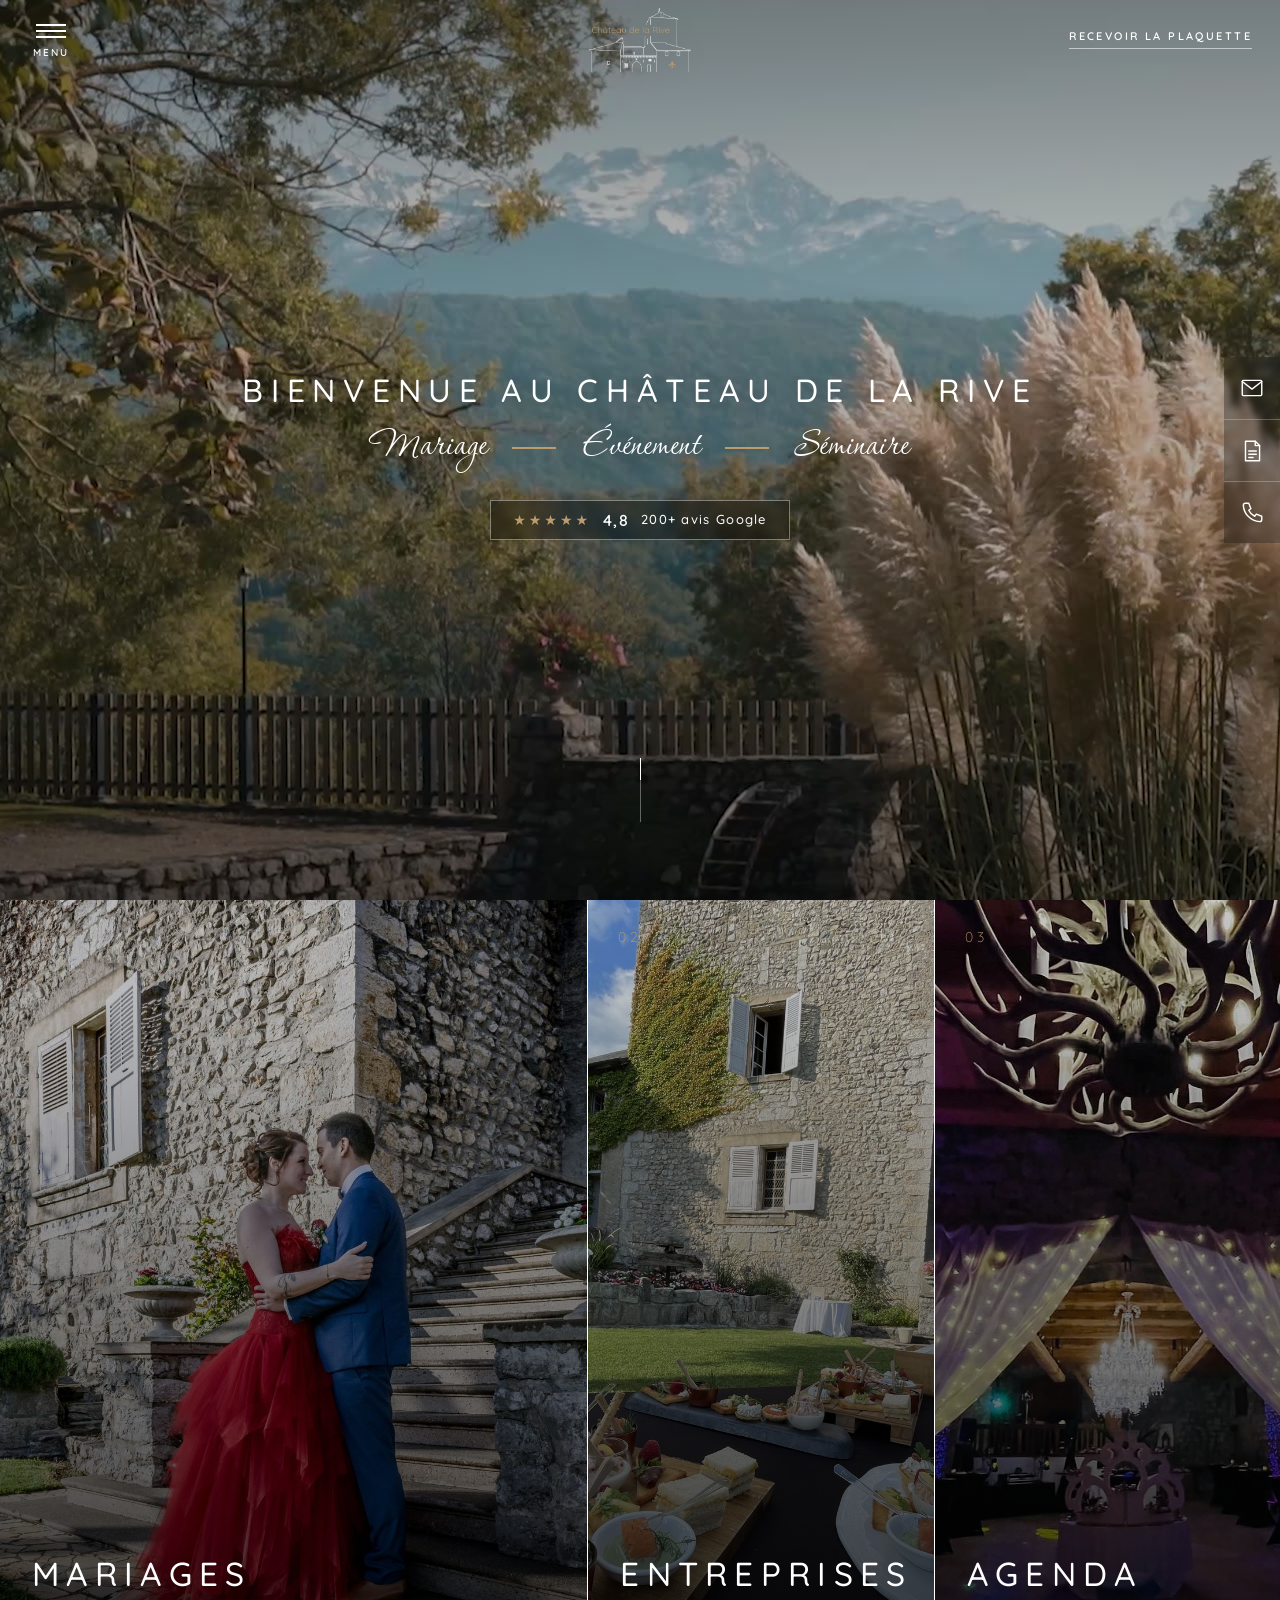
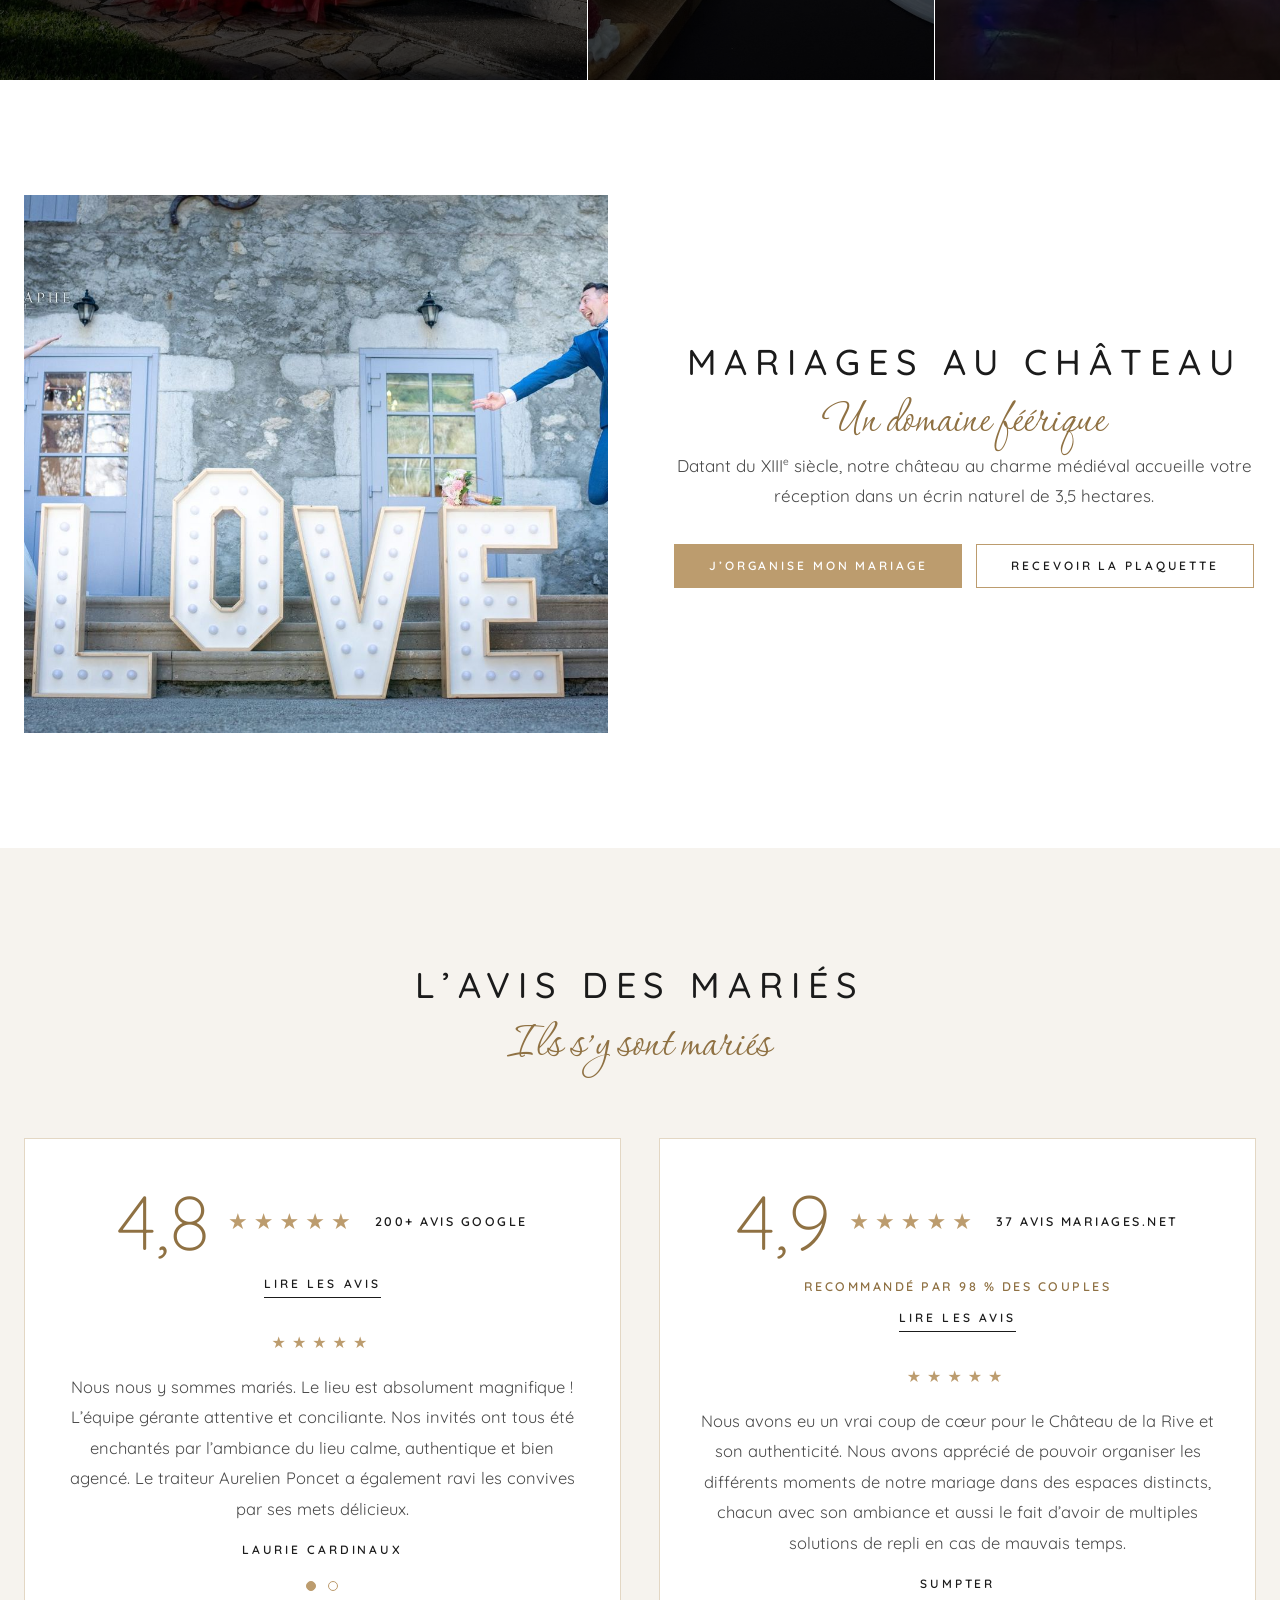
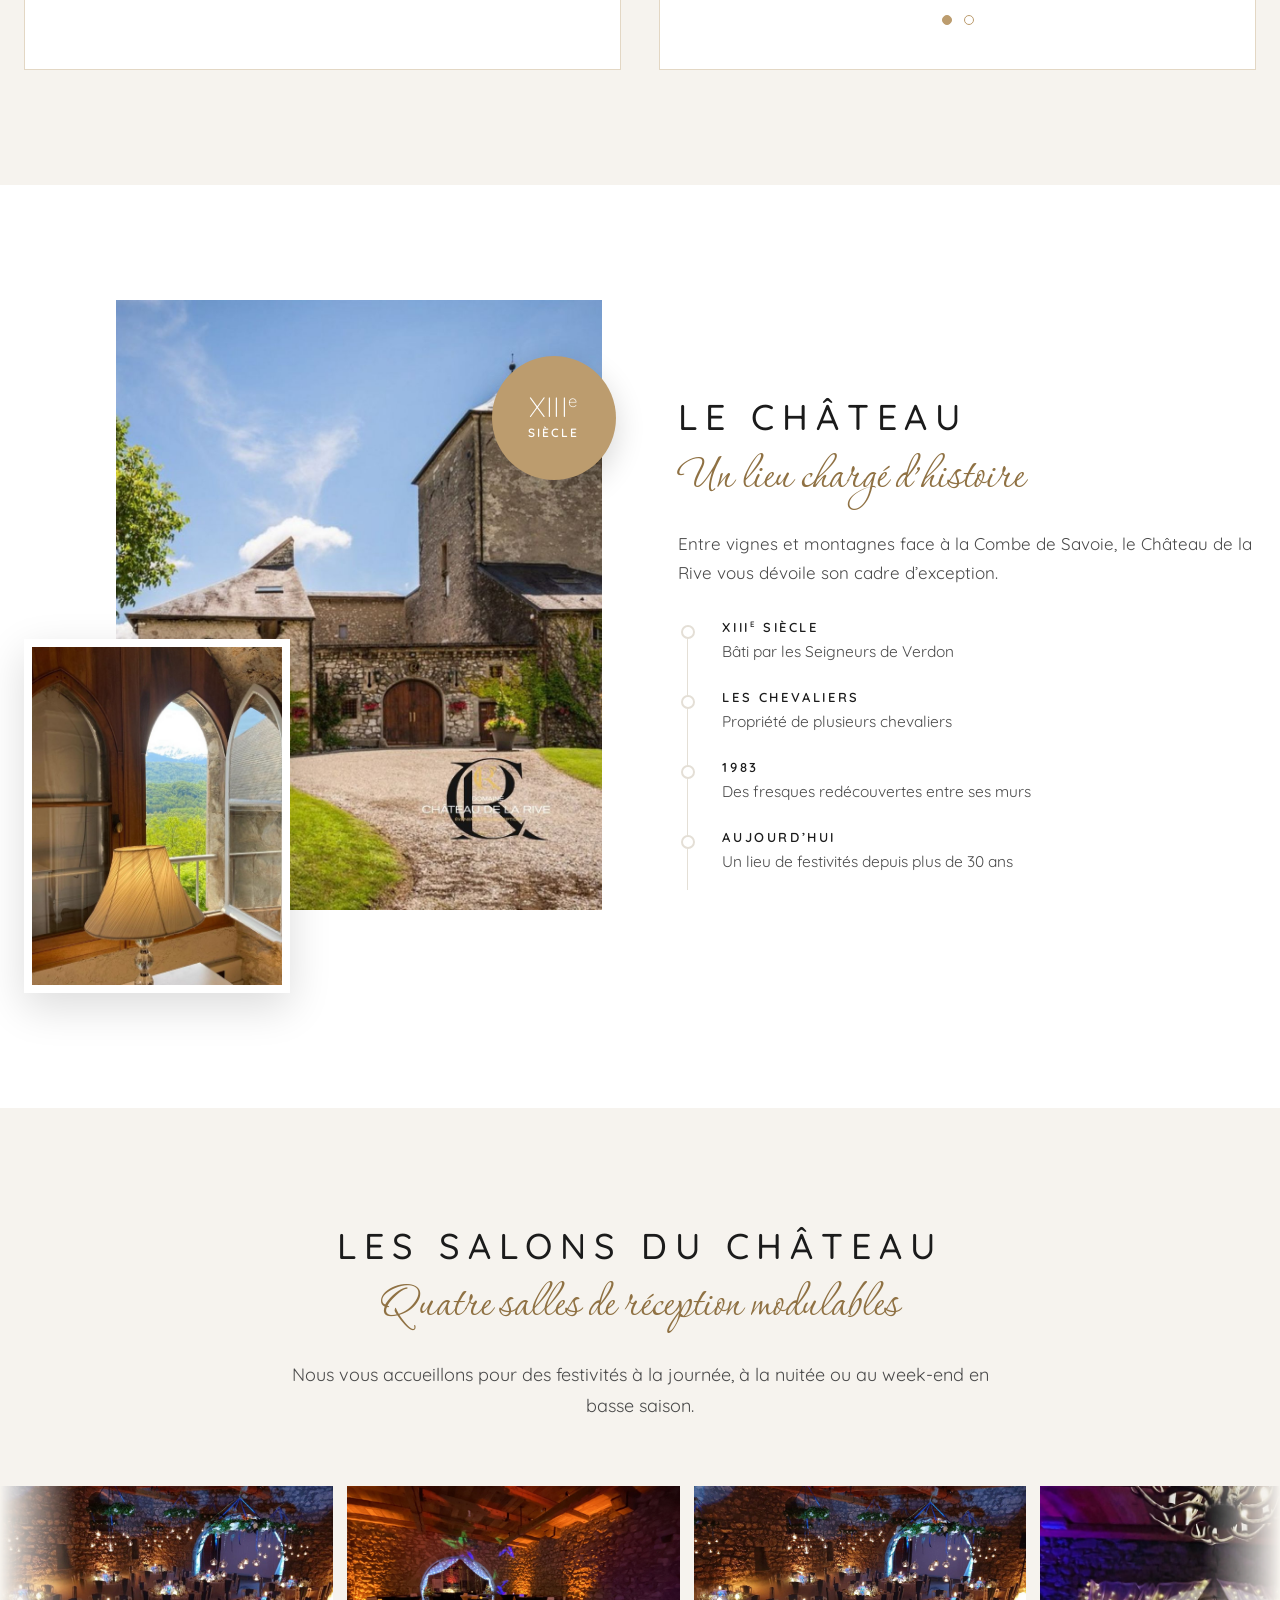
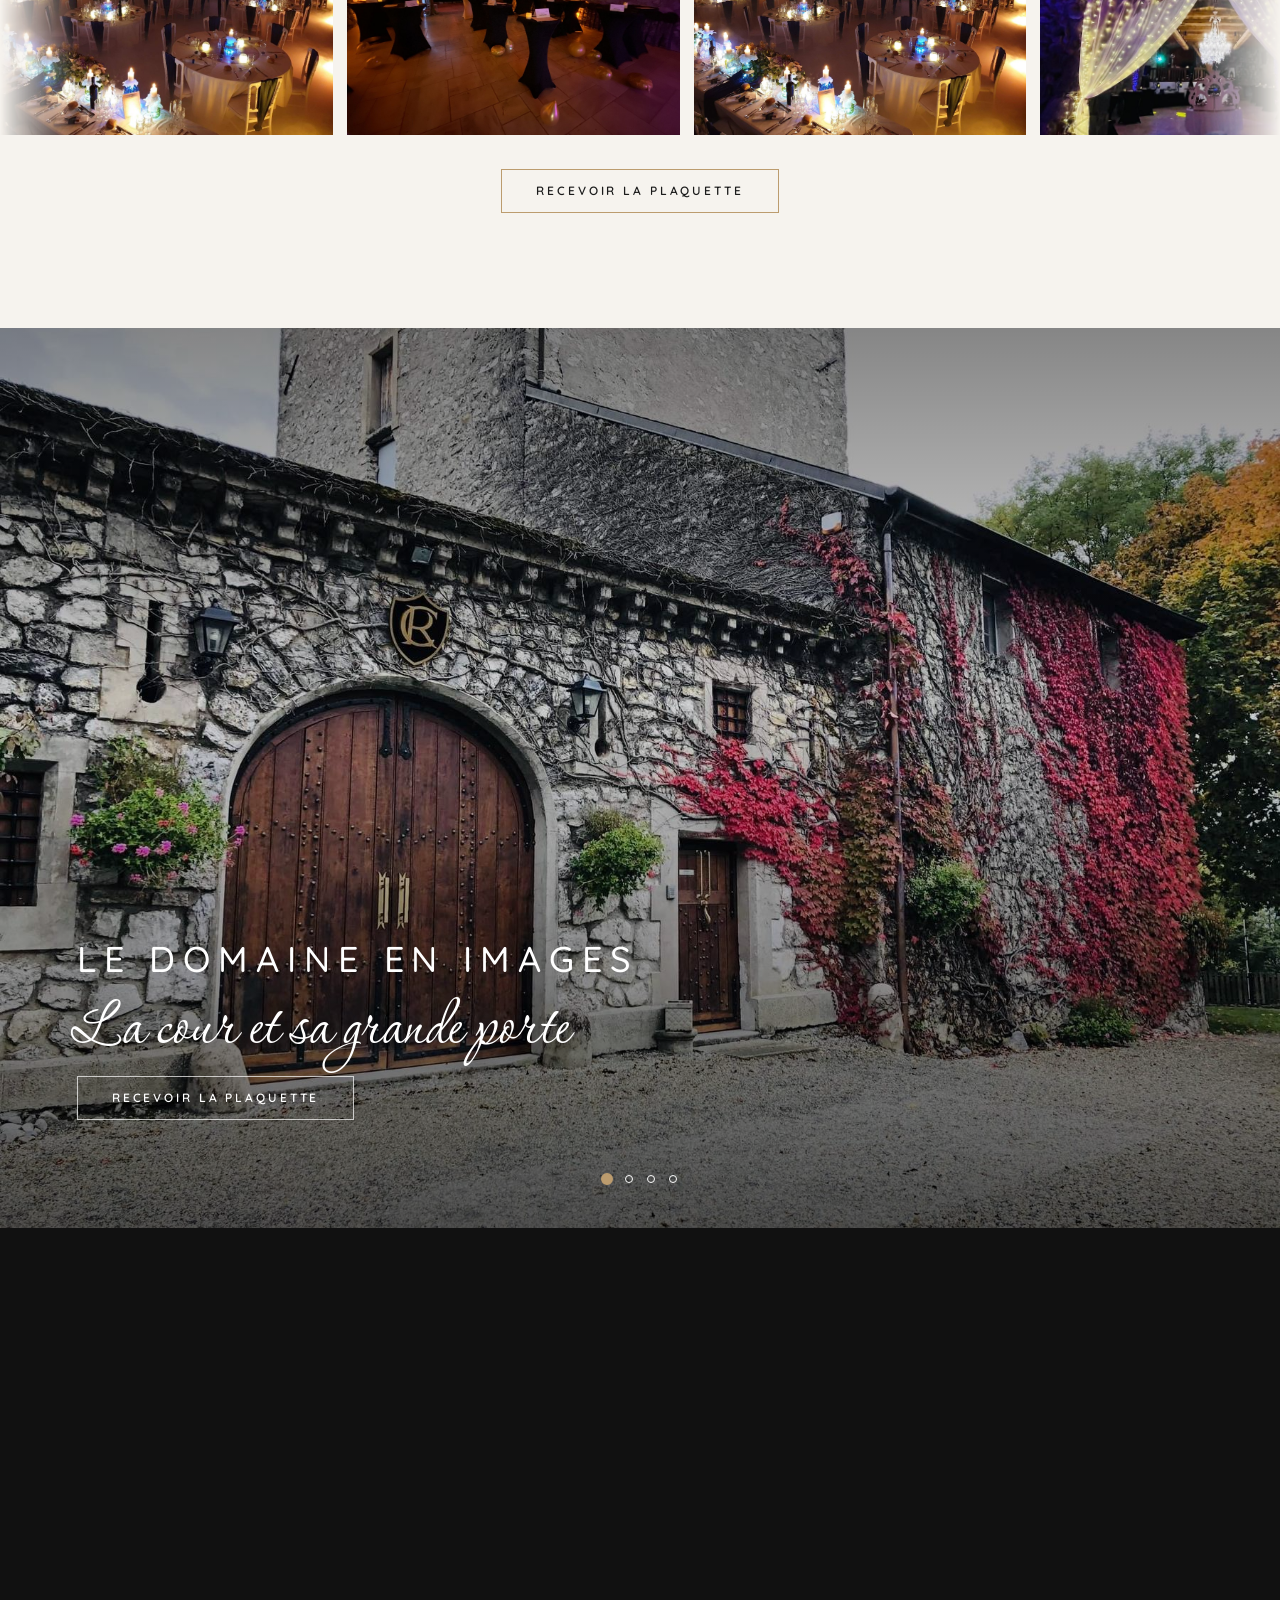
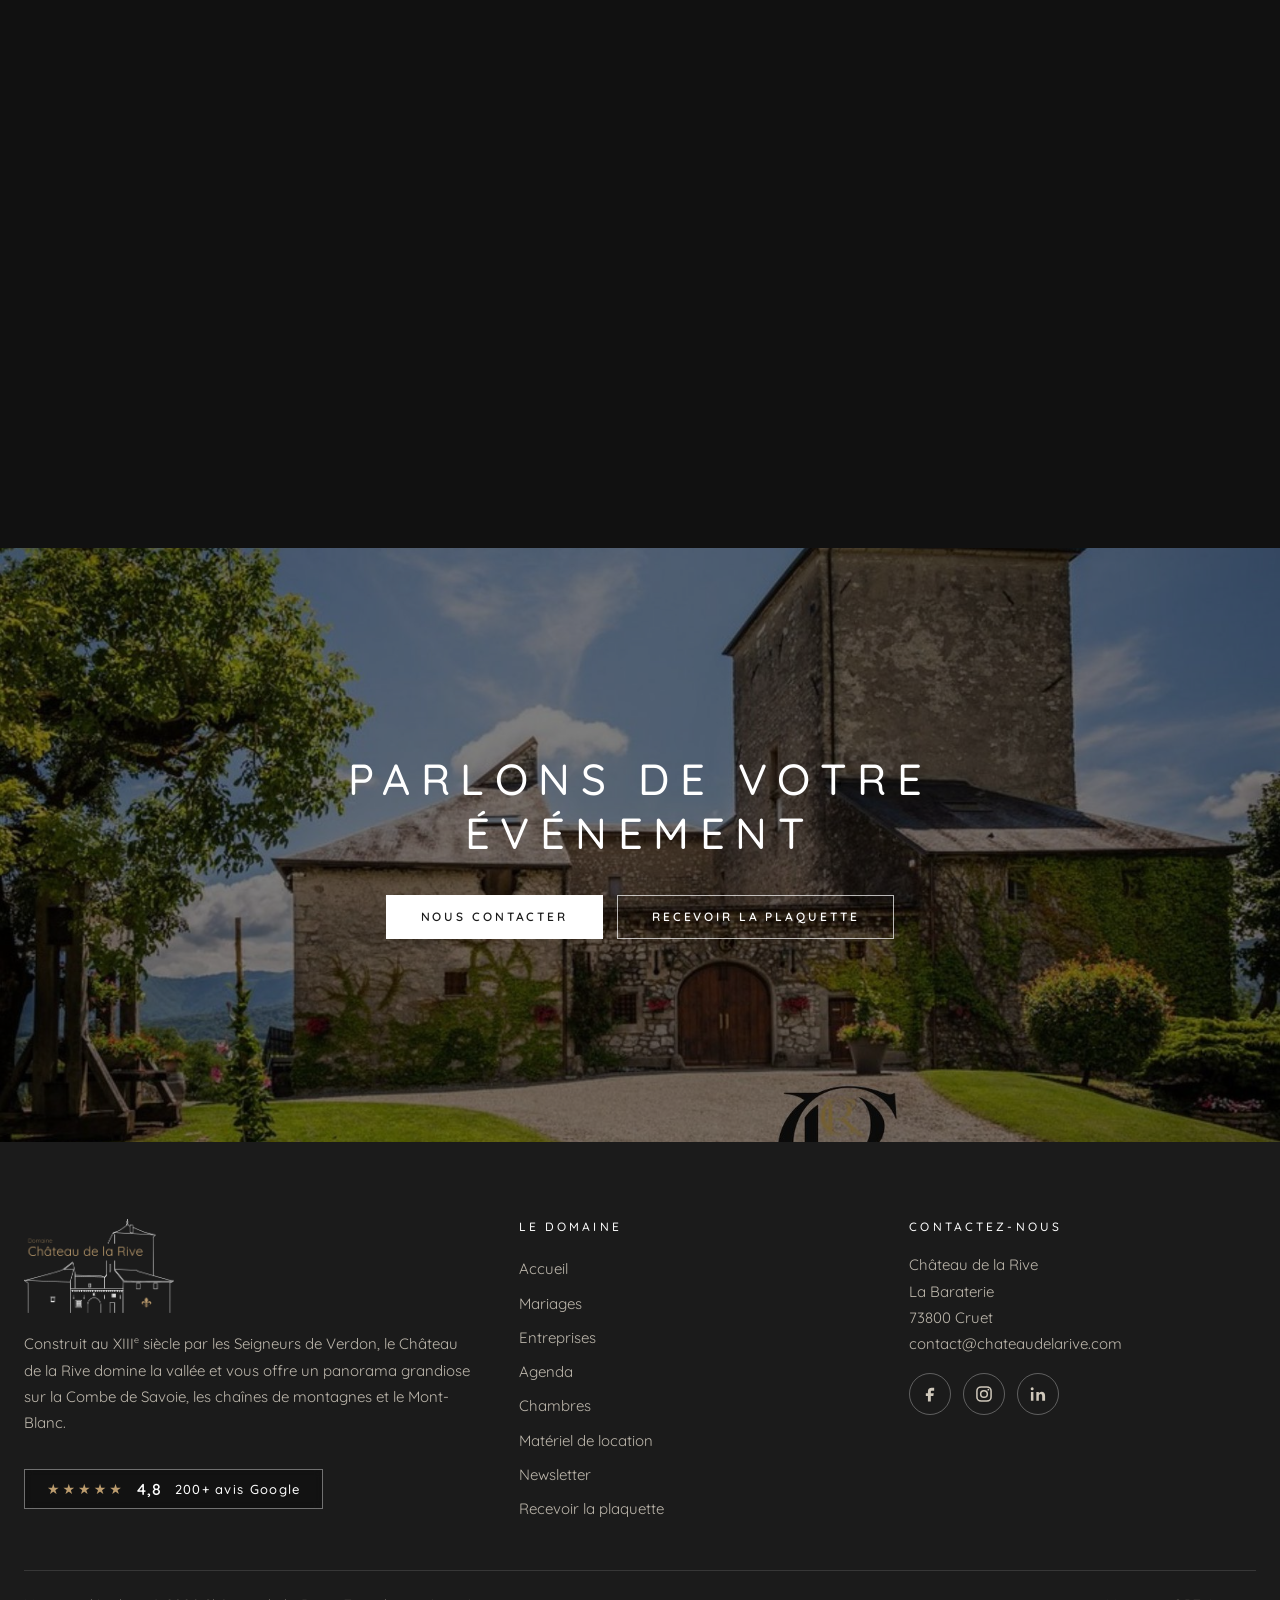
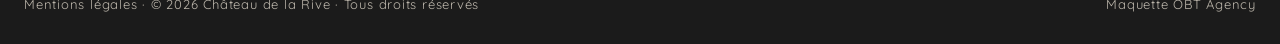
==== commit 2d4205e1: "Mise à jour de la maquette Co-Authored-By: Claude Sonnet 5.5 <noreply@anthropic.com>" ====
--- a/index.html
+++ b/index.html
@@ -11,7 +11,7 @@
 <link rel="preconnect" href="https://fonts.googleapis.com">
 <link rel="preconnect" href="https://fonts.gstatic.com" crossorigin>
 <link href="https://fonts.googleapis.com/css2?family=Corinthia:wght@400&family=Quicksand:wght@300;400;500;600;700&display=swap" rel="stylesheet">
-<link rel="stylesheet" href="css/style.css?v=b36e5153">
+<link rel="stylesheet" href="css/style.css?v=cfc4bab1">
 </head>
 <body>
 <a class="visuellement-cache" href="#contenu">Aller au contenu</a>
@@ -22,16 +22,17 @@
 </header>
 <nav class="menu-plein" id="menu-plein" aria-label="Menu principal" aria-hidden="true">
   <ul class="menu-plein__liste">
-      <li><div class="menu-plein__ligne"><a href="index.html">Accueil</a></div></li>
+      <li><div class="menu-plein__ligne"><a href="index.html" class="est-courant" aria-current="page">Accueil</a></div></li>
       <li><div class="menu-plein__ligne"><a href="mariages.html">Mariages</a></div></li>
       <li><div class="menu-plein__ligne"><a href="entreprises.html">Entreprises</a></div></li>
       <li><div class="menu-plein__ligne"><a href="evenements.html">Agenda</a></div></li>
       <li><div class="menu-plein__ligne"><a href="chambres.html">Chambres</a></div></li>
+      <li><div class="menu-plein__ligne"><a href="materiel.html">Matériel de location</a></div></li>
       <li><div class="menu-plein__ligne"><a href="contact.html">Contact</a><button class="menu-plein__bascule" type="button" aria-expanded="false" aria-label="Afficher le sous-menu Contact"><svg viewBox="0 0 14 14" aria-hidden="true"><path d="M2 4.5l5 5 5-5"/></svg></button></div><ul class="menu-plein__sous"><li><a href="contact.html">Nous contacter</a></li><li><a href="plaquette.html">Recevoir la plaquette</a></li></ul></li>
   </ul>
   <div class="menu-plein__pied">
     <p><a href="mailto:contact@chateaudelarive.com">contact@chateaudelarive.com</a><br>En cas d’urgence uniquement : <a href="tel:+33188243990">01 88 24 39 90</a></p>
-    <div class="menu-plein__rangee"><a class="note-heros note-heros--menu" href="https://www.google.com/maps?cid=9790964212091416445" target="_blank" rel="noopener" aria-label="Note de 4,8 sur 5, 200+ avis Google : ouvrir la fiche Google"><span class="etoiles" aria-hidden="true">★★★★★</span><strong>4,8</strong><span>200+ avis Google</span></a><a class="note-heros note-heros--menu note-heros--news" href="evenements.html#newsletter">Newsletter</a></div>
+    <div class="menu-plein__rangee"><a class="note-heros note-heros--menu" href="https://www.google.com/maps?cid=9790964212091416445" target="_blank" rel="noopener" aria-label="Note de 4,8 sur 5, 200+ avis Google : ouvrir la fiche Google"><span class="etoiles" aria-hidden="true">★★★★★</span><strong>4,8</strong><span>200+ avis Google</span></a><a class="note-heros note-heros--menu note-heros--news" href="newsletter.html">Newsletter</a></div>
   </div>
 </nav>
 <aside class="colonne-icones" aria-label="Accès rapides">
@@ -111,16 +112,17 @@
 </section>
 
 
-<section class="section" id="salons">
+<section class="section section--sable" id="salons">
   <div class="envelop"><div class="tete apparait"><h2>Les salons du château</h2><p class="script">Quatre salles de réception modulables</p><p class="phrase">Nous vous accueillons pour des festivités à la journée, à la nuitée ou au week-end en basse saison.</p></div></div>
   <div class="defile" data-zoom><div class="defile__piste"><figure><img src="images/salle-voutes-tables.jpg" alt="Salle voûtée en pierre, tables rondes dressées et lumières chaudes" loading="lazy"></figure><figure><img src="images/salle-pierre-lumieres.jpg" alt="Salle en pierre éclairée en orange" loading="lazy"></figure><figure><img src="images/salle-diner.jpg" alt="Dîner assis sous un lustre" loading="lazy"></figure><figure><img src="images/salle-rideaux.jpg" alt="Salle ornée de rideaux de lumières" loading="lazy"></figure><figure><img src="images/salle-rose.jpg" alt="Grande salle éclairée en rose" loading="lazy"></figure><figure><img src="images/soiree-violet.jpg" alt="Soirée éclairée en violet" loading="lazy"></figure><figure><img src="images/salon-lustre.jpg" alt="Table dressée sous un lustre en cristal" loading="lazy"></figure><figure><img src="images/regie-soiree.jpg" alt="Régie d’une soirée dans la salle voûtée" loading="lazy"></figure><span aria-hidden="true" style="display:contents"><figure><img src="images/salle-voutes-tables.jpg" alt="" loading="lazy"></figure><figure><img src="images/salle-pierre-lumieres.jpg" alt="" loading="lazy"></figure><figure><img src="images/salle-diner.jpg" alt="" loading="lazy"></figure><figure><img src="images/salle-rideaux.jpg" alt="" loading="lazy"></figure><figure><img src="images/salle-rose.jpg" alt="" loading="lazy"></figure><figure><img src="images/soiree-violet.jpg" alt="" loading="lazy"></figure><figure><img src="images/salon-lustre.jpg" alt="" loading="lazy"></figure><figure><img src="images/regie-soiree.jpg" alt="" loading="lazy"></figure></span></div></div>
+  <div class="envelop"><div class="rangee-boutons"><a class="bouton" href="plaquette.html">Recevoir la plaquette</a></div></div>
 </section>
 
 <section class="visite" id="visite" data-visite>
   <div class="visite__scene">
     <img class="visite__image est-actif" src="images/cour-portail.jpg" alt="La cour du château et sa grande porte en bois" loading="lazy" data-legende="La cour et sa grande porte"><img class="visite__image" src="images/seminaire-parc.jpg" alt="Table dressée dans le parc, avec les montagnes en arrière-plan" loading="lazy" data-legende="Le parc et les montagnes"><img class="visite__image" src="images/coucher-soleil.jpg" alt="Le château en contre-jour au coucher du soleil" loading="lazy" data-legende="La tour au coucher du soleil"><img class="visite__image" src="images/hiver-escalier.jpg" alt="L’escalier de pierre du château sous la neige" loading="lazy" data-legende="L’escalier de pierre en hiver">
     <div class="visite__voile"></div>
-    <div class="visite__texte"><h2>Le domaine en images</h2><p class="script" data-visite-legende>La cour et sa grande porte</p></div>
+    <div class="visite__texte"><h2>Le domaine en images</h2><p class="script" data-visite-legende>La cour et sa grande porte</p><a class="bouton bouton--clair" href="plaquette.html">Recevoir la plaquette</a></div>
     <div class="visite__points" aria-hidden="true"><span></span><span></span><span></span><span></span></div>
   </div>
 </section>
@@ -152,6 +154,7 @@
           <li><a href="evenements.html">Agenda</a></li>
           <li><a href="chambres.html">Chambres</a></li>
           <li><a href="materiel.html">Matériel de location</a></li>
+          <li><a href="newsletter.html">Newsletter</a></li>
           <li><a href="plaquette.html">Recevoir la plaquette</a></li>
         </ul>
       </div>
@@ -168,6 +171,6 @@
   </div>
 </footer>
 <dialog class="visionneuse" aria-label="Photo en grand"><button class="v-fermer" type="button" aria-label="Fermer">×</button><button class="v-prec" type="button" aria-label="Photo précédente">‹</button><img src="" alt=""><button class="v-suiv" type="button" aria-label="Photo suivante">›</button></dialog>
-<script src="js/main.js?v=b36e5153"></script>
+<script src="js/main.js?v=cfc4bab1"></script>
 </body>
 </html>
--- a/css/style.css
+++ b/css/style.css
@@ -619,3 +619,29 @@
 @media (max-width: 860px) { .rangee-photos { grid-template-columns: 1fr; } }
 
 body { overflow-x: clip; }
+
+/* 12. Retours du 30/10/2026 (suite) -------------------------------------- */
+.menu-plein__ligne > a.est-courant { outline: 1px solid var(--or); outline-offset: 6px; color: var(--or); }
+.menu-plein__ligne > a:focus-visible { outline: 1px solid var(--or); outline-offset: 6px; }
+.menu-ouvert .menu-plein__liste > li:nth-child(7) { transition-delay: .55s; }
+.bande-avis { background: var(--noir); color: #fff; overflow: hidden; padding: 26px 0; }
+.bande-avis__piste { list-style: none; margin: 0; padding: 0; display: flex; gap: 0; width: max-content; }
+.bande-avis__piste.est-anime { animation: defile-avis 70s linear infinite; }
+.bande-avis:hover .bande-avis__piste { animation-play-state: paused; }
+.bande-avis li { display: flex; flex-direction: column; align-items: center; gap: 6px; padding: 0 clamp(28px, 4vw, 64px); border-right: 1px solid rgba(255,255,255,.2); white-space: nowrap; }
+.bande-avis .etoiles { margin: 0; font-size: 12px; letter-spacing: 4px; }
+.bande-avis q { quotes: none; font: 300 clamp(20px, 2.2vw, 30px)/1.3 var(--f-script, var(--f-texte)); font-family: var(--f-script); font-size: clamp(30px, 3vw, 42px); }
+.bande-avis cite { font: 600 11px/1.4 var(--f-texte); letter-spacing: .22em; text-transform: uppercase; font-style: normal; color: #cfc8bb; }
+@keyframes defile-avis { to { transform: translateX(-50%); } }
+@media (prefers-reduced-motion: reduce) { .bande-avis__piste { flex-wrap: wrap; width: auto; justify-content: center; row-gap: 22px; } }
+.reserver__cartes { display: grid; grid-template-columns: repeat(2, 1fr); gap: clamp(18px, 3vw, 44px); max-width: 1000px; margin: 0 auto; }
+.reserver__carte { background: #fff; border: 1px solid rgba(176,141,87,.35); padding: clamp(26px, 3.4vw, 48px); text-align: center; }
+.reserver__carte h3 { font-size: 15px; letter-spacing: .18em; text-transform: uppercase; margin-bottom: 12px; }
+.reserver__carte p { margin: 0; }
+.fiche-formulaire--centre { max-width: 620px; margin-left: auto; margin-right: auto; text-align: center; }
+.formulaire--centre { display: flex; flex-direction: column; align-items: center; gap: 22px; text-align: center; }
+.formulaire--centre > div { width: 100%; }
+.formulaire--centre input[type="email"] { text-align: center; }
+.formulaire--centre .case { justify-content: center; text-align: center; align-items: center; }
+.newsletter .rangee-boutons { margin-top: 28px; }
+@media (max-width: 860px) { .reserver__cartes { grid-template-columns: 1fr; } .bande-avis q { font-size: 28px; } }
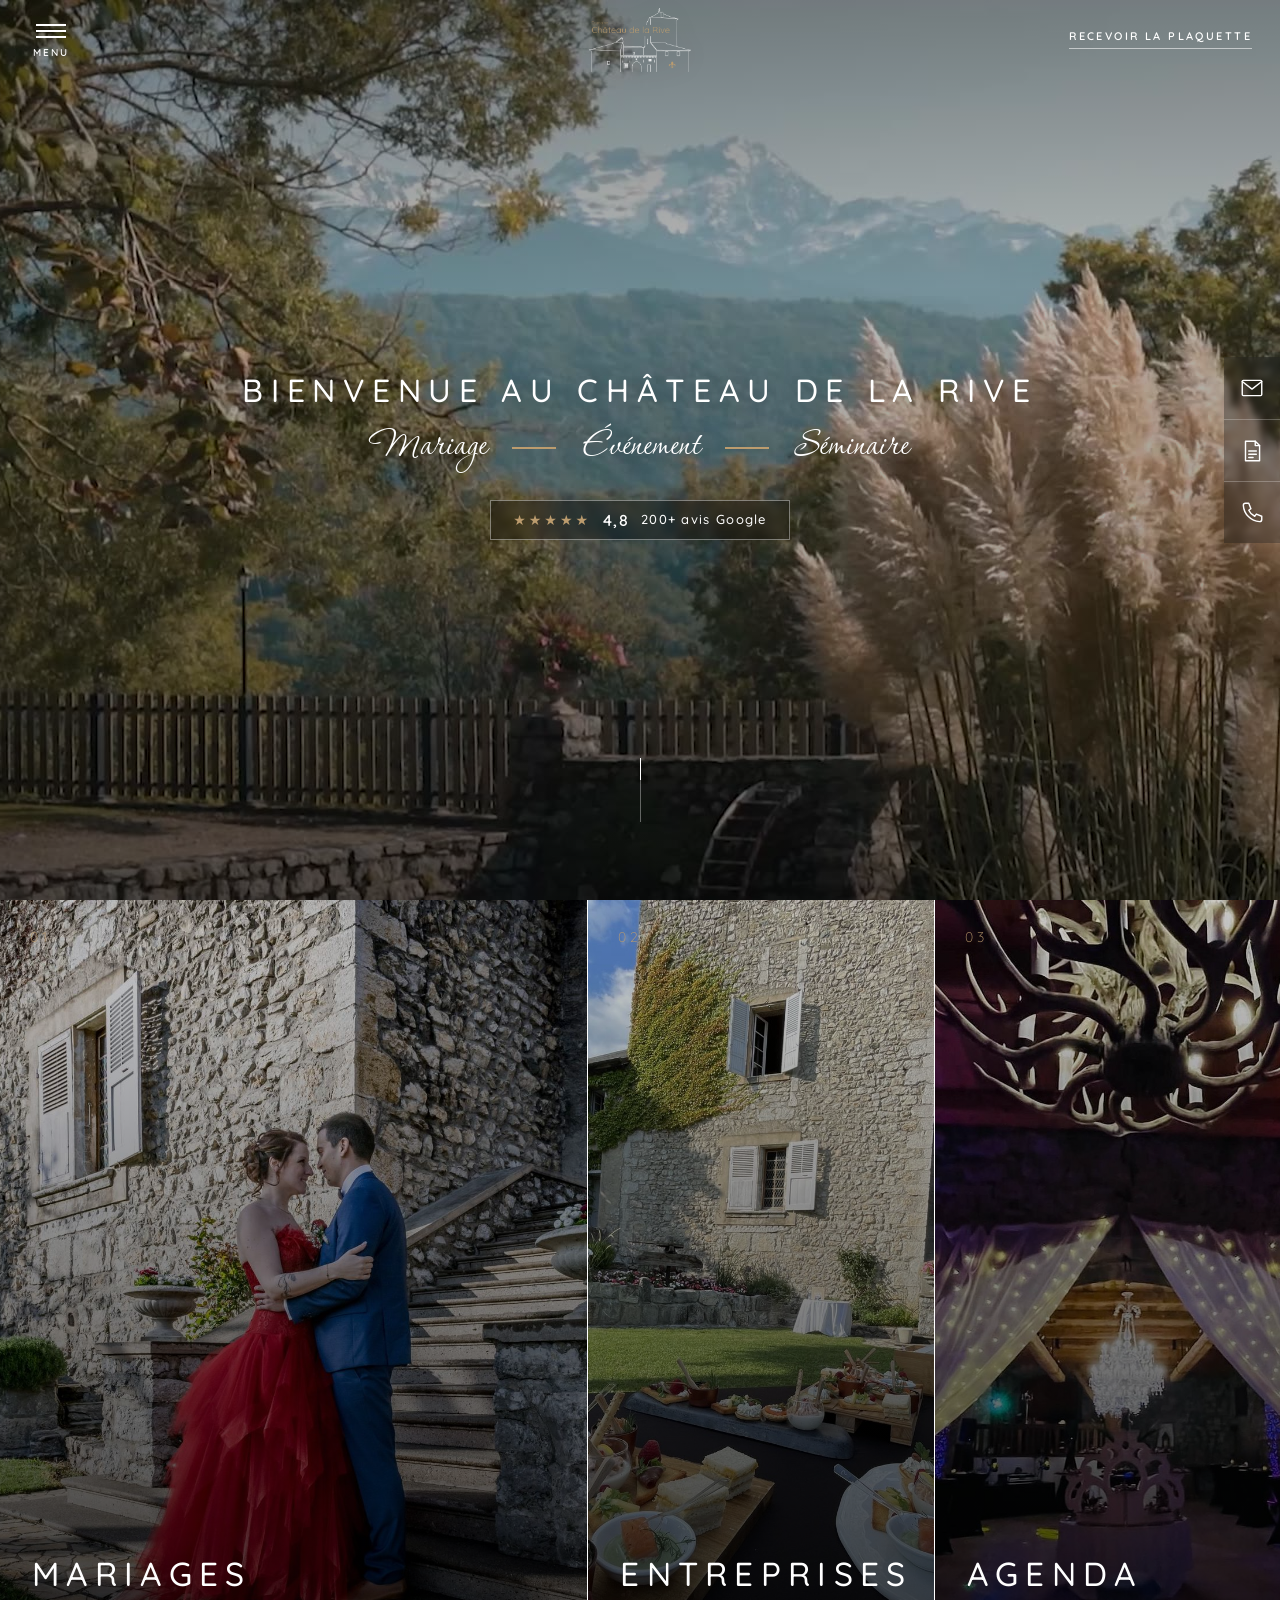
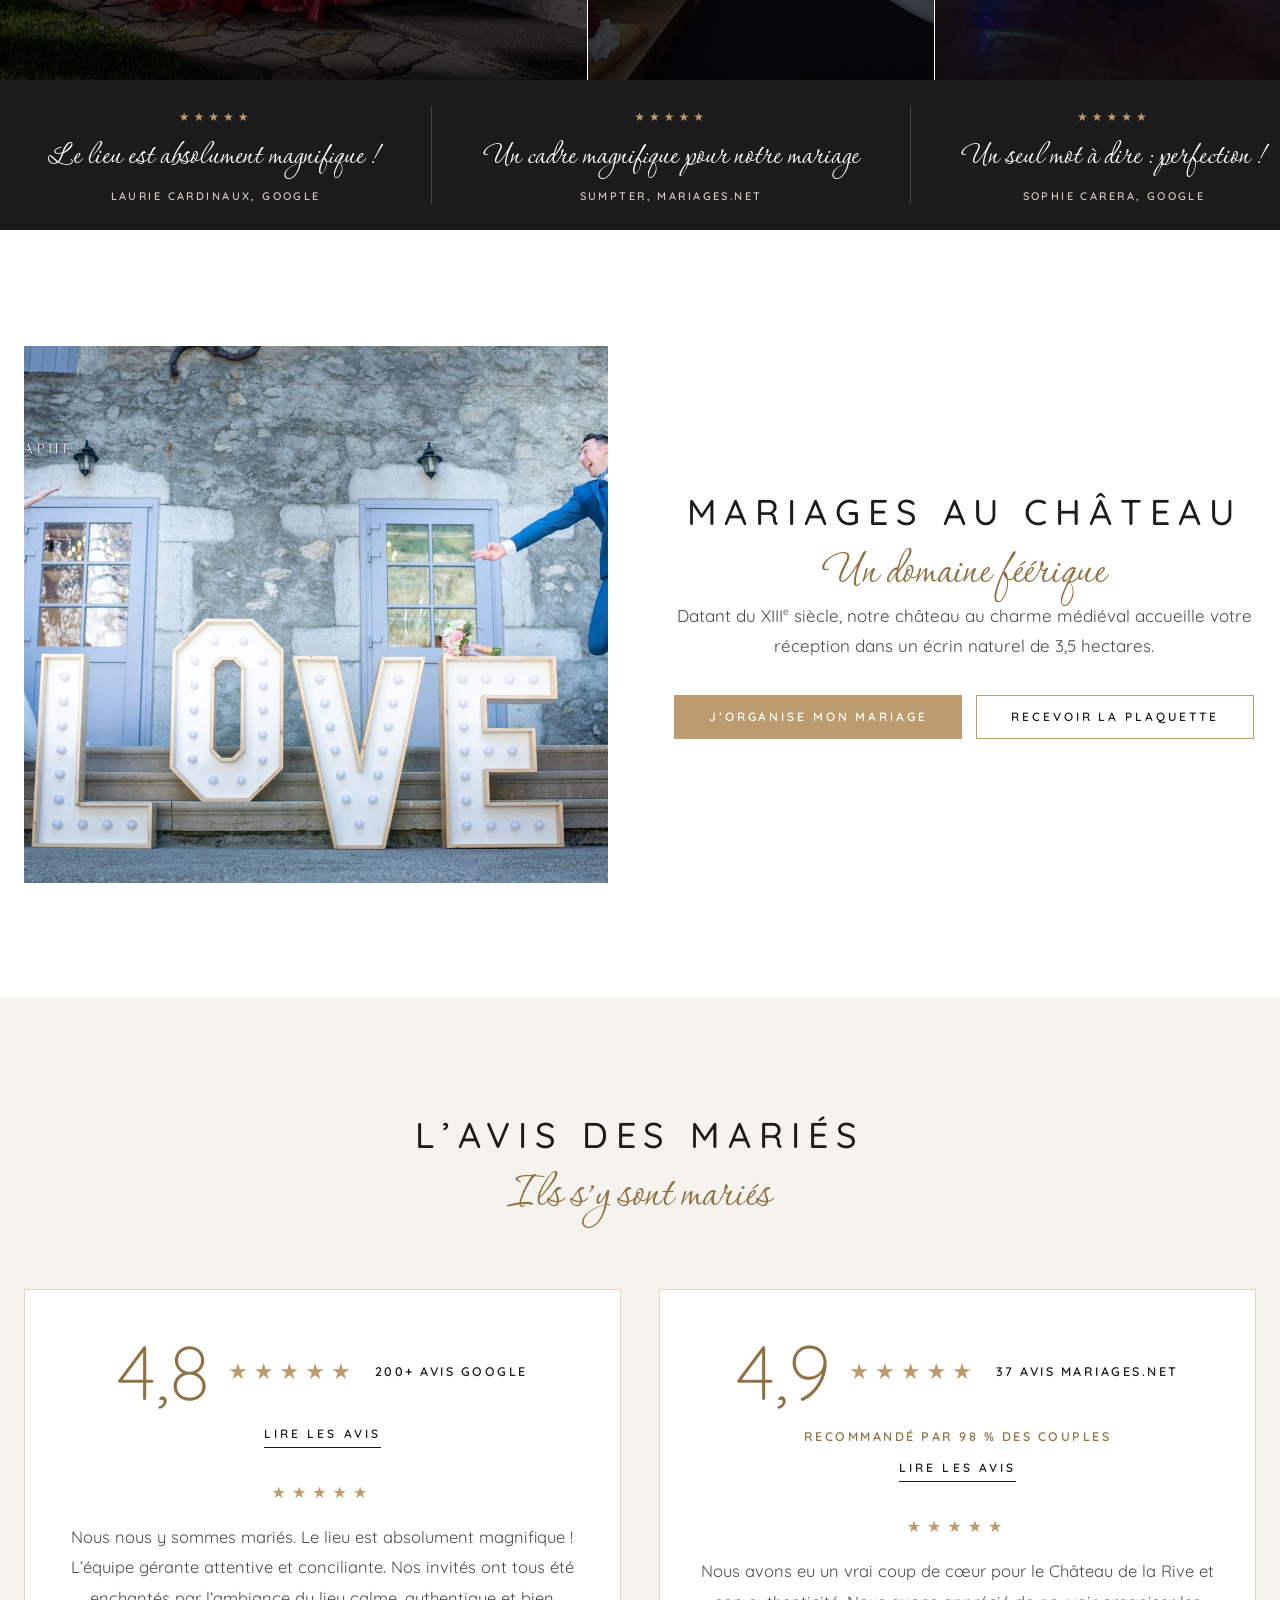
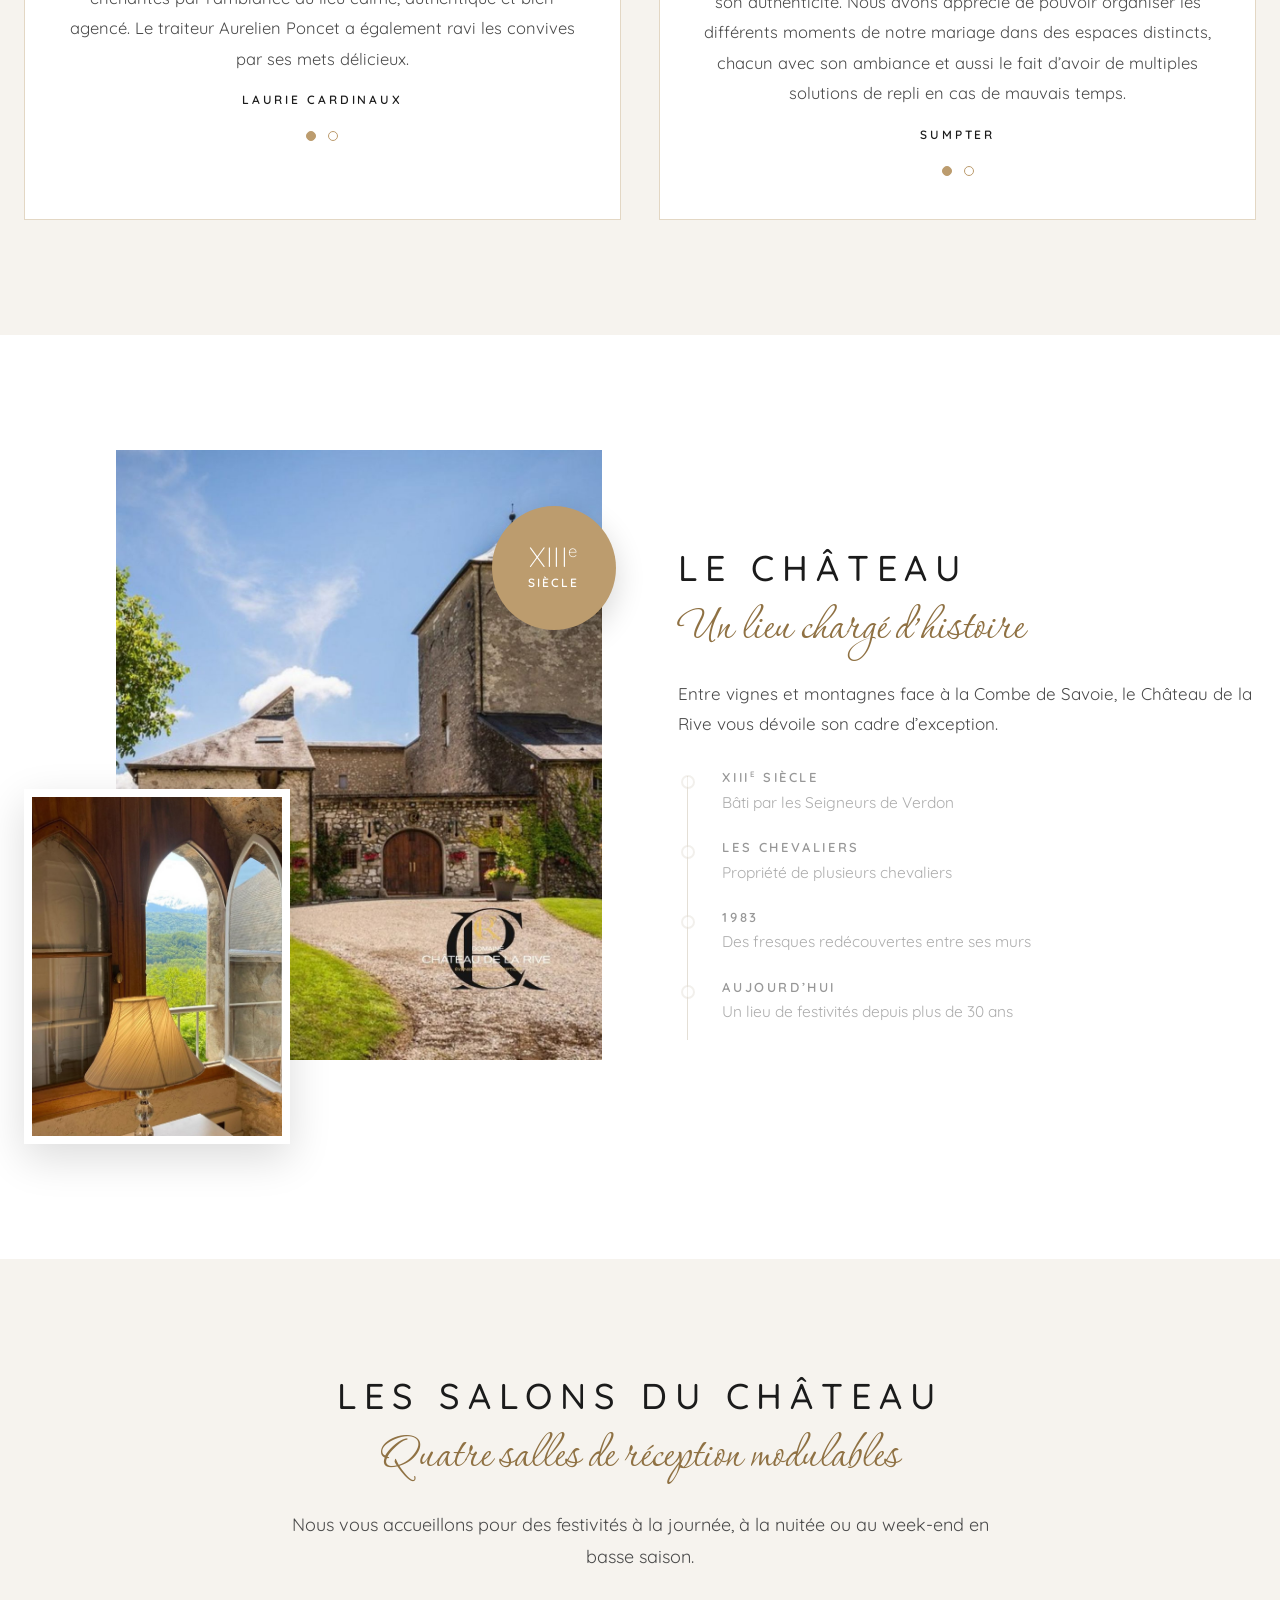
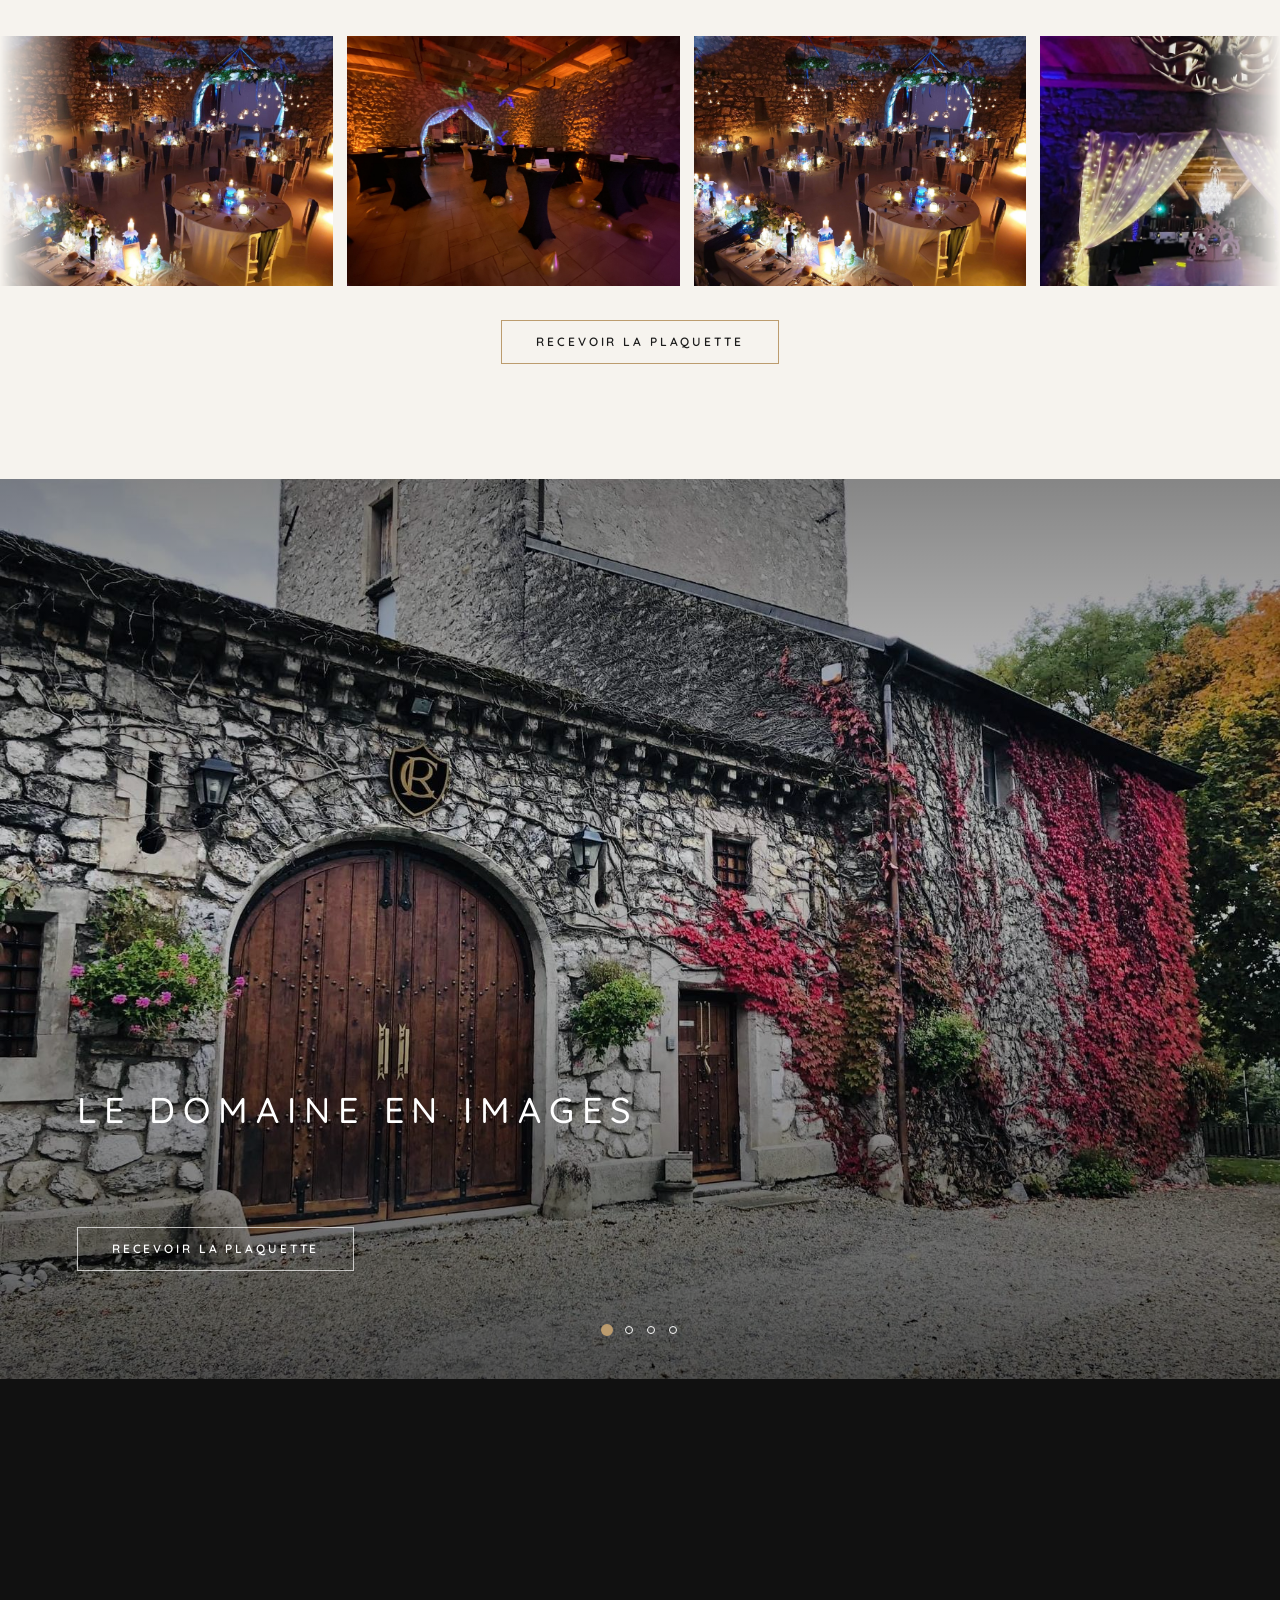
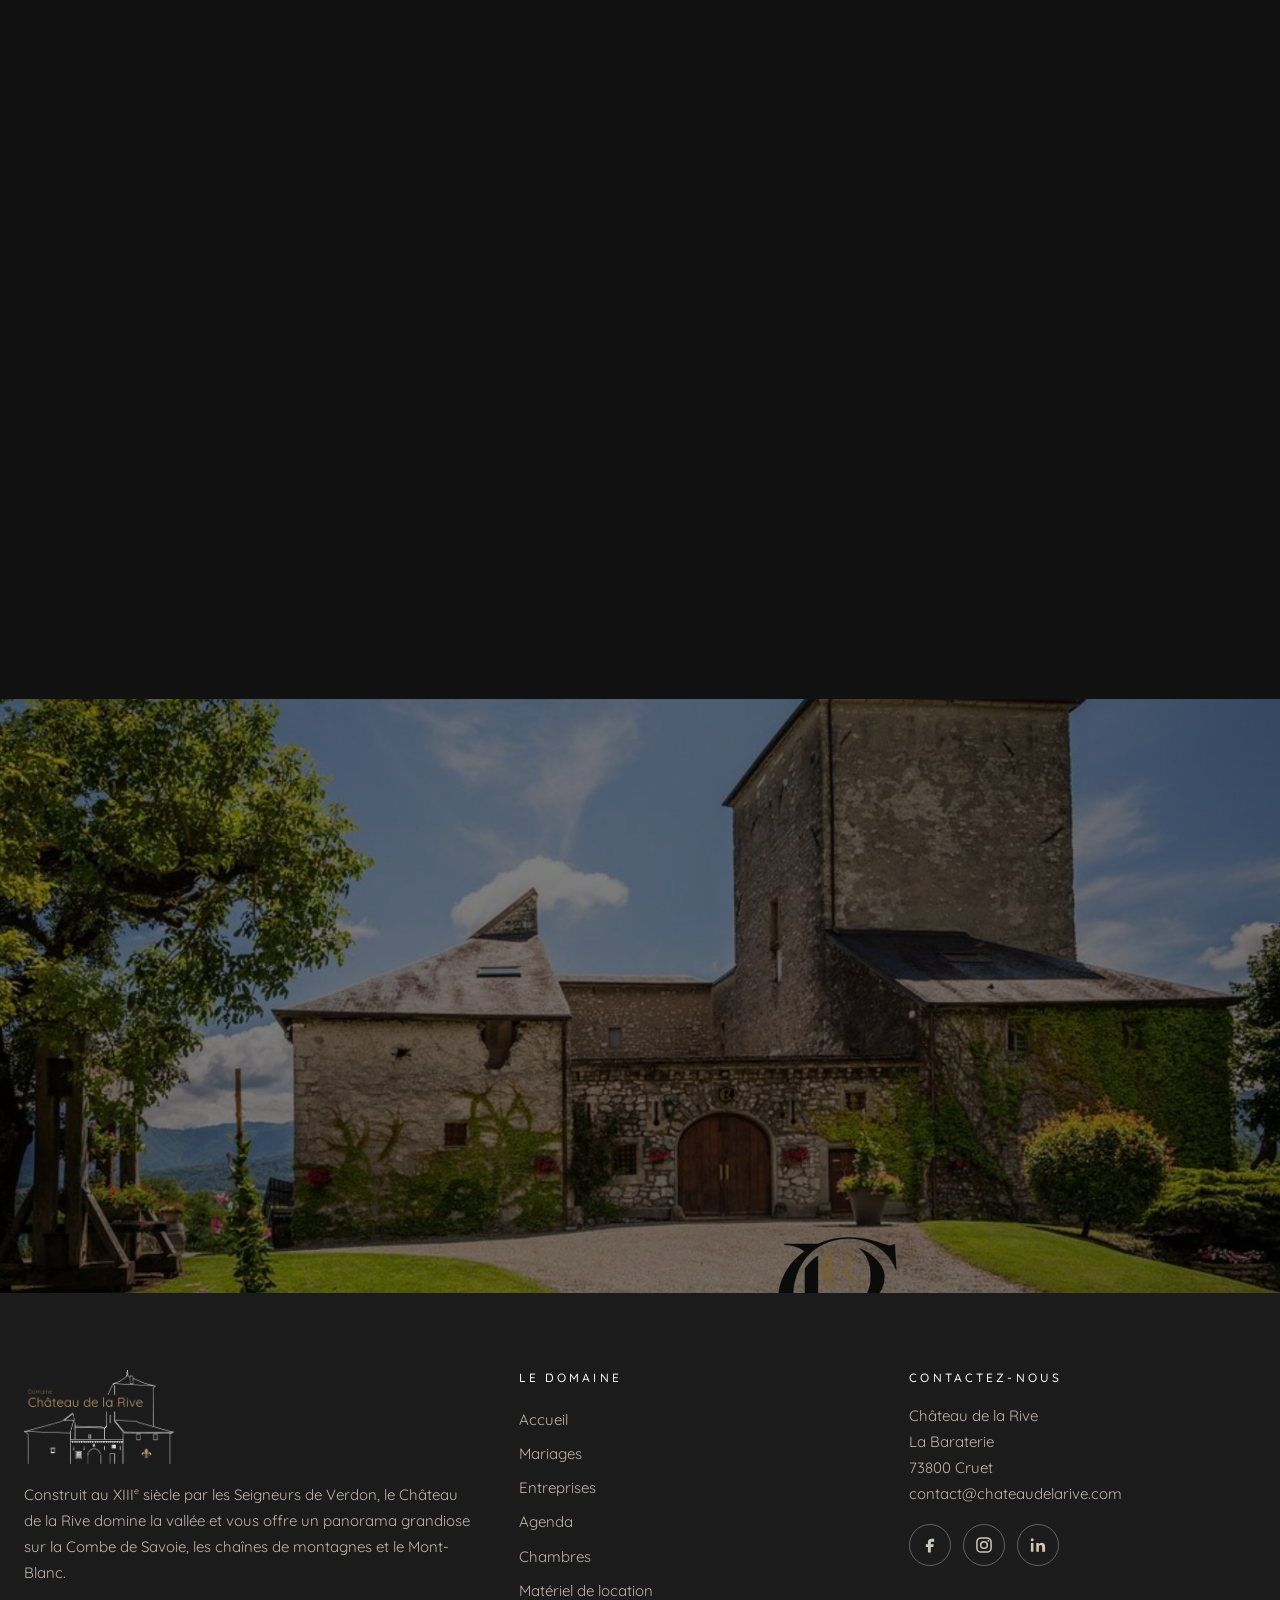
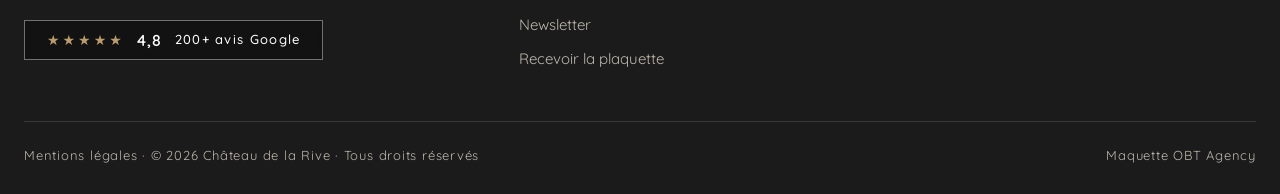
==== commit e9529ccb: "Mise à jour de la maquette Co-Authored-By: Claude Sonnet 5.5 <noreply@anthropic.com>" ====
--- a/index.html
+++ b/index.html
@@ -11,7 +11,7 @@
 <link rel="preconnect" href="https://fonts.googleapis.com">
 <link rel="preconnect" href="https://fonts.gstatic.com" crossorigin>
 <link href="https://fonts.googleapis.com/css2?family=Corinthia:wght@400&family=Quicksand:wght@300;400;500;600;700&display=swap" rel="stylesheet">
-<link rel="stylesheet" href="css/style.css?v=cfc4bab1">
+<link rel="stylesheet" href="css/style.css?v=1c5ca8f3">
 </head>
 <body>
 <a class="visuellement-cache" href="#contenu">Aller au contenu</a>
@@ -72,7 +72,7 @@
     <div class="porte__bas"><h2>Agenda</h2><p class="script">un château vivant, toute l’année</p><p>Le Château de la Rive ouvre ses portes au grand public à travers une programmation rythmée par des expériences conviviales, festives et immersives.</p><span class="lien">Découvrir</span></div>
   </a>
 </div>
-
+<section class="bande-avis" aria-label="Ce que disent les mariés"><ul class="bande-avis__piste"><li><span class="etoiles" aria-hidden="true">★★★★★</span><q>Le lieu est absolument magnifique !</q><cite>Laurie Cardinaux, Google</cite></li><li><span class="etoiles" aria-hidden="true">★★★★★</span><q>Un cadre magnifique pour notre mariage</q><cite>Sumpter, Mariages.net</cite></li><li><span class="etoiles" aria-hidden="true">★★★★★</span><q>Un seul mot à dire : perfection !</q><cite>Sophie Carera, Google</cite></li><li><span class="etoiles" aria-hidden="true">★★★★★</span><q>Soirée magique et inoubliable</q><cite>Karla, Mariages.net</cite></li><li><span class="etoiles" aria-hidden="true">★★★★★</span><q>Un domaine magnifique qui nous a permis de vivre un mariage magique et inoubliable.</q><cite>Jules Rubel parpillon, Google</cite></li><li><span class="etoiles" aria-hidden="true">★★★★★</span><q>Un réel coup de cœur</q><cite>Aurélie, Mariages.net</cite></li><li><span class="etoiles" aria-hidden="true">★★★★★</span><q>Superbe château plein de charme et d’élégance.</q><cite>Nicolas Ruiz, Google</cite></li><li><span class="etoiles" aria-hidden="true">★★★★★</span><q>Un lieu sublime pour un mariage de rêve</q><cite>Lili, Mariages.net</cite></li><li><span class="etoiles" aria-hidden="true">★★★★★</span><q>Nous recommandons grandement ce lieu.</q><cite>Arnaud Vey, Google</cite></li><li><span class="etoiles" aria-hidden="true">★★★★★</span><q>Cadre exceptionnel</q><cite>Ludivine, Mariages.net</cite></li><li><span class="etoiles" aria-hidden="true">★★★★★</span><q>Beau château dans un cadre idyllique.</q><cite>Aurora Sanavixay, Google</cite></li><li><span class="etoiles" aria-hidden="true">★★★★★</span><q>Perfection !</q><cite>Anais, Mariages.net</cite></li></ul></section>
 <section class="section bloc-mariage" id="mariage">
   <div class="envelop bloc-mariage__grille">
     <div class="bloc-mariage__photo apparait"><img src="images/mariage-love.jpg" alt="Les mariés devant les lettres lumineuses LOVE" loading="lazy"></div>
@@ -171,6 +171,6 @@
   </div>
 </footer>
 <dialog class="visionneuse" aria-label="Photo en grand"><button class="v-fermer" type="button" aria-label="Fermer">×</button><button class="v-prec" type="button" aria-label="Photo précédente">‹</button><img src="" alt=""><button class="v-suiv" type="button" aria-label="Photo suivante">›</button></dialog>
-<script src="js/main.js?v=cfc4bab1"></script>
+<script src="js/main.js?v=1c5ca8f3"></script>
 </body>
 </html>
--- a/css/style.css
+++ b/css/style.css
@@ -645,3 +645,6 @@
 .formulaire--centre .case { justify-content: center; text-align: center; align-items: center; }
 .newsletter .rangee-boutons { margin-top: 28px; }
 @media (max-width: 860px) { .reserver__cartes { grid-template-columns: 1fr; } .bande-avis q { font-size: 28px; } }
+.notes-heros { display: flex; flex-wrap: wrap; gap: 12px; justify-content: center; align-items: center; }
+.notes-heros .note-heros { margin-top: 30px; }
+@media (max-width: 560px) { .notes-heros .note-heros { margin-top: 14px; } }
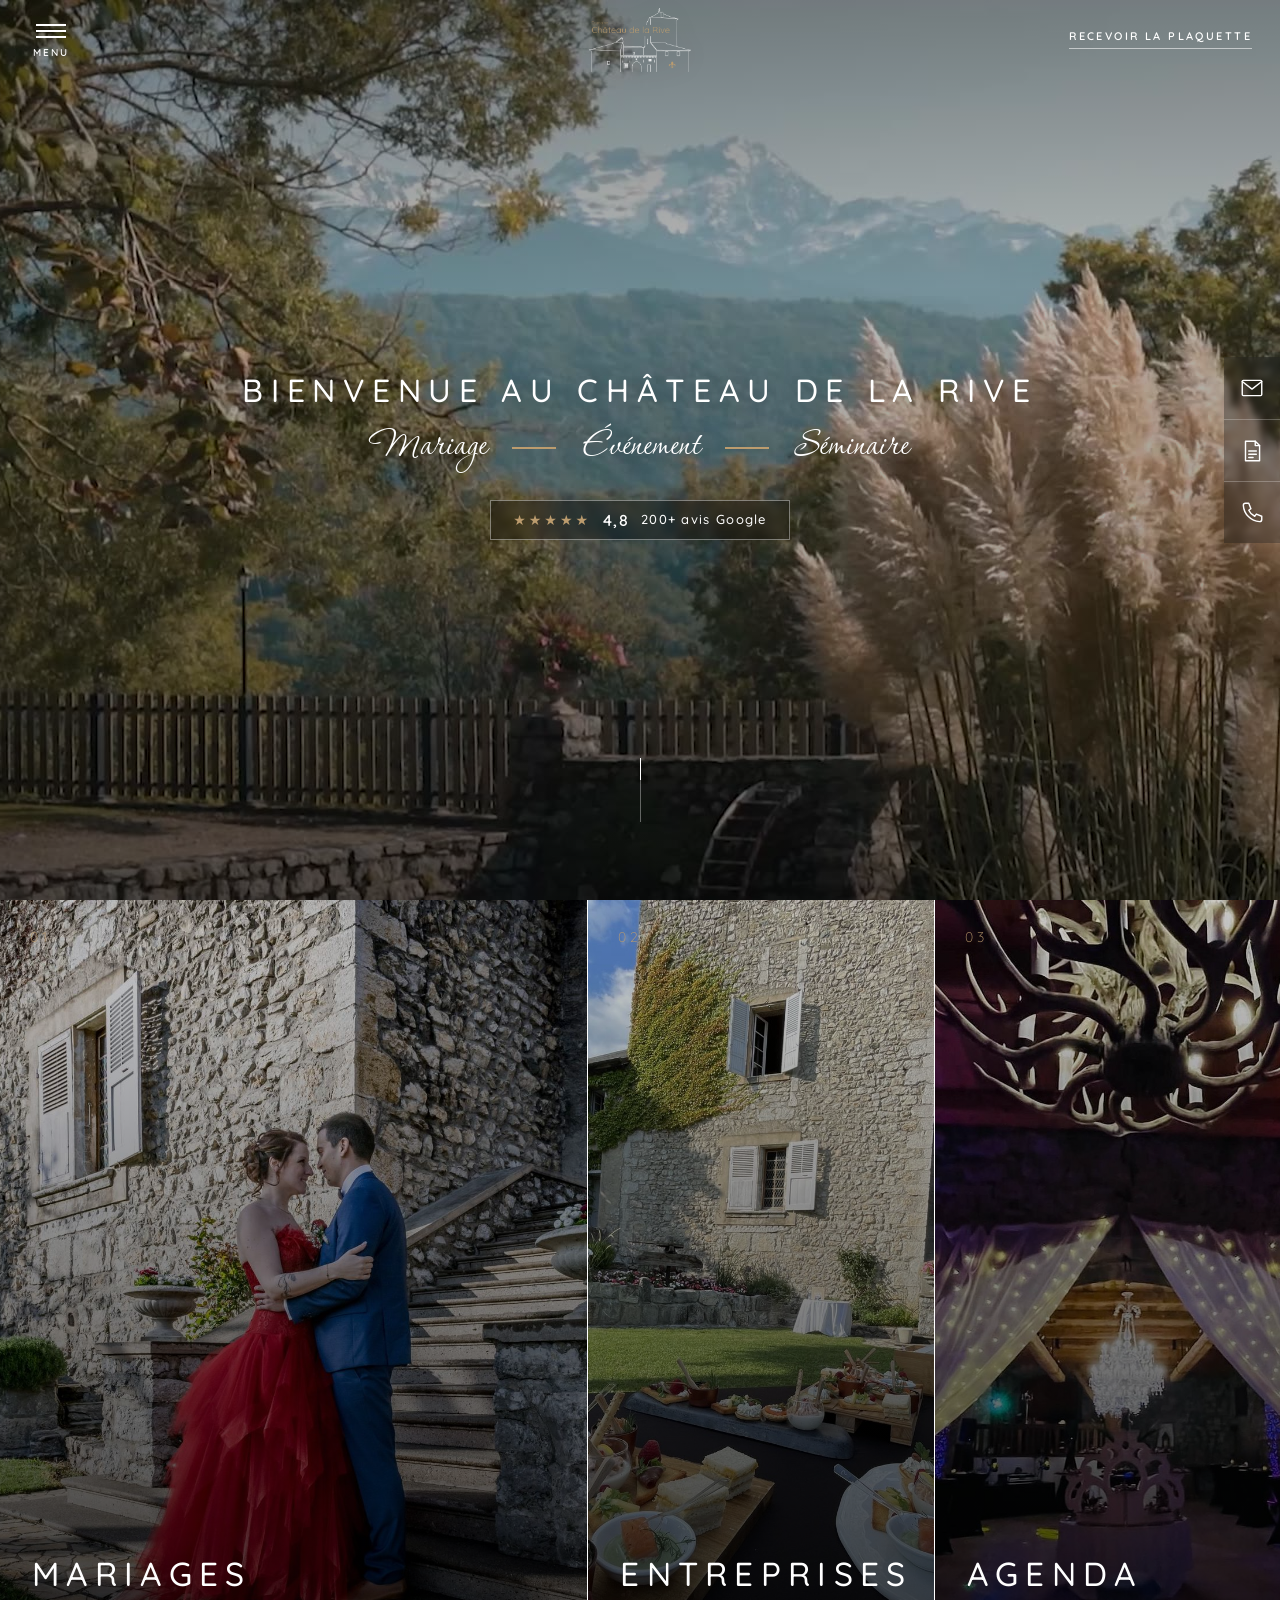
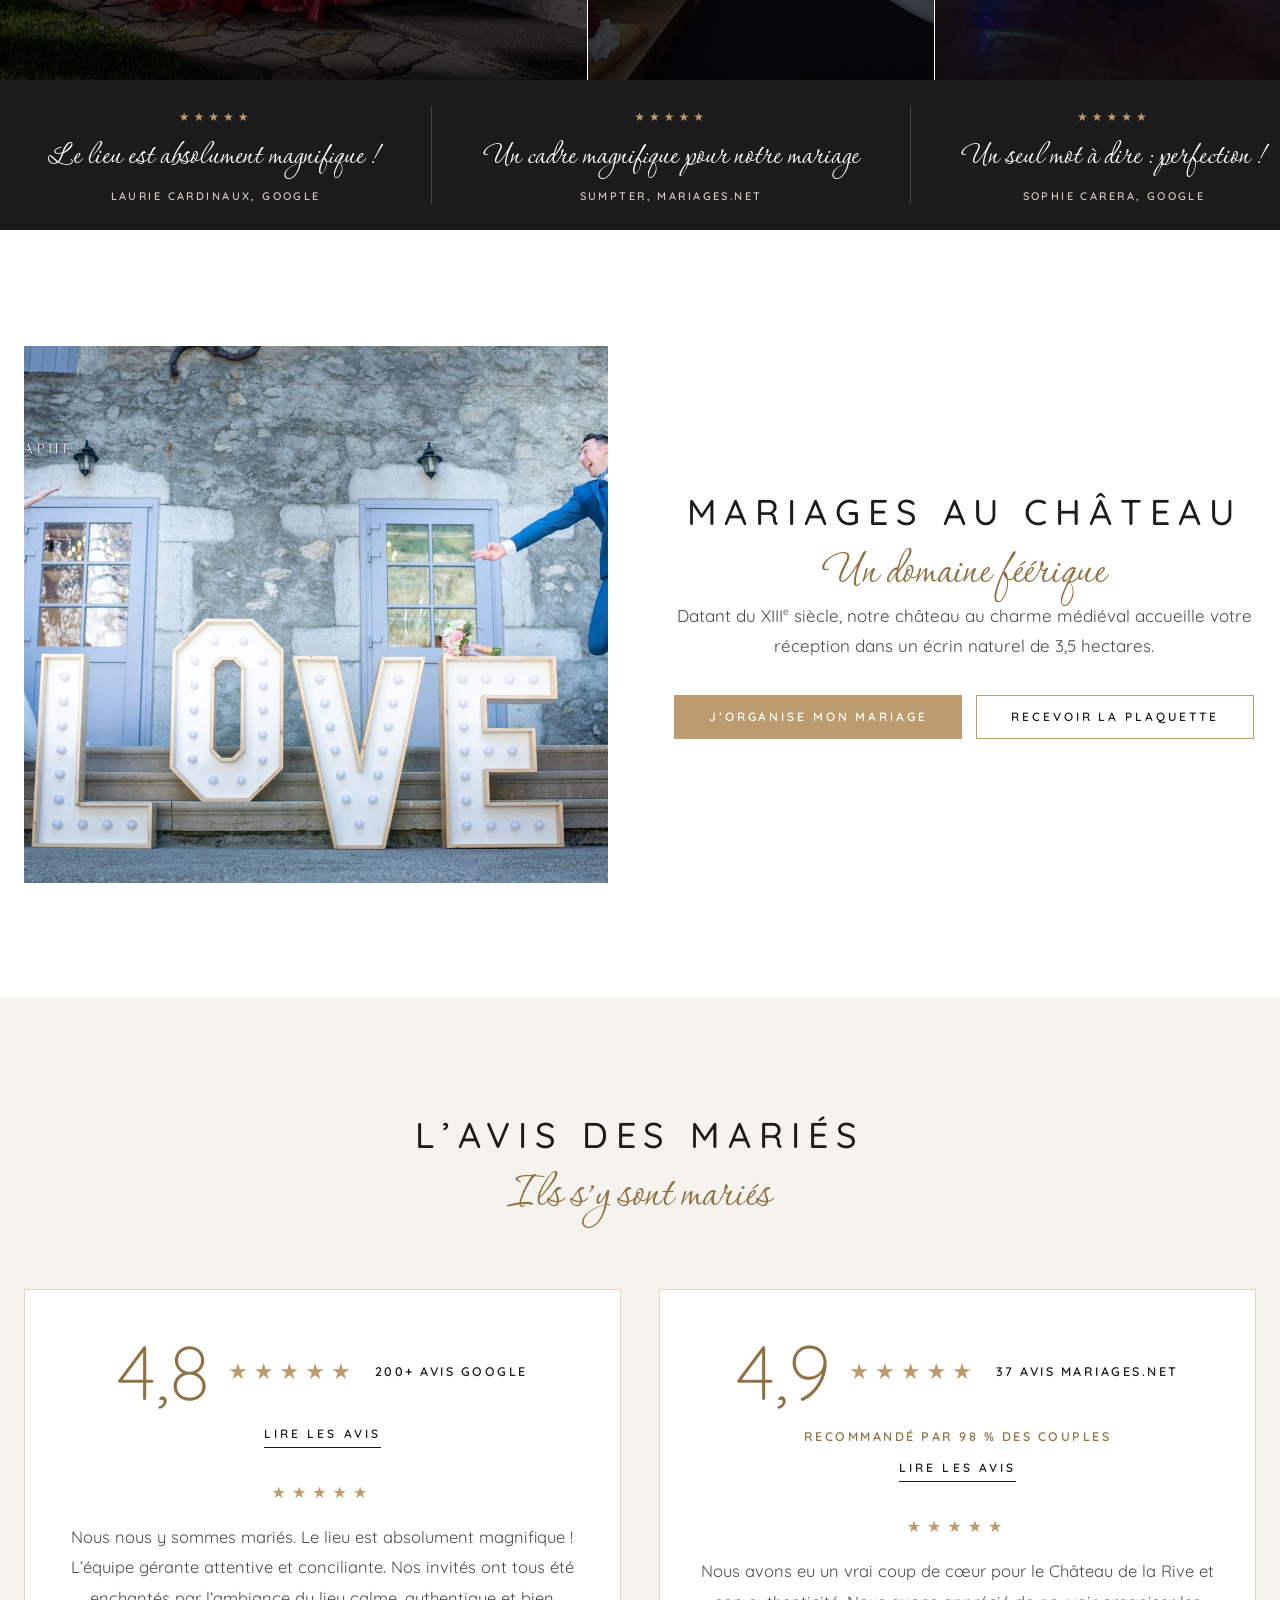
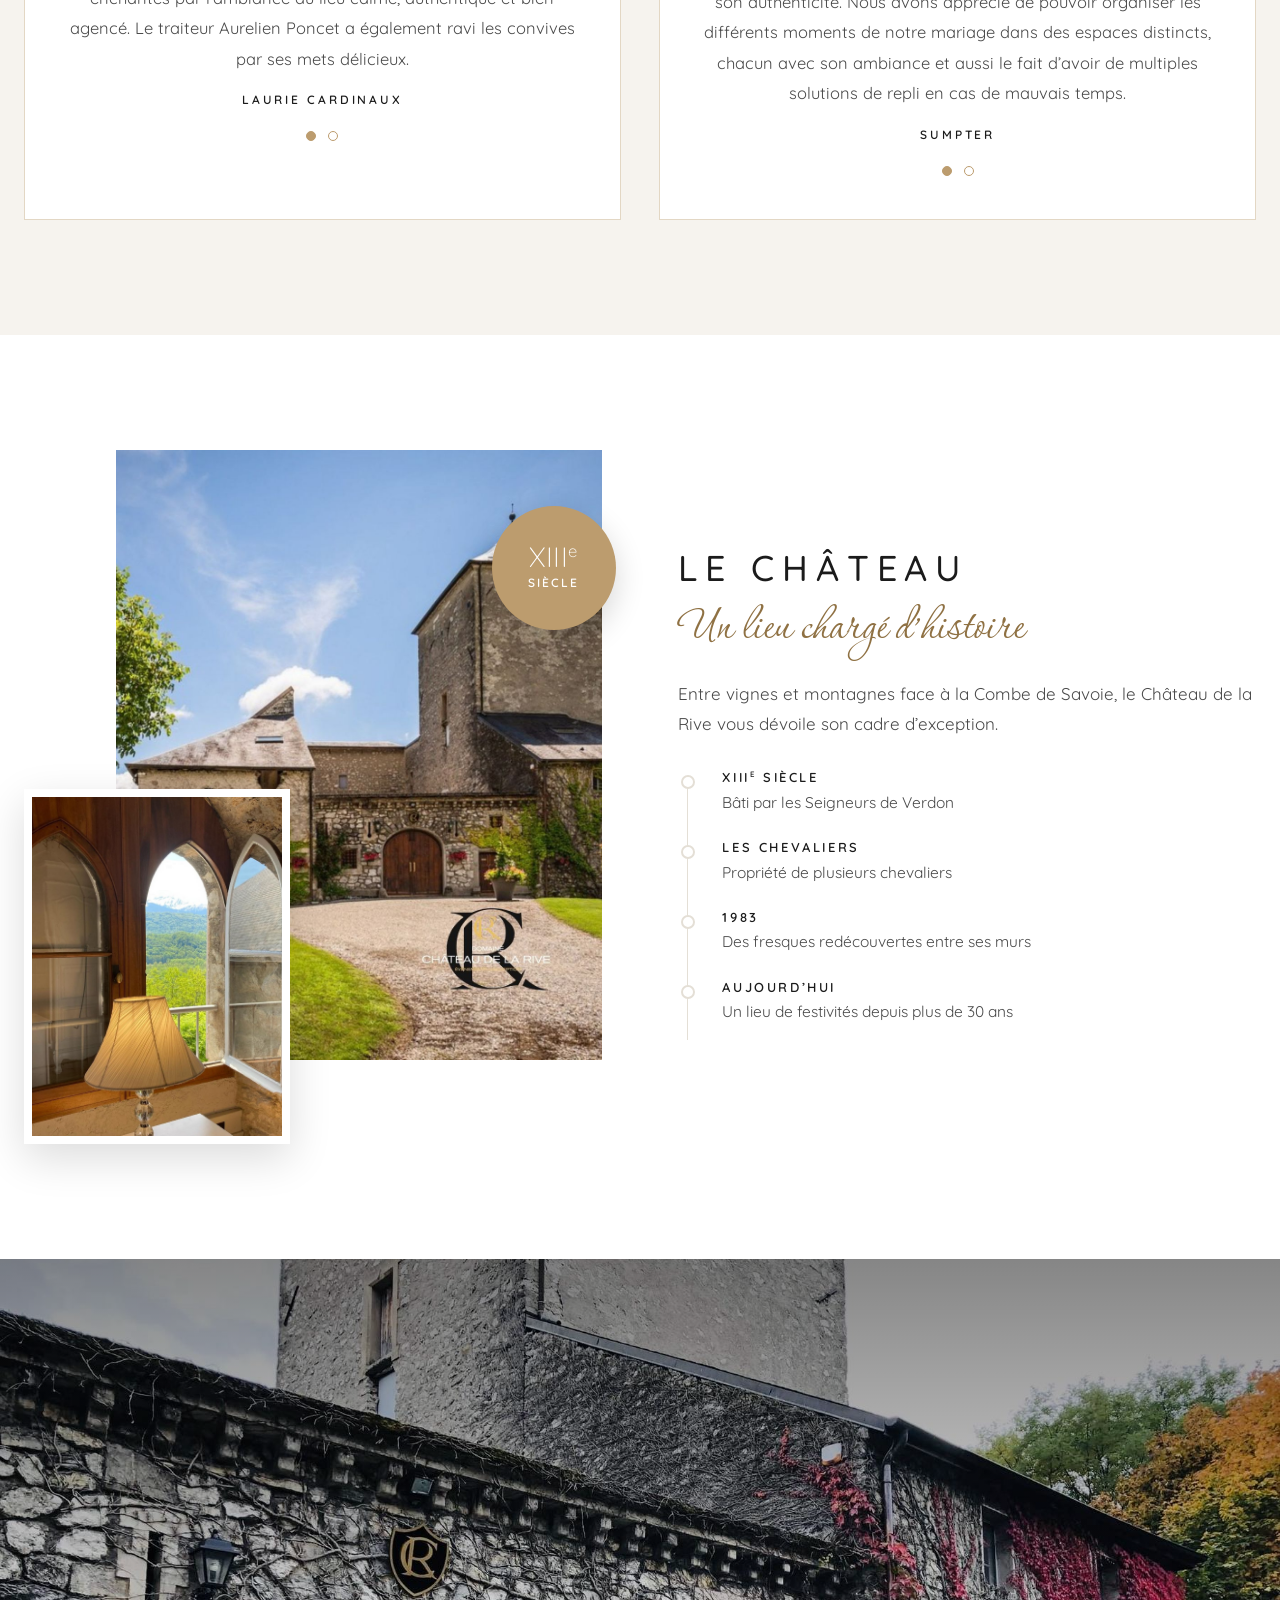
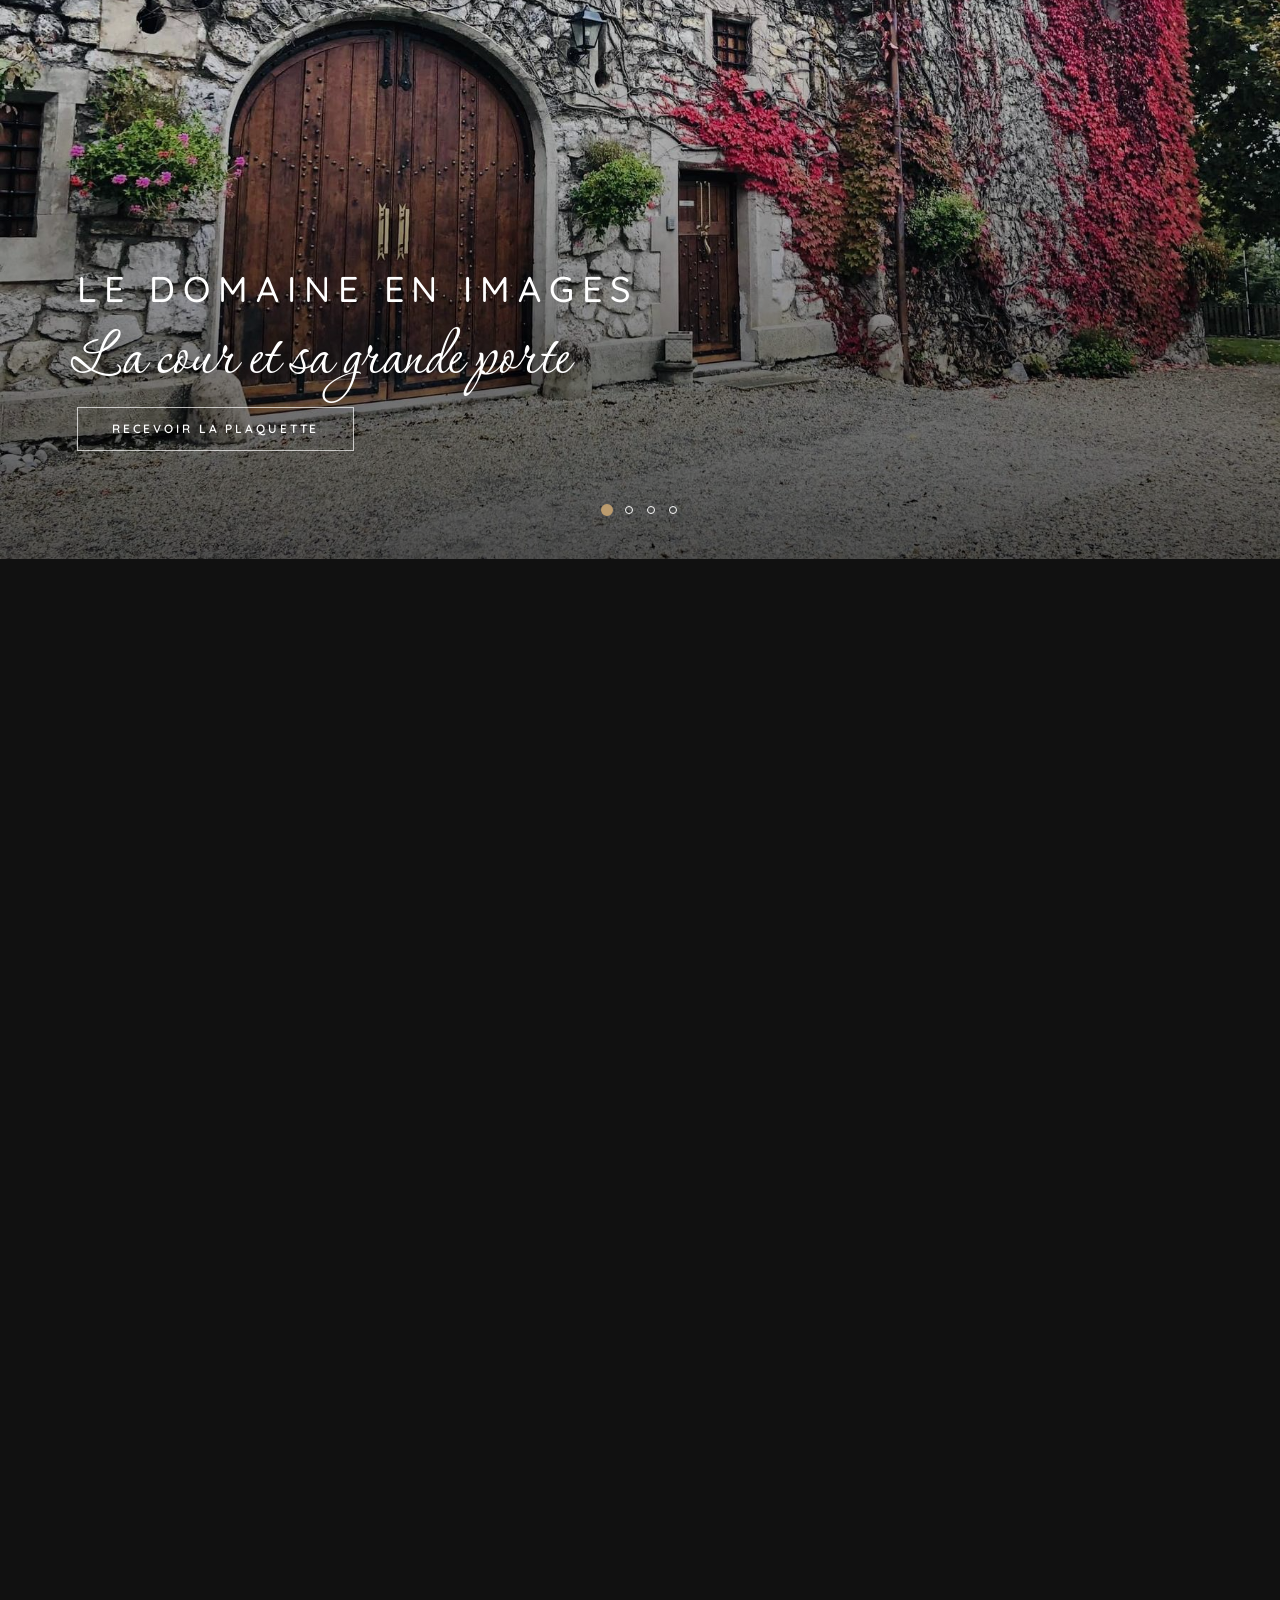
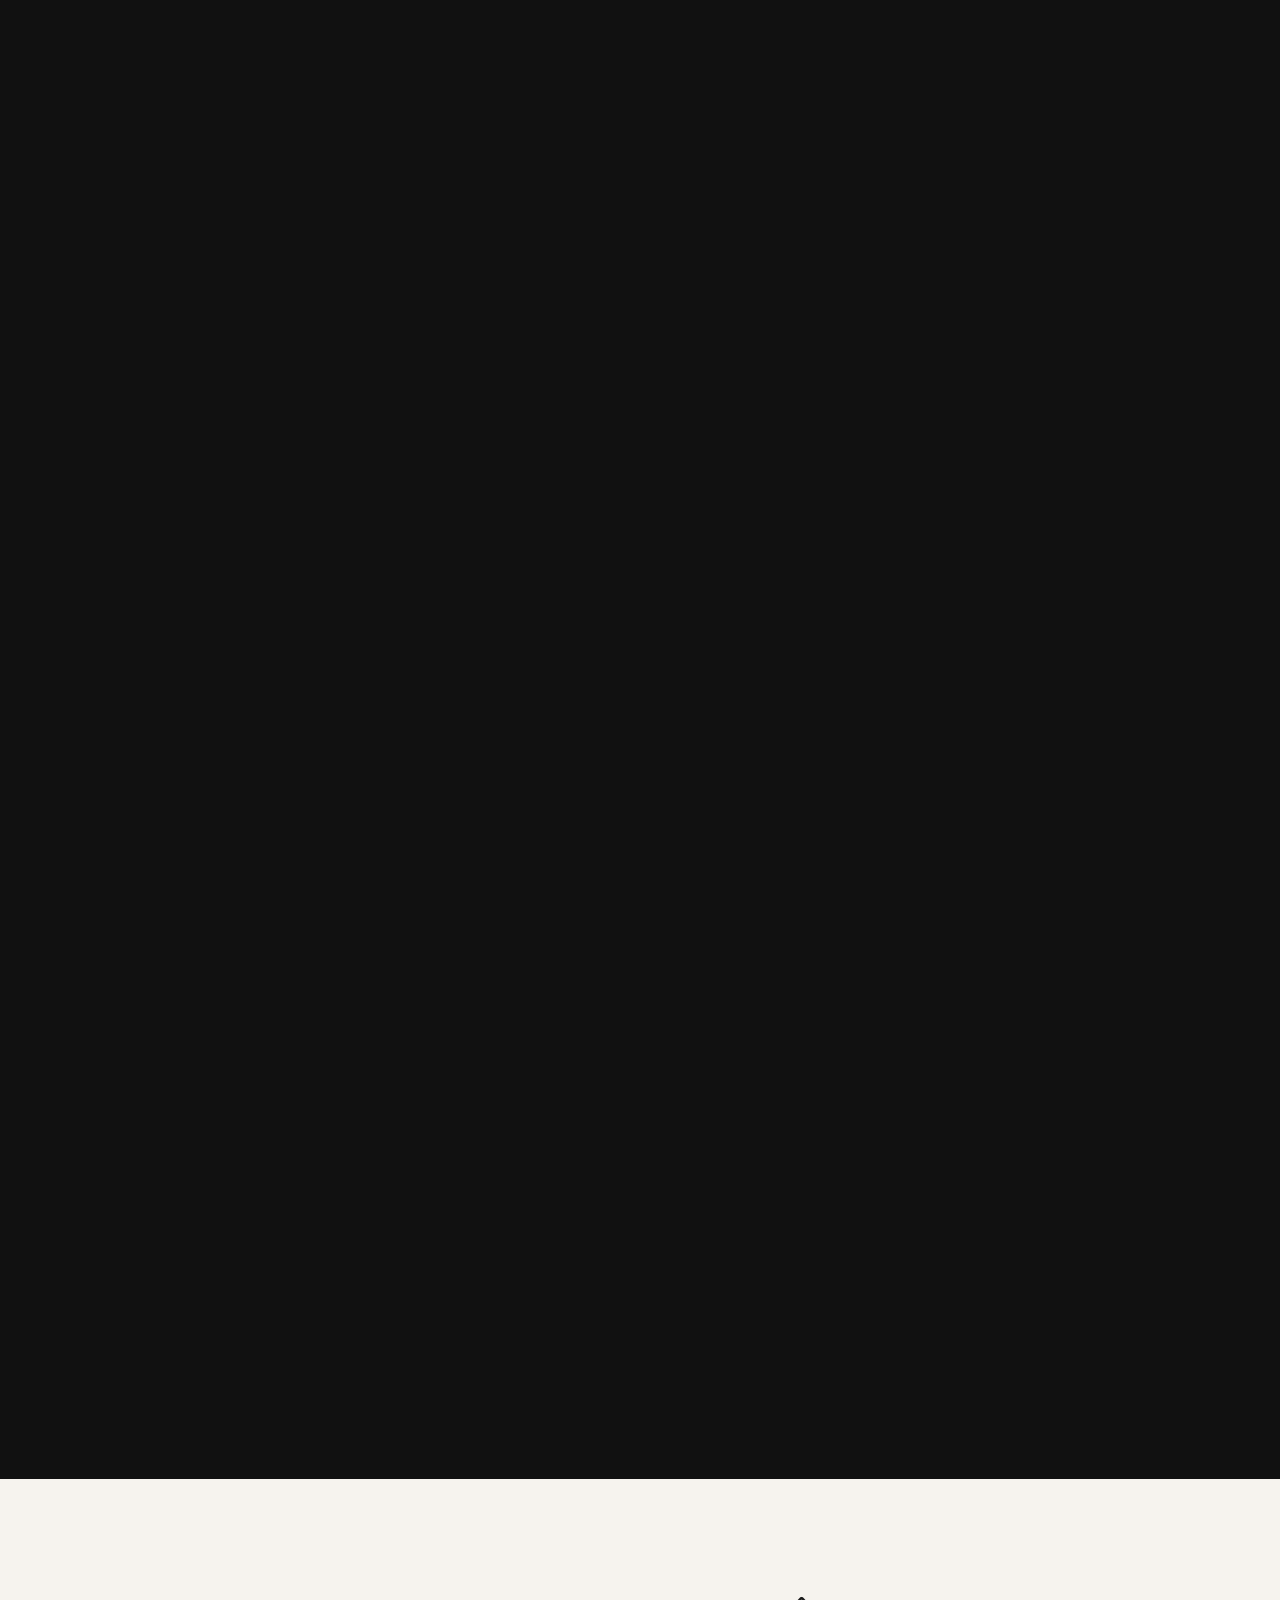
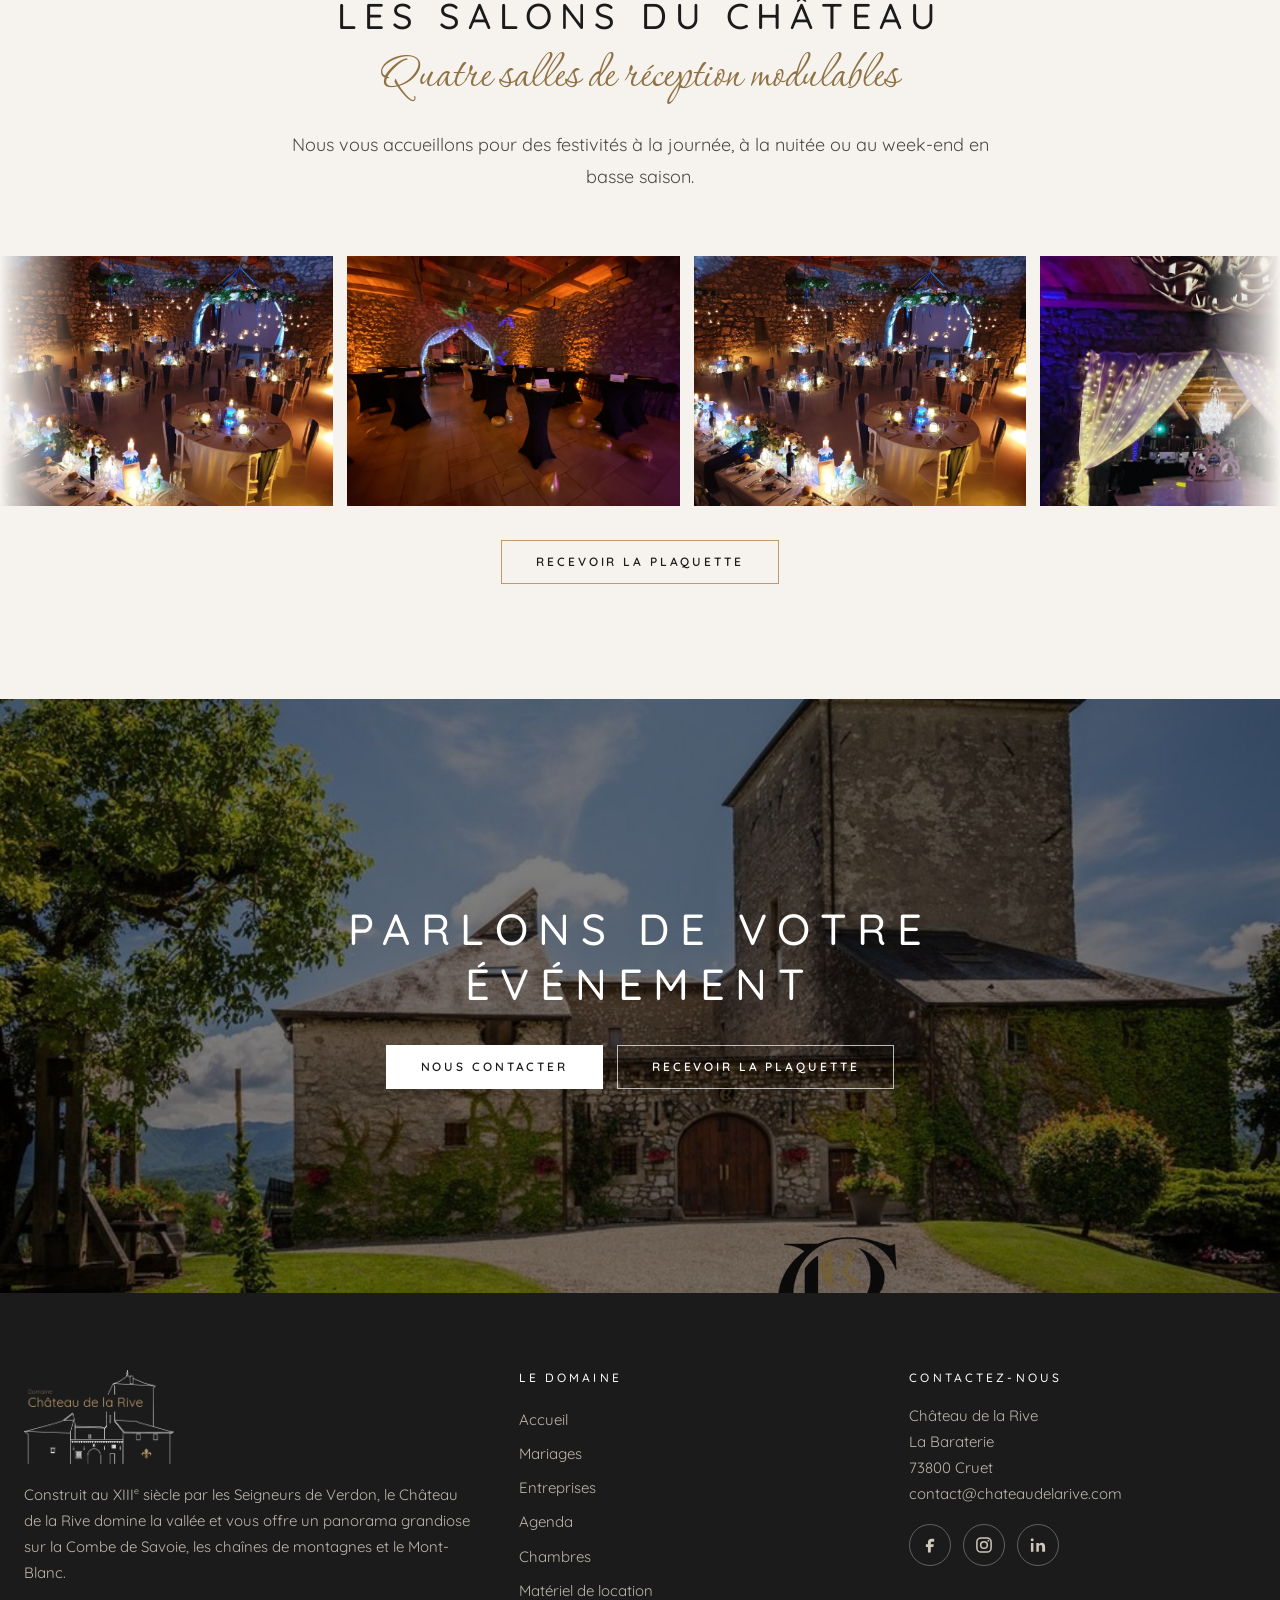
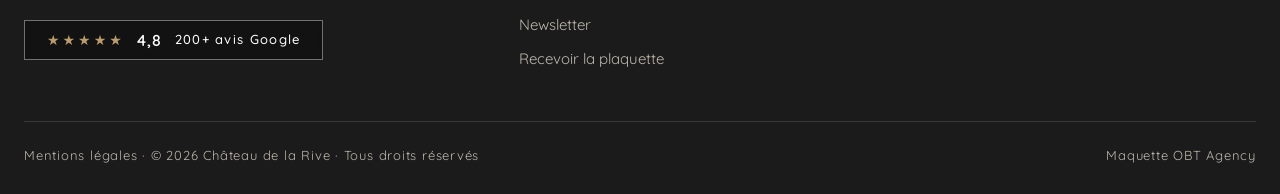
==== commit 8522fffa: "Mise à jour de la maquette Co-Authored-By: Claude Sonnet 5.5 <noreply@anthropic.com>" ====
--- a/index.html
+++ b/index.html
@@ -11,7 +11,7 @@
 <link rel="preconnect" href="https://fonts.googleapis.com">
 <link rel="preconnect" href="https://fonts.gstatic.com" crossorigin>
 <link href="https://fonts.googleapis.com/css2?family=Corinthia:wght@400&family=Quicksand:wght@300;400;500;600;700&display=swap" rel="stylesheet">
-<link rel="stylesheet" href="css/style.css?v=1c5ca8f3">
+<link rel="stylesheet" href="css/style.css?v=830463cf">
 </head>
 <body>
 <a class="visuellement-cache" href="#contenu">Aller au contenu</a>
@@ -112,12 +112,6 @@
 </section>
 
 
-<section class="section section--sable" id="salons">
-  <div class="envelop"><div class="tete apparait"><h2>Les salons du château</h2><p class="script">Quatre salles de réception modulables</p><p class="phrase">Nous vous accueillons pour des festivités à la journée, à la nuitée ou au week-end en basse saison.</p></div></div>
-  <div class="defile" data-zoom><div class="defile__piste"><figure><img src="images/salle-voutes-tables.jpg" alt="Salle voûtée en pierre, tables rondes dressées et lumières chaudes" loading="lazy"></figure><figure><img src="images/salle-pierre-lumieres.jpg" alt="Salle en pierre éclairée en orange" loading="lazy"></figure><figure><img src="images/salle-diner.jpg" alt="Dîner assis sous un lustre" loading="lazy"></figure><figure><img src="images/salle-rideaux.jpg" alt="Salle ornée de rideaux de lumières" loading="lazy"></figure><figure><img src="images/salle-rose.jpg" alt="Grande salle éclairée en rose" loading="lazy"></figure><figure><img src="images/soiree-violet.jpg" alt="Soirée éclairée en violet" loading="lazy"></figure><figure><img src="images/salon-lustre.jpg" alt="Table dressée sous un lustre en cristal" loading="lazy"></figure><figure><img src="images/regie-soiree.jpg" alt="Régie d’une soirée dans la salle voûtée" loading="lazy"></figure><span aria-hidden="true" style="display:contents"><figure><img src="images/salle-voutes-tables.jpg" alt="" loading="lazy"></figure><figure><img src="images/salle-pierre-lumieres.jpg" alt="" loading="lazy"></figure><figure><img src="images/salle-diner.jpg" alt="" loading="lazy"></figure><figure><img src="images/salle-rideaux.jpg" alt="" loading="lazy"></figure><figure><img src="images/salle-rose.jpg" alt="" loading="lazy"></figure><figure><img src="images/soiree-violet.jpg" alt="" loading="lazy"></figure><figure><img src="images/salon-lustre.jpg" alt="" loading="lazy"></figure><figure><img src="images/regie-soiree.jpg" alt="" loading="lazy"></figure></span></div></div>
-  <div class="envelop"><div class="rangee-boutons"><a class="bouton" href="plaquette.html">Recevoir la plaquette</a></div></div>
-</section>
-
 <section class="visite" id="visite" data-visite>
   <div class="visite__scene">
     <img class="visite__image est-actif" src="images/cour-portail.jpg" alt="La cour du château et sa grande porte en bois" loading="lazy" data-legende="La cour et sa grande porte"><img class="visite__image" src="images/seminaire-parc.jpg" alt="Table dressée dans le parc, avec les montagnes en arrière-plan" loading="lazy" data-legende="Le parc et les montagnes"><img class="visite__image" src="images/coucher-soleil.jpg" alt="Le château en contre-jour au coucher du soleil" loading="lazy" data-legende="La tour au coucher du soleil"><img class="visite__image" src="images/hiver-escalier.jpg" alt="L’escalier de pierre du château sous la neige" loading="lazy" data-legende="L’escalier de pierre en hiver">
@@ -125,6 +119,12 @@
     <div class="visite__texte"><h2>Le domaine en images</h2><p class="script" data-visite-legende>La cour et sa grande porte</p><a class="bouton bouton--clair" href="plaquette.html">Recevoir la plaquette</a></div>
     <div class="visite__points" aria-hidden="true"><span></span><span></span><span></span><span></span></div>
   </div>
+</section>
+
+<section class="section section--sable" id="salons">
+  <div class="envelop"><div class="tete apparait"><h2>Les salons du château</h2><p class="script">Quatre salles de réception modulables</p><p class="phrase">Nous vous accueillons pour des festivités à la journée, à la nuitée ou au week-end en basse saison.</p></div></div>
+  <div class="defile" data-zoom><div class="defile__piste"><figure><img src="images/salle-voutes-tables.jpg" alt="Salle voûtée en pierre, tables rondes dressées et lumières chaudes" loading="lazy"></figure><figure><img src="images/salle-pierre-lumieres.jpg" alt="Salle en pierre éclairée en orange" loading="lazy"></figure><figure><img src="images/salle-diner.jpg" alt="Dîner assis sous un lustre" loading="lazy"></figure><figure><img src="images/salle-rideaux.jpg" alt="Salle ornée de rideaux de lumières" loading="lazy"></figure><figure><img src="images/salle-rose.jpg" alt="Grande salle éclairée en rose" loading="lazy"></figure><figure><img src="images/soiree-violet.jpg" alt="Soirée éclairée en violet" loading="lazy"></figure><figure><img src="images/salon-lustre.jpg" alt="Table dressée sous un lustre en cristal" loading="lazy"></figure><figure><img src="images/regie-soiree.jpg" alt="Régie d’une soirée dans la salle voûtée" loading="lazy"></figure><span aria-hidden="true" style="display:contents"><figure><img src="images/salle-voutes-tables.jpg" alt="" loading="lazy"></figure><figure><img src="images/salle-pierre-lumieres.jpg" alt="" loading="lazy"></figure><figure><img src="images/salle-diner.jpg" alt="" loading="lazy"></figure><figure><img src="images/salle-rideaux.jpg" alt="" loading="lazy"></figure><figure><img src="images/salle-rose.jpg" alt="" loading="lazy"></figure><figure><img src="images/soiree-violet.jpg" alt="" loading="lazy"></figure><figure><img src="images/salon-lustre.jpg" alt="" loading="lazy"></figure><figure><img src="images/regie-soiree.jpg" alt="" loading="lazy"></figure></span></div></div>
+  <div class="envelop"><div class="rangee-boutons"><a class="bouton" href="plaquette.html">Recevoir la plaquette</a></div></div>
 </section>
 <section class="cta-photo">
   <img src="images/facade-jardin.jpg" alt="Le château, sa tour et son jardin sous un ciel bleu" loading="lazy">
@@ -171,6 +171,6 @@
   </div>
 </footer>
 <dialog class="visionneuse" aria-label="Photo en grand"><button class="v-fermer" type="button" aria-label="Fermer">×</button><button class="v-prec" type="button" aria-label="Photo précédente">‹</button><img src="" alt=""><button class="v-suiv" type="button" aria-label="Photo suivante">›</button></dialog>
-<script src="js/main.js?v=1c5ca8f3"></script>
+<script src="js/main.js?v=830463cf"></script>
 </body>
 </html>
--- a/css/style.css
+++ b/css/style.css
@@ -648,3 +648,14 @@
 .notes-heros { display: flex; flex-wrap: wrap; gap: 12px; justify-content: center; align-items: center; }
 .notes-heros .note-heros { margin-top: 30px; }
 @media (max-width: 560px) { .notes-heros .note-heros { margin-top: 14px; } }
+
+/* 13. Retours du 31/10/2026 ------------------------------------------------ */
+.univers-section { position: relative; overflow: hidden; }
+.univers-section__fond { position: absolute; inset: 0; width: 100%; height: 100%; object-fit: cover; z-index: 0; }
+.univers-section::before { content: ""; position: absolute; inset: 0; background: rgba(0,0,0,.52); z-index: 1; }
+.univers-section .envelop { position: relative; z-index: 2; }
+.univers-section .tete h2, .univers-section .tete .script, .univers-section .tete .phrase { color: #fff; }
+.univers .univers__case { background: #fff; color: var(--noir); padding: clamp(26px, 3vw, 40px); text-align: left; }
+.univers .univers__case h3 { text-align: center; margin-bottom: 14px; }
+.univers .univers__case p { margin: 0; }
+.coverflow__carte--clone { pointer-events: none; cursor: default; }
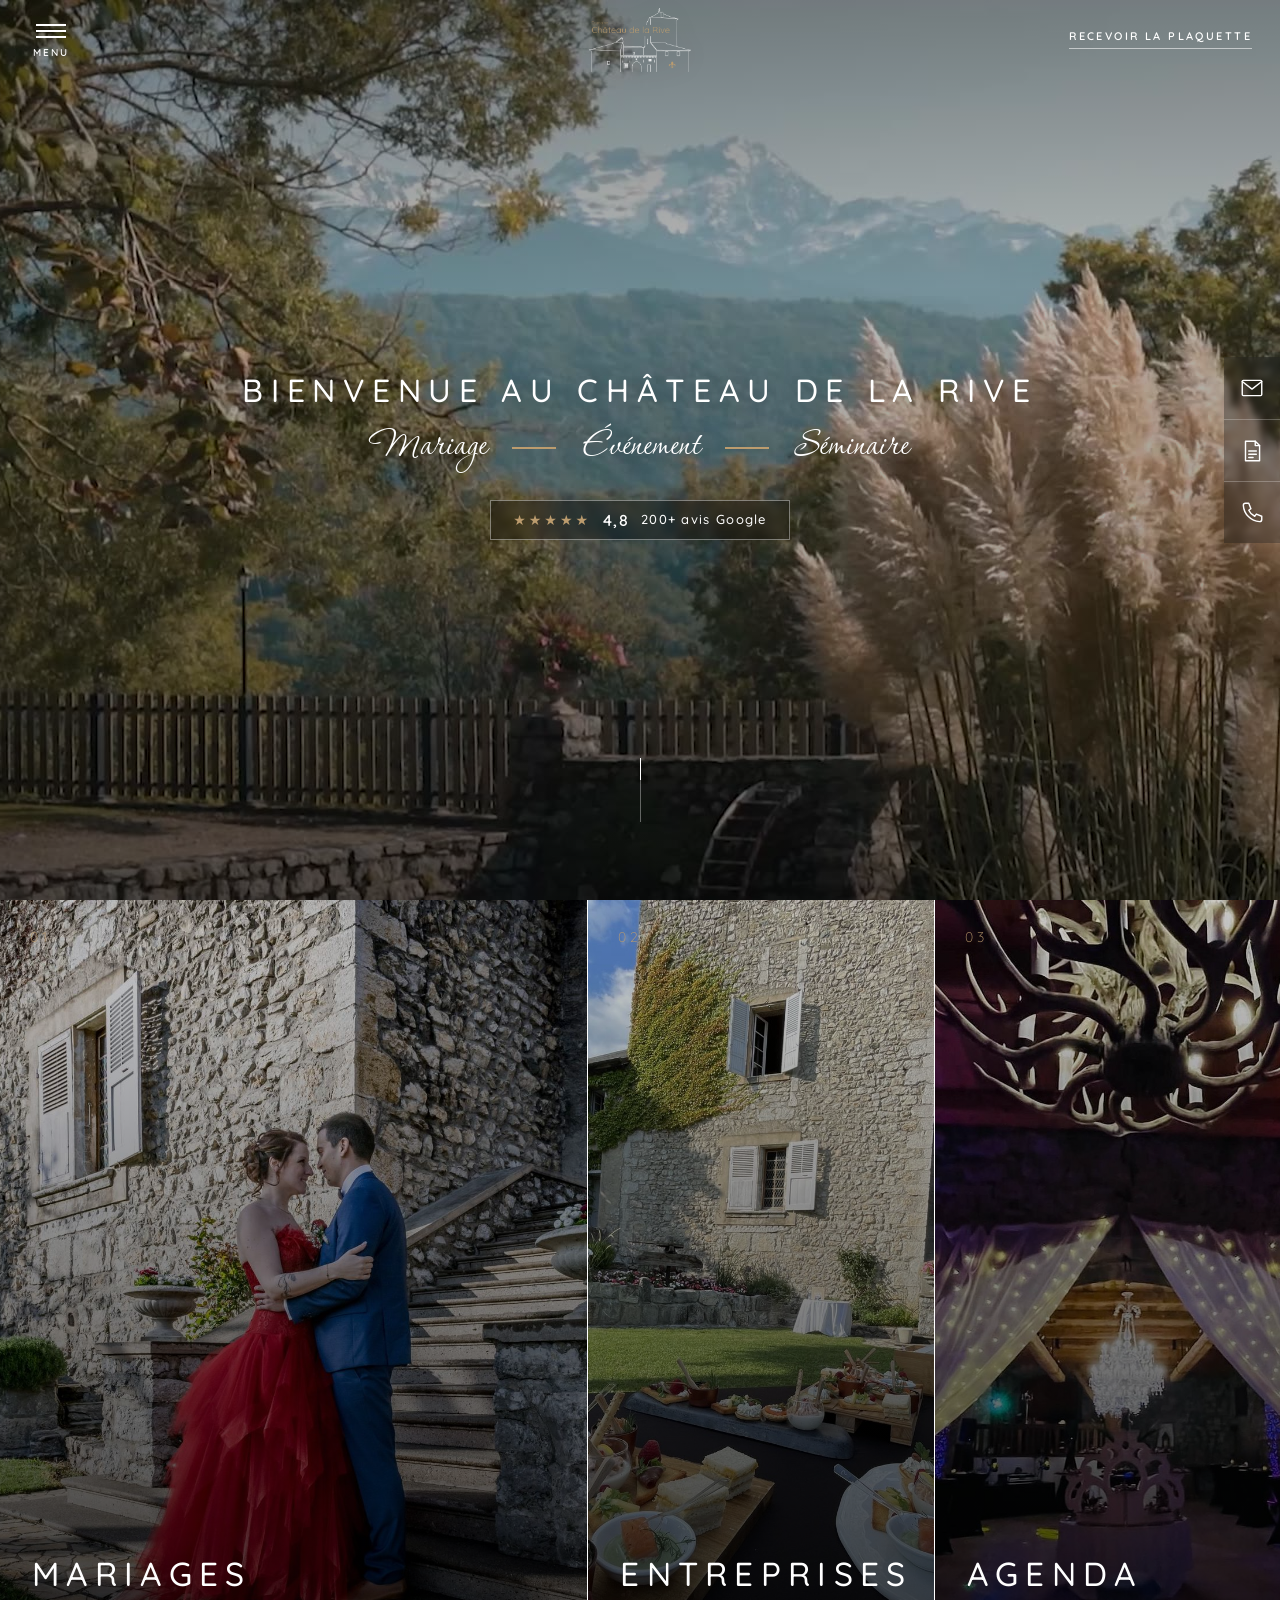
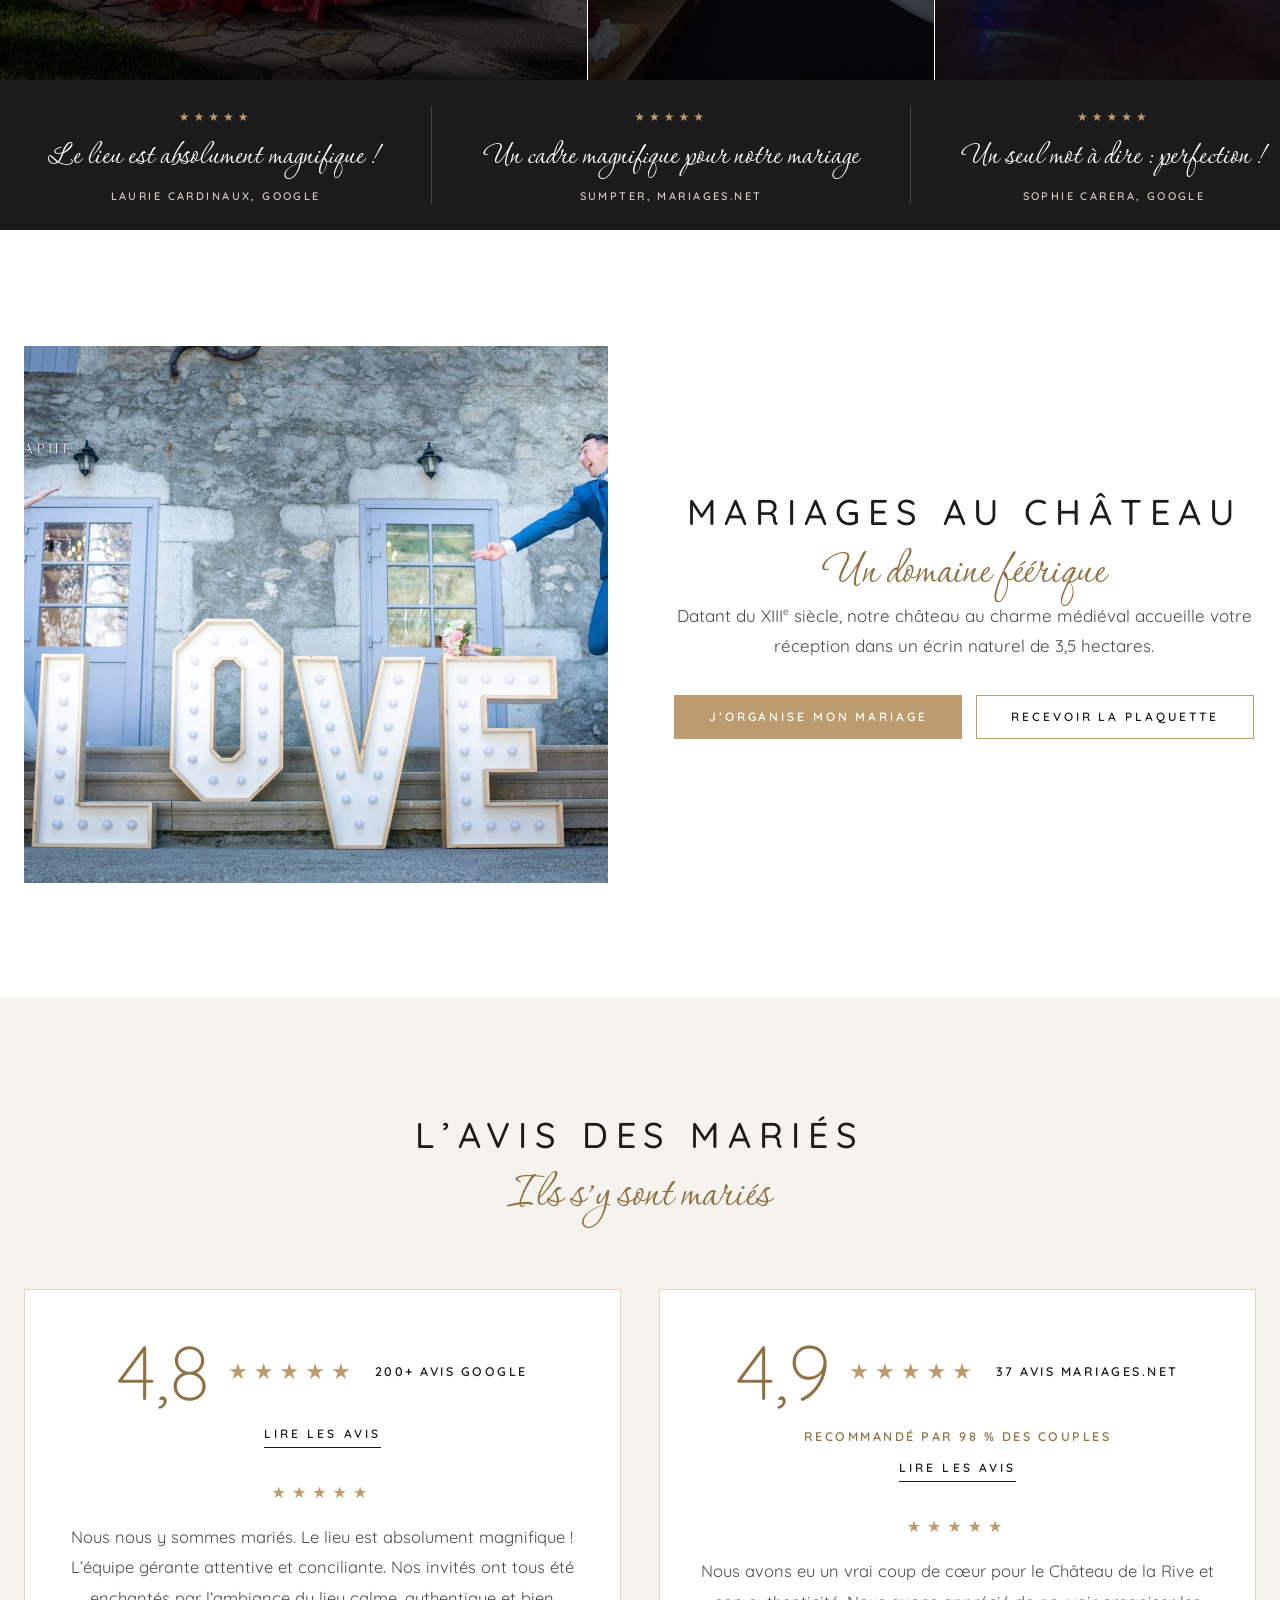
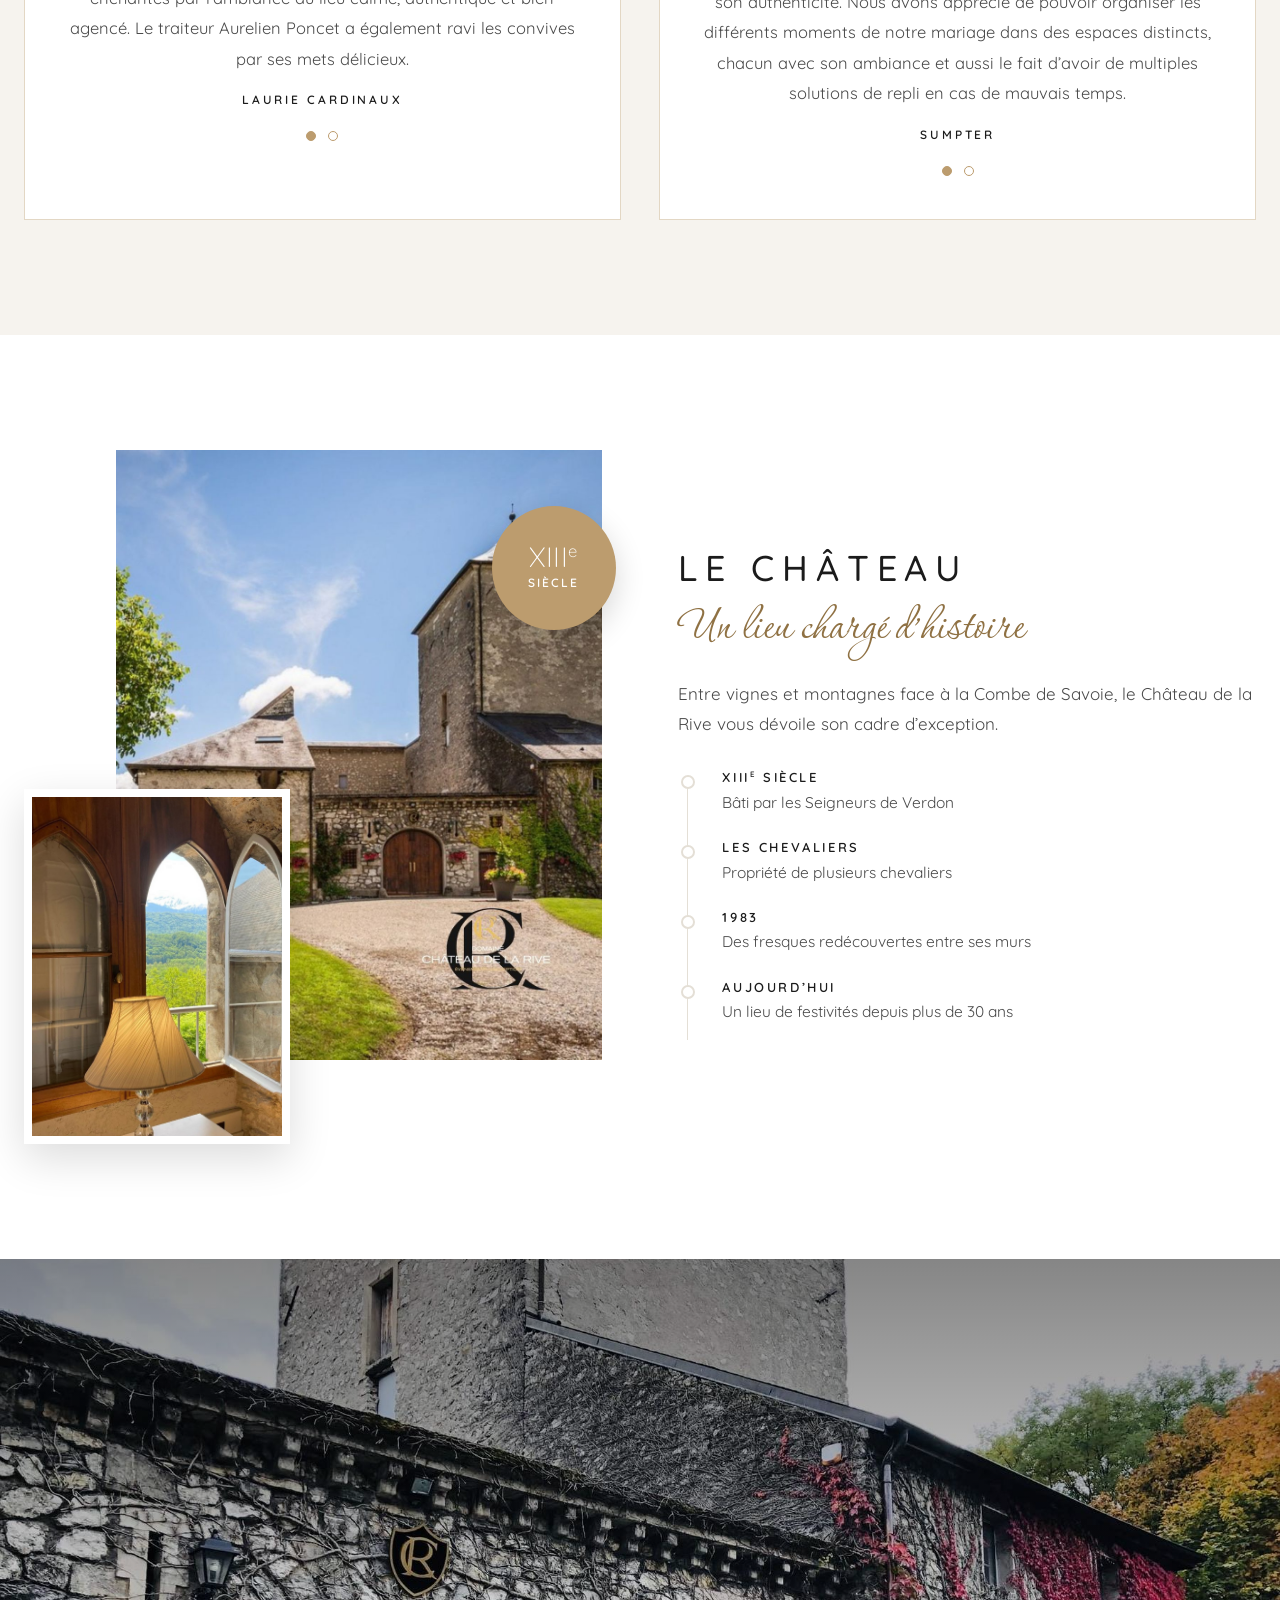
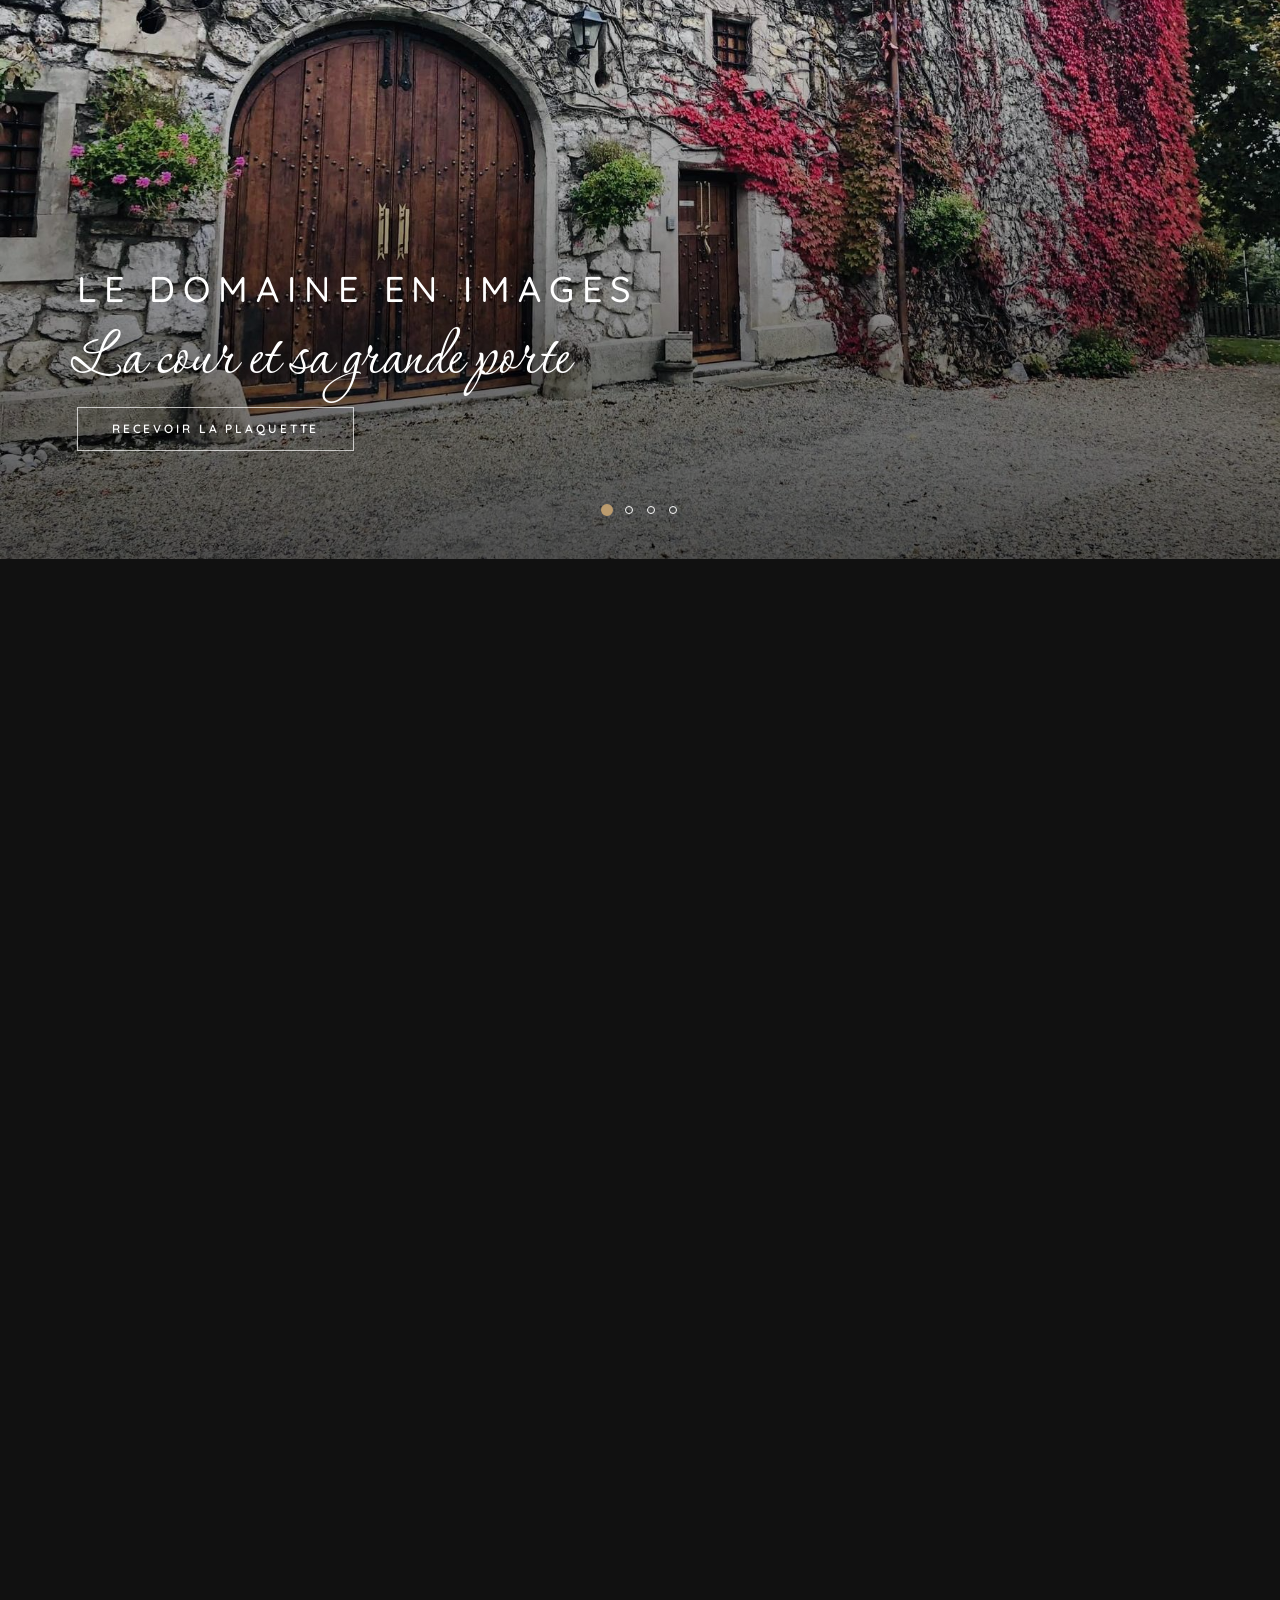
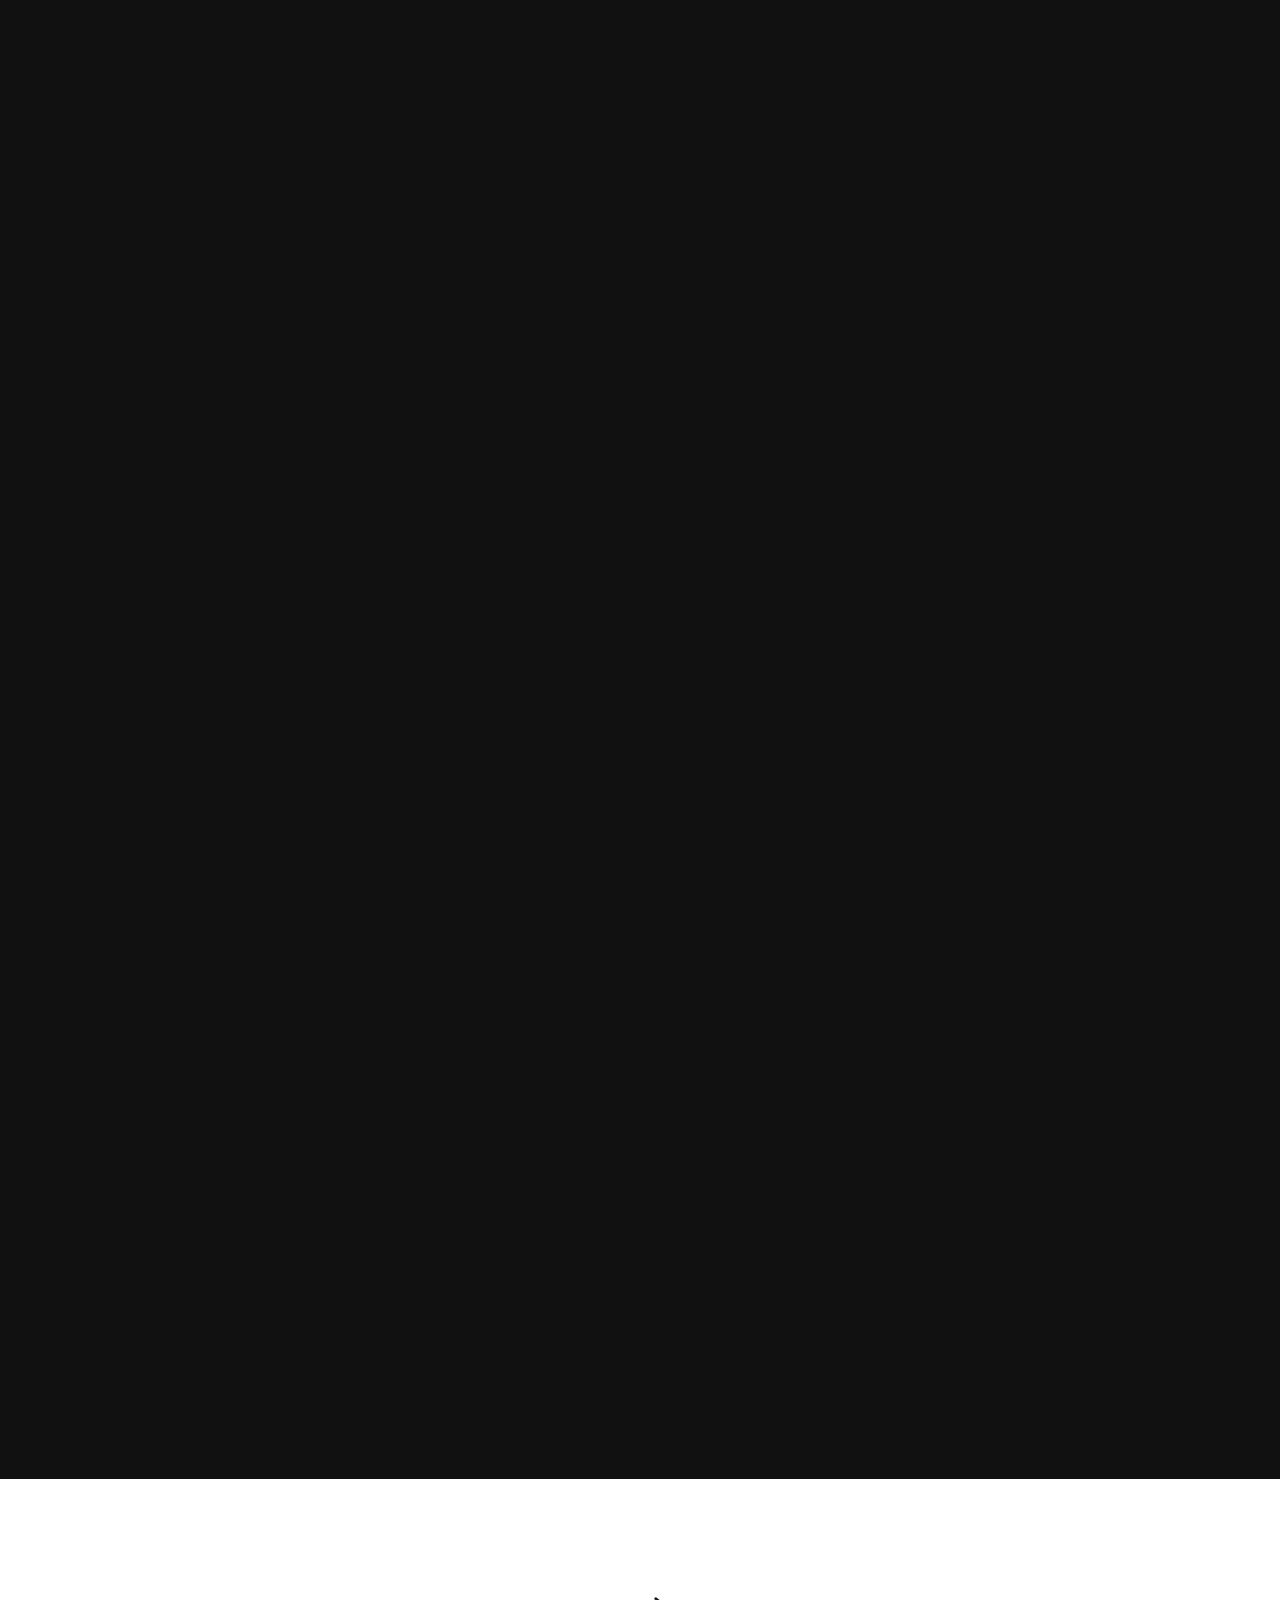
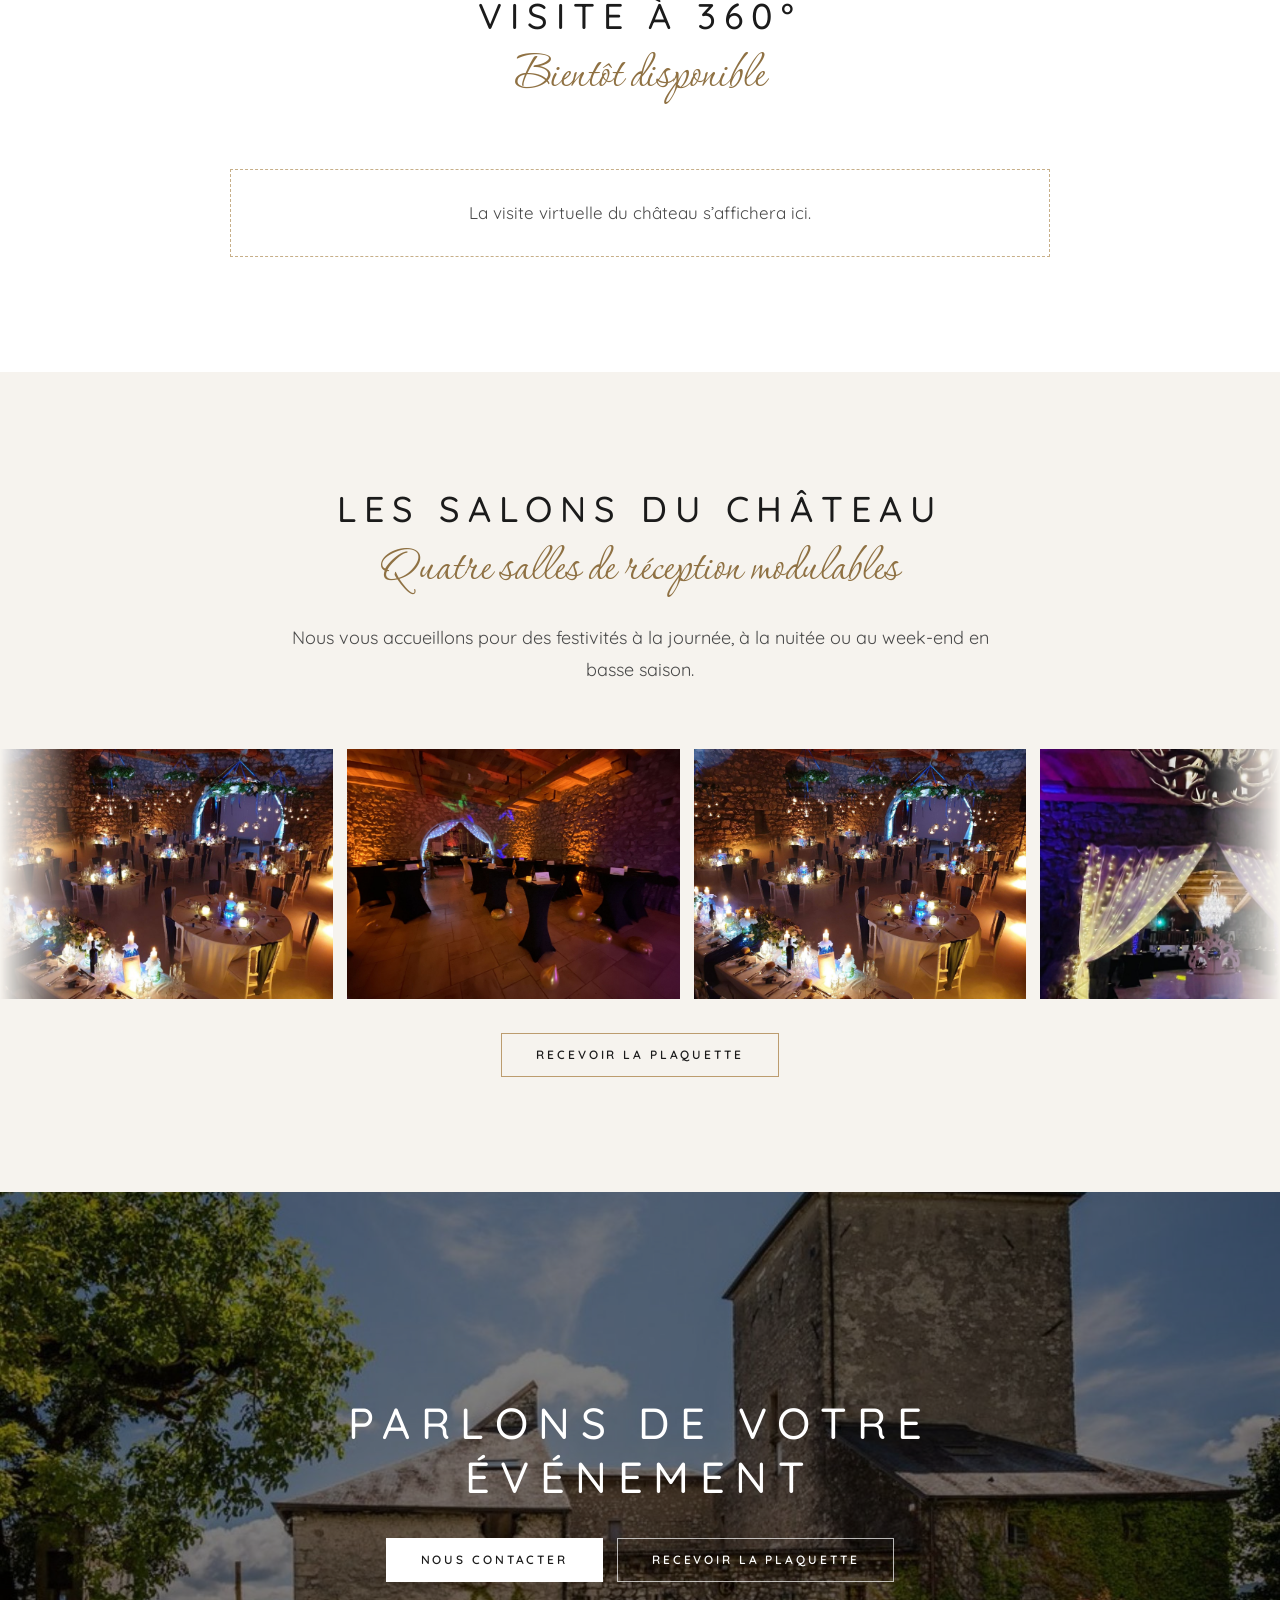
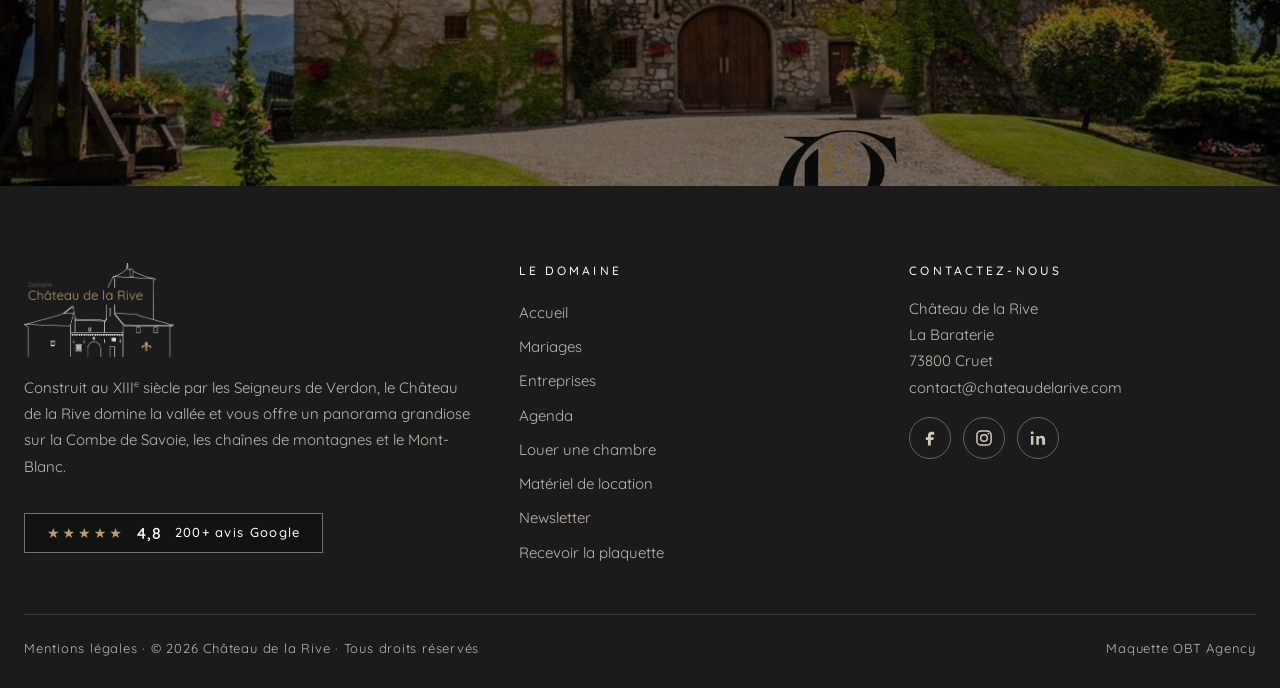
==== commit 28707ccb: "Mise à jour de la maquette Co-Authored-By: Claude Sonnet 5.5 <noreply@anthropic.com>" ====
--- a/index.html
+++ b/index.html
@@ -11,7 +11,7 @@
 <link rel="preconnect" href="https://fonts.googleapis.com">
 <link rel="preconnect" href="https://fonts.gstatic.com" crossorigin>
 <link href="https://fonts.googleapis.com/css2?family=Corinthia:wght@400&family=Quicksand:wght@300;400;500;600;700&display=swap" rel="stylesheet">
-<link rel="stylesheet" href="css/style.css?v=830463cf">
+<link rel="stylesheet" href="css/style.css?v=7c0890ce">
 </head>
 <body>
 <a class="visuellement-cache" href="#contenu">Aller au contenu</a>
@@ -26,7 +26,7 @@
       <li><div class="menu-plein__ligne"><a href="mariages.html">Mariages</a></div></li>
       <li><div class="menu-plein__ligne"><a href="entreprises.html">Entreprises</a></div></li>
       <li><div class="menu-plein__ligne"><a href="evenements.html">Agenda</a></div></li>
-      <li><div class="menu-plein__ligne"><a href="chambres.html">Chambres</a></div></li>
+      <li><div class="menu-plein__ligne"><a href="chambres.html">Louer une chambre</a></div></li>
       <li><div class="menu-plein__ligne"><a href="materiel.html">Matériel de location</a></div></li>
       <li><div class="menu-plein__ligne"><a href="contact.html">Contact</a><button class="menu-plein__bascule" type="button" aria-expanded="false" aria-label="Afficher le sous-menu Contact"><svg viewBox="0 0 14 14" aria-hidden="true"><path d="M2 4.5l5 5 5-5"/></svg></button></div><ul class="menu-plein__sous"><li><a href="contact.html">Nous contacter</a></li><li><a href="plaquette.html">Recevoir la plaquette</a></li></ul></li>
   </ul>
@@ -121,6 +121,13 @@
   </div>
 </section>
 
+<section class="section" id="visite-360">
+  <div class="etroit">
+    <div class="tete apparait"><h2>Visite à 360°</h2><p class="script">Bientôt disponible</p></div>
+    <div class="brief apparait"><p>La visite virtuelle du château s’affichera ici.</p></div>
+  </div>
+</section>
+
 <section class="section section--sable" id="salons">
   <div class="envelop"><div class="tete apparait"><h2>Les salons du château</h2><p class="script">Quatre salles de réception modulables</p><p class="phrase">Nous vous accueillons pour des festivités à la journée, à la nuitée ou au week-end en basse saison.</p></div></div>
   <div class="defile" data-zoom><div class="defile__piste"><figure><img src="images/salle-voutes-tables.jpg" alt="Salle voûtée en pierre, tables rondes dressées et lumières chaudes" loading="lazy"></figure><figure><img src="images/salle-pierre-lumieres.jpg" alt="Salle en pierre éclairée en orange" loading="lazy"></figure><figure><img src="images/salle-diner.jpg" alt="Dîner assis sous un lustre" loading="lazy"></figure><figure><img src="images/salle-rideaux.jpg" alt="Salle ornée de rideaux de lumières" loading="lazy"></figure><figure><img src="images/salle-rose.jpg" alt="Grande salle éclairée en rose" loading="lazy"></figure><figure><img src="images/soiree-violet.jpg" alt="Soirée éclairée en violet" loading="lazy"></figure><figure><img src="images/salon-lustre.jpg" alt="Table dressée sous un lustre en cristal" loading="lazy"></figure><figure><img src="images/regie-soiree.jpg" alt="Régie d’une soirée dans la salle voûtée" loading="lazy"></figure><span aria-hidden="true" style="display:contents"><figure><img src="images/salle-voutes-tables.jpg" alt="" loading="lazy"></figure><figure><img src="images/salle-pierre-lumieres.jpg" alt="" loading="lazy"></figure><figure><img src="images/salle-diner.jpg" alt="" loading="lazy"></figure><figure><img src="images/salle-rideaux.jpg" alt="" loading="lazy"></figure><figure><img src="images/salle-rose.jpg" alt="" loading="lazy"></figure><figure><img src="images/soiree-violet.jpg" alt="" loading="lazy"></figure><figure><img src="images/salon-lustre.jpg" alt="" loading="lazy"></figure><figure><img src="images/regie-soiree.jpg" alt="" loading="lazy"></figure></span></div></div>
@@ -152,7 +159,7 @@
           <li><a href="mariages.html">Mariages</a></li>
           <li><a href="entreprises.html">Entreprises</a></li>
           <li><a href="evenements.html">Agenda</a></li>
-          <li><a href="chambres.html">Chambres</a></li>
+          <li><a href="chambres.html">Louer une chambre</a></li>
           <li><a href="materiel.html">Matériel de location</a></li>
           <li><a href="newsletter.html">Newsletter</a></li>
           <li><a href="plaquette.html">Recevoir la plaquette</a></li>
@@ -171,6 +178,6 @@
   </div>
 </footer>
 <dialog class="visionneuse" aria-label="Photo en grand"><button class="v-fermer" type="button" aria-label="Fermer">×</button><button class="v-prec" type="button" aria-label="Photo précédente">‹</button><img src="" alt=""><button class="v-suiv" type="button" aria-label="Photo suivante">›</button></dialog>
-<script src="js/main.js?v=830463cf"></script>
+<script src="js/main.js?v=7c0890ce"></script>
 </body>
 </html>
--- a/css/style.css
+++ b/css/style.css
@@ -659,3 +659,40 @@
 .univers .univers__case h3 { text-align: center; margin-bottom: 14px; }
 .univers .univers__case p { margin: 0; }
 .coverflow__carte--clone { pointer-events: none; cursor: default; }
+
+/* catalogue du matériel de location (demande de Sylvain du 25/11/2026) */
+.catalogue__pourquoi { text-align: center; margin-bottom: clamp(36px, 5vw, 64px); }
+.catalogue__pourquoi h3 { margin-bottom: 28px; }
+.avantages-location { list-style: none; margin: 0 auto; padding: 0; max-width: 1000px; display: grid; grid-template-columns: repeat(2, minmax(0, 1fr)); grid-template-rows: repeat(4, auto); grid-auto-flow: column; gap: 14px clamp(24px, 5vw, 64px); text-align: left; }
+.avantages-location li { position: relative; padding-left: 30px; }
+.avantages-location li::before { content: ""; position: absolute; left: 4px; top: .6em; width: 8px; height: 8px; border: 1px solid var(--or); transform: rotate(45deg); }
+.catalogue__garantie { max-width: 900px; margin: 34px auto 0; padding: 24px 30px; background: #fff; border-left: 3px solid var(--or); text-align: left; }
+.catalogue__liste { margin-bottom: 8px; grid-template-columns: minmax(0, 1fr); }
+.catalogue__rubrique { min-width: 0; }
+.catalogue__corps { padding: 4px 26px 28px; }
+.catalogue__corps p { margin: 0; padding: 0 0 14px; }
+.catalogue__corps h4 { margin: 30px 0 12px; font: 600 12px/1.4 var(--f-texte); letter-spacing: .2em; text-transform: uppercase; color: var(--or); }
+.catalogue__corps h4:first-child { margin-top: 0; }
+.tarifs-cadre { overflow-x: auto; }
+.tarifs { width: 100%; border-collapse: collapse; font-size: 15px; line-height: 1.5; }
+.tarifs th, .tarifs td { padding: 13px 14px; border-bottom: 1px solid var(--filet); text-align: left; vertical-align: top; }
+.tarifs thead th { font: 600 11px/1.4 var(--f-texte); letter-spacing: .18em; text-transform: uppercase; color: var(--noir); border-bottom-color: var(--or); }
+.tarifs th:last-child, .tarifs .tarif { text-align: right; }
+.tarifs .tarif { white-space: nowrap; }
+.tarifs .tarif { font-weight: 600; }
+.catalogue__encadre { margin: 22px 0 6px; padding: 20px 26px; background: var(--sable); border: 1px solid var(--filet); }
+.catalogue__encadre .catalogue__titre { margin: 0; padding: 0 0 10px; font-weight: 600; }
+.catalogue__points { margin: 0; padding-left: 20px; }
+.catalogue__points li { margin: 5px 0; }
+.catalogue__corps > .catalogue__points { margin-bottom: 14px; }
+.catalogue__besoin { margin-top: clamp(40px, 5vw, 64px); text-align: center; }
+.catalogue__besoin h3 { margin-bottom: 18px; }
+.catalogue__besoin p { margin: 0 0 12px; }
+.heros__contenu > .rangee-boutons { margin-top: 28px; }
+@media (max-width: 700px) {
+  .avantages-location { grid-template-columns: 1fr; grid-template-rows: none; grid-auto-flow: row; }
+  .catalogue__corps { padding: 2px 16px 22px; }
+  .catalogue__garantie { padding: 20px 20px; }
+  .tarifs { font-size: 14px; }
+  .tarifs th, .tarifs td { padding: 11px 8px; }
+}
